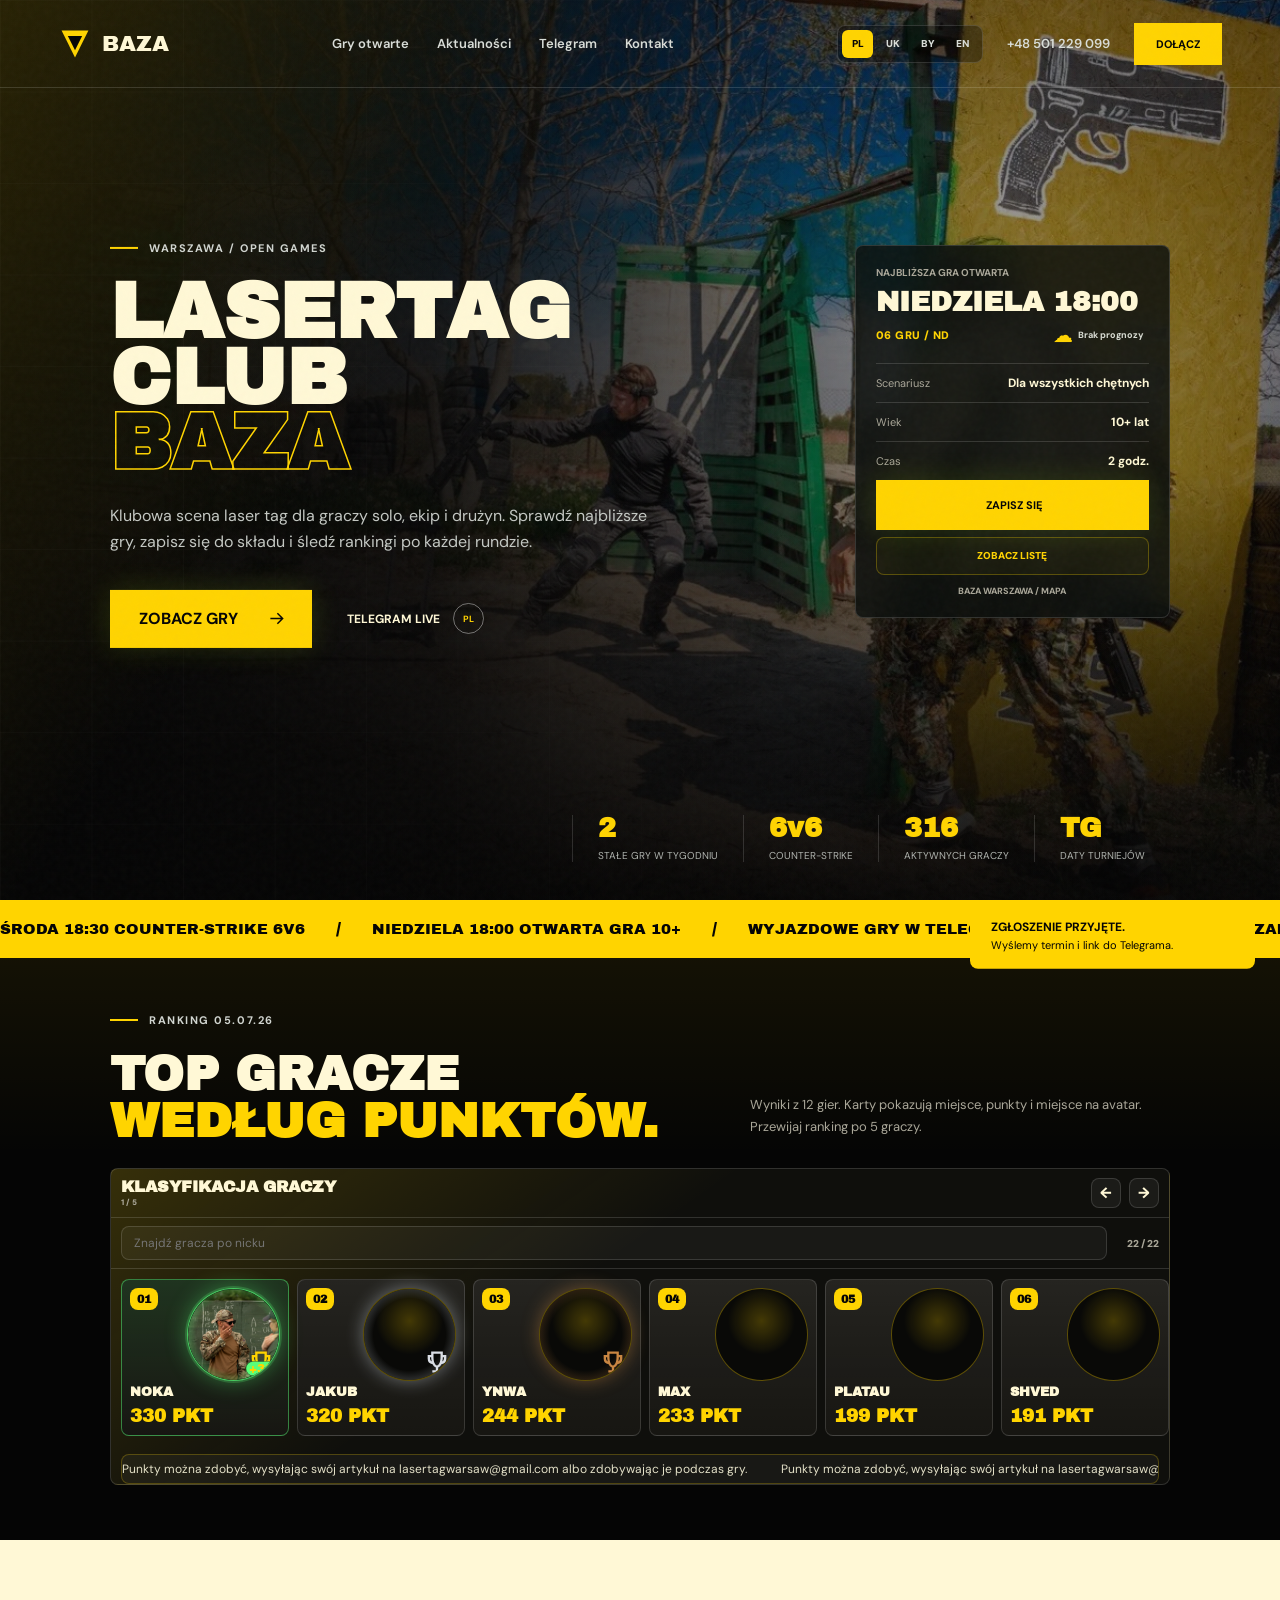
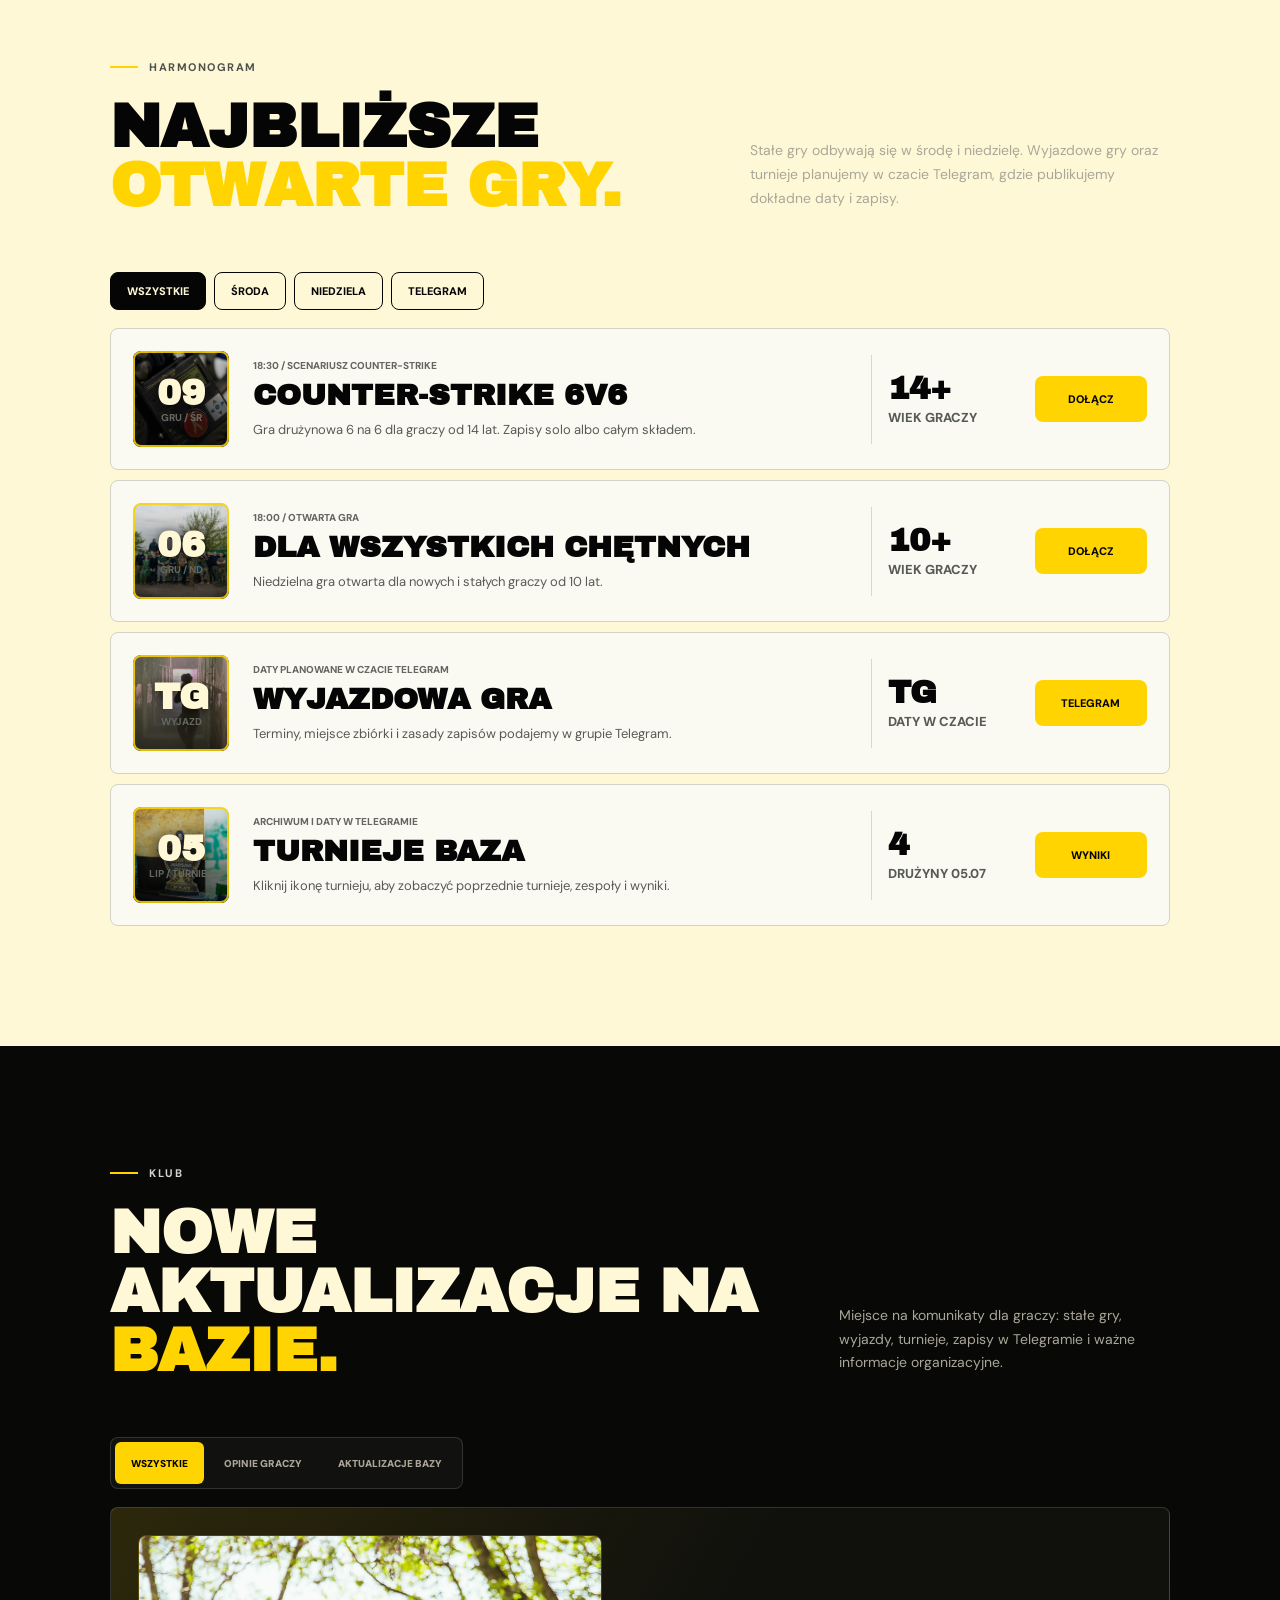
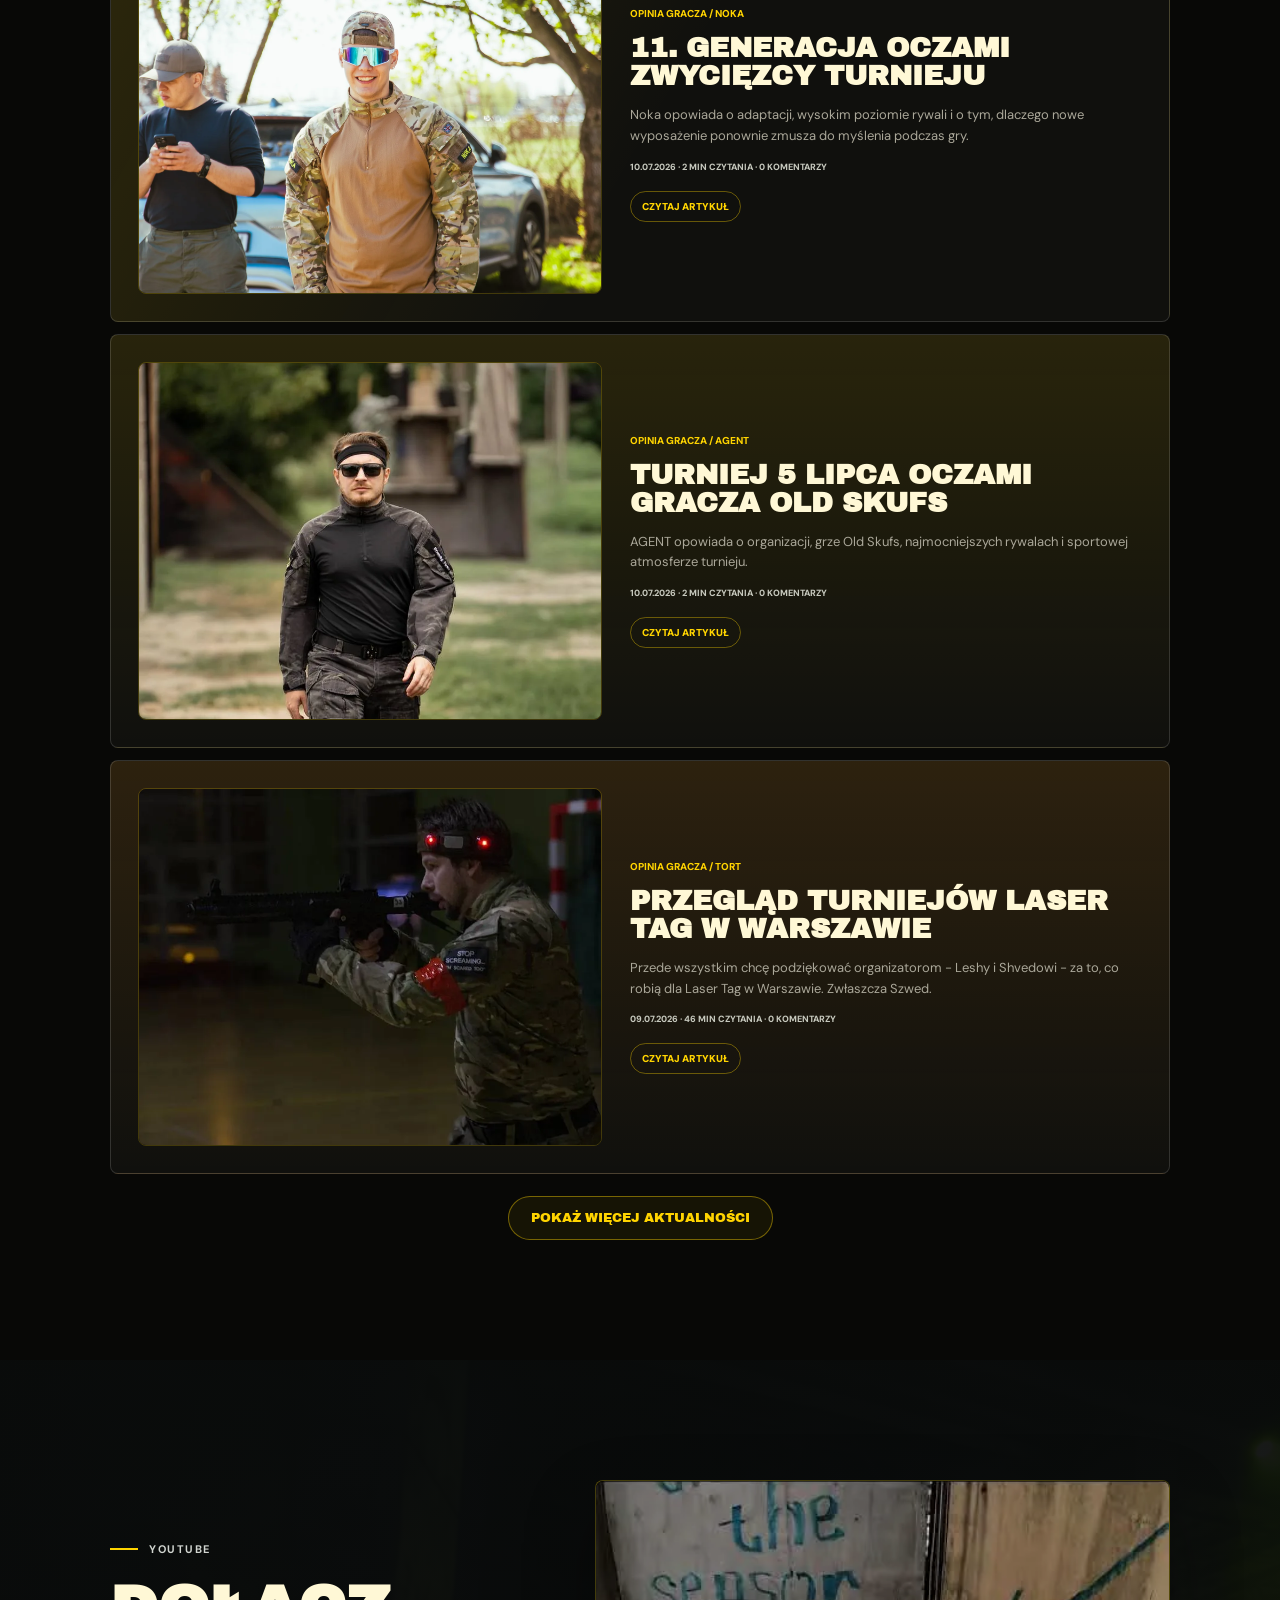
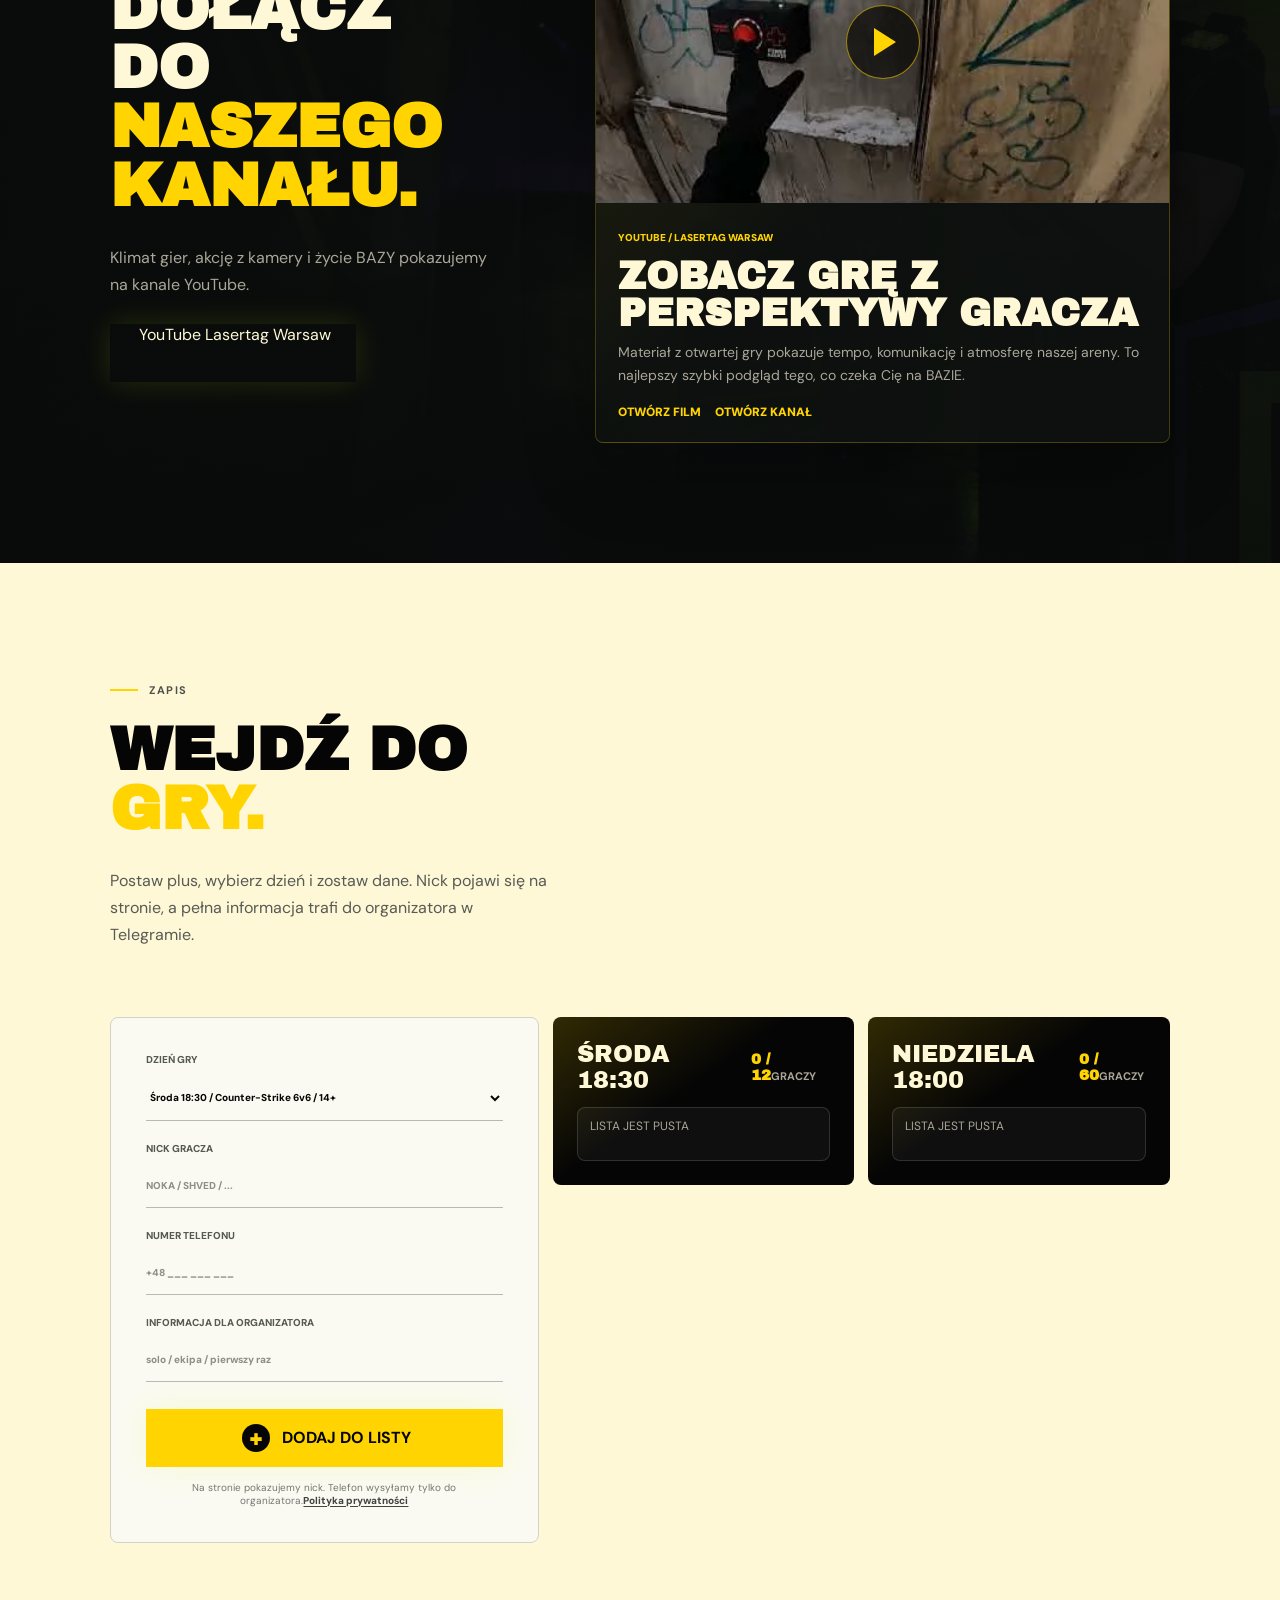
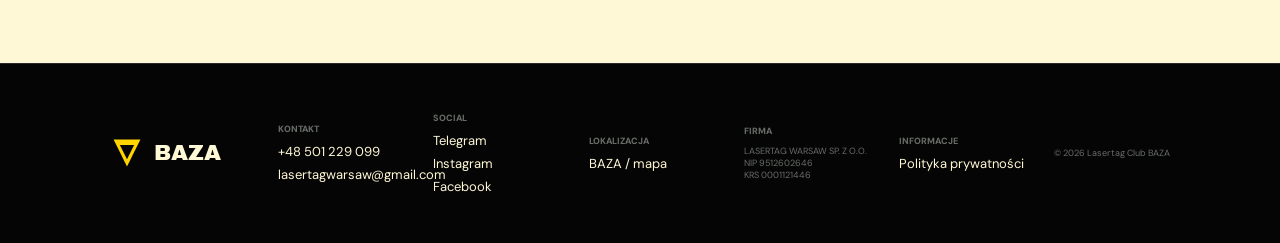
==== index.html @ baca7c91 "Add structured player ranking feed" ====
<!doctype html>
<html lang="pl">
  <head>
    <meta charset="UTF-8" />
    <meta name="viewport" content="width=device-width, initial-scale=1.0" />
    <meta
      name="description"
      content="Lasertag Club BAZA Warszawa — otwarte gry laser tag, rankingi graczy, top drużyny, aktualności i Telegram z tłumaczeniem na polski."
    />
    <link rel="canonical" href="https://www.lasertagbaza.pl/" />
    <link rel="manifest" href="site.webmanifest" />
    <link rel="alternate" type="application/json" title="BAZA News Feed" href="/api/news-feed" />
    <link rel="alternate" type="application/json" title="BAZA Player Ranking" href="/api/ranking-feed" />
    <meta name="theme-color" content="#050505" />
    <meta property="og:type" content="website" />
    <meta property="og:locale" content="pl_PL" />
    <meta property="og:site_name" content="Lasertag Club BAZA" />
    <meta property="og:title" content="Lasertag Club BAZA — otwarte gry w Warszawie" />
    <meta
      property="og:description"
      content="Środowe i niedzielne gry laser tag, lista graczy, ranking i aktualności klubu BAZA."
    />
    <meta property="og:url" content="https://www.lasertagbaza.pl/" />
    <meta property="og:image" content="https://www.lasertagbaza.pl/assets/baza-hero.webp" />
    <meta name="twitter:card" content="summary_large_image" />
    <meta name="twitter:title" content="Lasertag Club BAZA — otwarte gry w Warszawie" />
    <meta
      name="twitter:description"
      content="Sprawdź najbliższą grę, pogodę, wolne miejsca i zapisz się do składu."
    />
    <meta name="twitter:image" content="https://www.lasertagbaza.pl/assets/baza-hero.webp" />
    <script type="application/ld+json">
      {
        "@context": "https://schema.org",
        "@type": "SportsActivityLocation",
        "name": "Lasertag Club BAZA",
        "url": "https://www.lasertagbaza.pl/",
        "image": "https://www.lasertagbaza.pl/assets/baza-hero.webp",
        "telephone": "+48501229099",
        "email": "lasertagwarsaw@gmail.com",
        "sameAs": [
          "https://www.youtube.com/@Lasertag_Warsaw",
          "https://instagram.com/lasertagwarsaw",
          "https://www.facebook.com/lasertagwarsaw"
        ]
      }
    </script>
    <title>Lasertag Club BAZA — Otwarte gry laser tag Warszawa</title>
    <link rel="preconnect" href="https://fonts.googleapis.com" />
    <link rel="preconnect" href="https://fonts.gstatic.com" crossorigin />
    <link
      href="https://fonts.googleapis.com/css2?family=Archivo+Black&family=DM+Sans:wght@400;500;600;700&display=swap"
      rel="stylesheet"
    />
    <link rel="stylesheet" href="styles.css?v=ux-6" />
  </head>
  <body>
    <div class="page-noise" aria-hidden="true"></div>

    <header class="site-header">
      <a class="logo" href="#start" aria-label="Lasertag Club BAZA Warszawa">
        <svg viewBox="0 0 38 38" aria-hidden="true">
          <path d="M4 4h30L19 34 4 4Z" />
          <path d="m11 10 8 16 8-16H11Z" />
        </svg>
        <span>BAZA</span>
      </a>

      <nav class="desktop-nav" aria-label="Główna nawigacja">
        <a href="#otwarte-gry">Gry otwarte</a>
        <a href="#aktualnosci">Aktualności</a>
        <a href="https://t.me/+9lyXtbEsZ5FlZTky" target="_blank" rel="noopener">Telegram</a>
        <a href="#kontakt">Kontakt</a>
      </nav>

      <div class="header-actions">
        <div class="language-switcher" aria-label="Język strony">
          <button class="active" type="button" data-site-lang="pl">PL</button>
          <button type="button" data-site-lang="uk">UK</button>
          <button type="button" data-site-lang="be">BY</button>
          <button type="button" data-site-lang="en">EN</button>
        </div>
        <a class="header-phone" href="tel:+48501229099">+48 501 229 099</a>
        <a class="button button-small" href="#join">Dołącz</a>
        <button class="menu-toggle" type="button" aria-label="Otwórz menu" aria-expanded="false">
          <span></span><span></span>
        </button>
      </div>
    </header>

    <nav class="mobile-nav" aria-label="Mobilna nawigacja">
      <a href="#otwarte-gry">Gry otwarte</a>
      <a href="#aktualnosci">Aktualności</a>
      <a href="https://t.me/+9lyXtbEsZ5FlZTky" target="_blank" rel="noopener">Telegram</a>
      <a href="#join">Dołącz</a>
      <a href="tel:+48501229099">+48 501 229 099</a>
      <div class="language-switcher mobile-language-switcher" aria-label="Język strony">
        <button class="active" type="button" data-site-lang="pl">PL</button>
        <button type="button" data-site-lang="uk">UK</button>
        <button type="button" data-site-lang="be">BY</button>
        <button type="button" data-site-lang="en">EN</button>
        <button type="button" data-site-lang="ru">RU</button>
      </div>
    </nav>

    <main>
      <section class="hero" id="start">
        <div class="hero-media" aria-hidden="true"></div>
        <div class="hero-grid" aria-hidden="true"></div>

        <div class="hero-copy">
          <p class="eyebrow"><span></span> Warszawa / open games</p>
          <h1>
            <span>Lasertag</span>
            <span>club</span>
            <span class="outline">BAZA</span>
          </h1>
          <p class="hero-lead">
            Klubowa scena laser tag dla graczy solo, ekip i drużyn. Sprawdź
            najbliższe gry, zapisz się do składu i śledź rankingi po każdej rundzie.
          </p>
          <div class="hero-buttons">
            <a class="button button-main" href="#otwarte-gry">
              Zobacz gry
              <svg viewBox="0 0 24 24" aria-hidden="true">
                <path d="M5 12h14M13 6l6 6-6 6" />
              </svg>
            </a>
            <a class="text-link" href="https://t.me/+9lyXtbEsZ5FlZTky" target="_blank" rel="noopener">
              Telegram live
              <span class="play-icon">PL</span>
            </a>
          </div>
        </div>

        <aside class="next-game-panel" aria-label="Najbliższa gra otwarta" data-next-game-panel>
          <p>Najbliższa gra otwarta</p>
          <h2 data-next-game-title>Środa 18:30</h2>
          <div class="next-game-date-row">
            <span class="next-game-date" data-next-game-date>08 Lip / Śr</span>
            <div class="next-game-weather" data-next-game-weather data-no-translate hidden>
              <span class="next-game-weather-icon" data-weather-icon aria-hidden="true">☁</span>
              <span data-weather-label>Pogoda</span>
              <strong data-weather-temperature></strong>
            </div>
          </div>
          <div class="panel-row">
            <span>Scenariusz</span>
            <strong data-next-game-scenario>Counter-Strike 6v6</strong>
          </div>
          <div class="panel-row">
            <span>Wiek</span>
            <strong data-next-game-age>14+ lat</strong>
          </div>
          <div class="panel-row">
            <span>Czas</span>
            <strong>2 godz.</strong>
          </div>
          <div class="next-game-actions">
            <button class="button button-main" type="button" data-quick-signup-open>Zapisz się</button>
            <button class="next-game-toggle" type="button" data-next-game-toggle aria-expanded="false">
              Zobacz listę
            </button>
          </div>
          <a
            class="next-game-map"
            href="https://maps.app.goo.gl/UEqhXndbi5Lfzbr57"
            target="_blank"
            rel="noopener"
          >BAZA Warszawa / mapa</a>
          <div class="next-game-signups" aria-live="polite" hidden>
            <div class="next-game-signups-head">
              <span>Lista graczy</span>
              <strong><b data-next-game-count>0</b> graczy</strong>
            </div>
            <ol class="signup-list next-game-list" data-next-game-list>
              <li class="empty-signup">Lista jest pusta</li>
            </ol>
            <button class="button button-main next-game-register" type="button" data-next-game-register>
              Zapisz się
            </button>
          </div>
        </aside>

        <div class="hero-meta">
          <div><strong>2</strong><span>stałe gry w tygodniu</span></div>
          <div><strong>6v6</strong><span>Counter-Strike</span></div>
          <div><strong>316</strong><span>aktywnych graczy</span></div>
          <div><strong>TG</strong><span>daty turniejów</span></div>
        </div>
      </section>

      <section class="ticker" aria-label="Najważniejsze informacje">
        <div class="ticker-track">
          <span>Środa 18:30 Counter-Strike 6v6</span><i>/</i>
          <span>Niedziela 18:00 otwarta gra 10+</span><i>/</i>
          <span><a class="inline-telegram-link" href="https://t.me/+9lyXtbEsZ5FlZTky" target="_blank" rel="noopener">Wyjazdowe gry w Telegramie</a></span><i>/</i>
          <span>Turnieje ogłaszamy w TG</span><i>/</i>
          <span>Środa 18:30 Counter-Strike 6v6</span><i>/</i>
          <span>Niedziela 18:00 otwarta gra 10+</span><i>/</i>
          <span><a class="inline-telegram-link" href="https://t.me/+9lyXtbEsZ5FlZTky" target="_blank" rel="noopener">Wyjazdowe gry w Telegramie</a></span><i>/</i>
          <span>Turnieje ogłaszamy w TG</span><i>/</i>
        </div>
      </section>

      <section
        class="points-rating section"
        id="top-punkty"
        data-ranking-source="baza-player-ranking-v1"
        data-ranking-feed="/api/ranking-feed"
        data-ranking-updated="2026-07-10"
      >
        <div class="section-heading">
          <div>
            <p class="eyebrow"><span></span> Ranking 05.07.26</p>
            <h2>Top gracze<br /><em>według punktów.</em></h2>
          </div>
          <p>
            Wyniki z 12 gier. Karty pokazują miejsce, punkty i miejsce na avatar.
            Przewijaj ranking po 5 graczy.
          </p>
        </div>

        <div class="points-carousel" data-player-carousel>
          <div class="points-carousel-header">
            <div>
              <strong>Klasyfikacja graczy</strong>
              <span data-carousel-status>1 / 5</span>
            </div>
            <div class="carousel-controls" aria-label="Przewijanie rankingu">
              <button type="button" data-carousel-prev aria-label="Poprzedni gracze">←</button>
              <button type="button" data-carousel-next aria-label="Następni gracze">→</button>
            </div>
          </div>

          <div class="player-search">
            <label class="sr-only" for="player-search">Znajdź gracza</label>
            <input
              id="player-search"
              type="search"
              placeholder="Znajdź gracza po nicku"
              autocomplete="off"
              data-player-search
            />
            <span data-player-search-status aria-live="polite"></span>
          </div>

          <div class="points-viewport">
            <div class="points-track">
              <article
                class="points-card has-avatar is-bonus"
                role="button"
                tabindex="0"
                data-player-id="noka"
                data-player-rank="1"
                data-player-points="330"
                data-player-article-target="noka"
                aria-label="Otwórz artykuł NOKA"
              >
                <div class="points-avatar"><img src="assets/player-noka.webp" alt="NOKA" width="6000" height="4000" loading="lazy" decoding="async" /><span class="points-bonus-badge">+30</span></div>
                <b>01</b>
                <strong data-no-translate>NOKA</strong>
                <span>330 pkt</span>
              </article>
              <article class="points-card has-avatar" data-player-id="jakub" data-player-rank="2" data-player-points="320">
                <div class="points-avatar"><img src="assets/player-jakub.webp" alt="JAKUB" width="853" height="1280" loading="lazy" decoding="async" /></div>
                <b>02</b>
                <strong data-no-translate>JAKUB</strong>
                <span>320 pkt</span>
              </article>
              <article class="points-card has-avatar" data-player-id="ynwa" data-player-rank="3" data-player-points="244">
                <div class="points-avatar"><img src="assets/player-ynwa.webp" alt="YNWA" width="960" height="1280" loading="lazy" decoding="async" /></div>
                <b>03</b>
                <strong data-no-translate>YNWA</strong>
                <span>244 pkt</span>
              </article>
              <article class="points-card has-avatar" data-player-id="max" data-player-rank="4" data-player-points="233">
                <div class="points-avatar"><img src="assets/player-max.webp" alt="MAX" width="853" height="1280" loading="lazy" decoding="async" /></div>
                <b>04</b>
                <strong data-no-translate>MAX</strong>
                <span>233 pkt</span>
              </article>
              <article class="points-card has-avatar" data-player-id="platau" data-player-rank="5" data-player-points="199">
                <div class="points-avatar"><img src="assets/player-platau.webp" alt="PLATAU" width="960" height="1280" loading="lazy" decoding="async" /></div>
                <b>05</b>
                <strong data-no-translate>PLATAU</strong>
                <span>199 pkt</span>
              </article>
              <article class="points-card has-avatar" data-player-id="shved" data-player-rank="6" data-player-points="191">
                <div class="points-avatar"><img src="assets/player-sved.webp" alt="SHVED" width="1245" height="830" loading="lazy" decoding="async" /></div>
                <b>06</b>
                <strong data-no-translate>SHVED</strong>
                <span>191 pkt</span>
              </article>
              <article class="points-card has-avatar" data-player-id="spica" data-player-rank="7" data-player-points="191">
                <div class="points-avatar"><img src="assets/player-spica.webp" alt="SPICA" width="1280" height="853" loading="lazy" decoding="async" /></div>
                <b>07</b>
                <strong data-no-translate>SPICA</strong>
                <span>191 pkt</span>
              </article>
              <article
                class="points-card has-avatar is-bonus"
                role="button"
                tabindex="0"
                data-player-id="agent"
                data-player-rank="8"
                data-player-points="171"
                data-player-article-target="agent"
                aria-label="Otwórz artykuł AGENT"
              >
                <div class="points-avatar"><img src="assets/player-agent.webp" alt="AGENT" width="960" height="1280" loading="lazy" decoding="async" /><span class="points-bonus-badge">+30</span></div>
                <b>08</b>
                <strong data-no-translate>AGENT</strong>
                <span>171 pkt</span>
              </article>
              <article
                class="points-card has-avatar is-bonus"
                role="button"
                tabindex="0"
                data-player-id="tort"
                data-player-rank="9"
                data-player-points="160"
                data-player-article-target="tort"
                aria-label="Otwórz artykuł TORT"
              >
                <div class="points-avatar"><img src="assets/player-tort.webp" alt="TORT" width="768" height="1152" loading="lazy" decoding="async" /><span class="points-bonus-badge">+30</span></div>
                <b>09</b>
                <strong data-no-translate>TORT</strong>
                <span>160 pkt</span>
              </article>
              <article class="points-card has-avatar" data-player-id="zhenya" data-player-rank="10" data-player-points="154">
                <div class="points-avatar"><img src="assets/player-zhenya.webp" alt="ZHENYA" width="1280" height="853" loading="lazy" decoding="async" /></div>
                <b>10</b>
                <strong data-no-translate>ZHENYA</strong>
                <span>154 pkt</span>
              </article>
              <article class="points-card has-avatar" data-player-id="pasha" data-player-rank="11" data-player-points="144">
                <div class="points-avatar"><img src="assets/player-pasha.webp" alt="PASHA" width="1280" height="853" loading="lazy" decoding="async" /></div>
                <b>11</b>
                <strong data-no-translate>PASHA</strong>
                <span>144 pkt</span>
              </article>
              <article class="points-card has-avatar" data-player-id="michal" data-player-rank="12" data-player-points="142">
                <div class="points-avatar"><img src="assets/player-mikhal.webp" alt="Michał" width="1254" height="1254" loading="lazy" decoding="async" /></div>
                <b>12</b>
                <strong class="translatable-player-name">Michał</strong>
                <span>142 pkt</span>
              </article>
              <article class="points-card has-avatar" data-player-id="ben" data-player-rank="13" data-player-points="134">
                <div class="points-avatar"><img src="assets/player-ben.webp" alt="BEN" width="1280" height="853" loading="lazy" decoding="async" /></div>
                <b>13</b>
                <strong data-no-translate>BEN</strong>
                <span>134 pkt</span>
              </article>
              <article class="points-card has-avatar" data-player-id="kira" data-player-rank="14" data-player-points="134">
                <div class="points-avatar"><img src="assets/player-kira.webp" alt="KIRA" width="1280" height="853" loading="lazy" decoding="async" /></div>
                <b>14</b>
                <strong data-no-translate>KIRA</strong>
                <span>134 pkt</span>
              </article>
              <article class="points-card has-avatar" data-player-id="w1laser" data-player-rank="15" data-player-points="117">
                <div class="points-avatar"><img src="assets/player-w1laser.webp" alt="W1LASER" width="1280" height="853" loading="lazy" decoding="async" /></div>
                <b>15</b>
                <strong data-no-translate>W1LASER</strong>
                <span>117 pkt</span>
              </article>
              <article class="points-card has-avatar" data-player-id="tsisa" data-player-rank="16" data-player-points="111">
                <div class="points-avatar"><img src="assets/player-tsisa.webp" alt="TSISA" width="1280" height="853" loading="lazy" decoding="async" /></div>
                <b>16</b>
                <strong data-no-translate>TSISA</strong>
                <span>111 pkt</span>
              </article>
              <article class="points-card has-avatar" data-player-id="jinn" data-player-rank="17" data-player-points="102">
                <div class="points-avatar"><img src="assets/player-jinn.webp" alt="JINN" width="1700" height="2550" loading="lazy" decoding="async" /></div>
                <b>17</b>
                <strong data-no-translate>JINN</strong>
                <span>102 pkt</span>
              </article>
              <article class="points-card has-avatar" data-player-id="katya" data-player-rank="18" data-player-points="94">
                <div class="points-avatar"><img src="assets/player-katya.webp" alt="KATYA" width="851" height="1280" loading="lazy" decoding="async" /></div>
                <b>18</b>
                <strong data-no-translate>KATYA</strong>
                <span>94 pkt</span>
              </article>
              <article
                class="points-card has-avatar is-bonus"
                role="button"
                tabindex="0"
                data-player-id="jak"
                data-player-rank="19"
                data-player-points="83"
                data-player-article-target="jak"
                aria-label="Otwórz artykuł JAK"
              >
                <div class="points-avatar"><img src="assets/player-jak.webp" alt="JAK" width="1280" height="853" loading="lazy" decoding="async" /><span class="points-bonus-badge">+30</span></div>
                <b>19</b>
                <strong data-no-translate>JAK</strong>
                <span>83 pkt</span>
              </article>
              <article class="points-card has-avatar" data-player-id="kometa" data-player-rank="20" data-player-points="51">
                <div class="points-avatar"><img src="assets/player-kometa.webp" alt="KOMETA" width="719" height="1280" loading="lazy" decoding="async" /></div>
                <b>20</b>
                <strong data-no-translate>KOMETA</strong>
                <span>51 pkt</span>
              </article>
              <article class="points-card has-avatar" data-player-id="agateeni" data-player-rank="21" data-player-points="1">
                <div class="points-avatar"><img src="assets/player-agateeni.webp" alt="Agateeni" width="640" height="640" loading="lazy" decoding="async" /></div>
                <b>21</b>
                <strong data-no-translate>Agateeni</strong>
                <span>1 pkt</span>
              </article>
              <article class="points-card has-avatar" data-player-id="bg" data-player-rank="22" data-player-points="1">
                <div class="points-avatar"><img src="assets/player-bg.webp" alt="BG" width="508" height="640" loading="lazy" decoding="async" /></div>
                <b>22</b>
                <strong data-no-translate>BG</strong>
                <span>1 pkt</span>
              </article>
            </div>
          </div>
          <div class="points-marquee" aria-label="Informacja o zdobywaniu punktów">
            <div>
              <span>Punkty można zdobyć, wysyłając swój artykuł na lasertagwarsaw@gmail.com albo zdobywając je podczas gry.</span>
              <span>Punkty można zdobyć, wysyłając swój artykuł na lasertagwarsaw@gmail.com albo zdobywając je podczas gry.</span>
            </div>
          </div>
        </div>
      </section>

      <section class="open-games section" id="otwarte-gry">
        <div class="section-heading">
          <div>
            <p class="eyebrow"><span></span> Harmonogram</p>
            <h2>Najbliższe<br /><em>otwarte gry.</em></h2>
          </div>
          <p>
            <a class="inline-telegram-link" href="https://t.me/+9lyXtbEsZ5FlZTky" target="_blank" rel="noopener">
              Stałe gry odbywają się w środę i niedzielę. Wyjazdowe gry oraz turnieje
              planujemy w czacie Telegram, gdzie publikujemy dokładne daty i zapisy.
            </a>
          </p>
        </div>

        <div class="schedule-toolbar" aria-label="Filtr gier">
          <button class="filter-button active" type="button" data-filter="all">Wszystkie</button>
          <button class="filter-button" type="button" data-filter="counter">Środa</button>
          <button class="filter-button" type="button" data-filter="open">Niedziela</button>
          <button class="filter-button" type="button" data-filter="telegram">Telegram</button>
        </div>

        <div class="schedule-list">
          <article
            class="game-row"
            data-kind="counter"
            data-recurring-weekday="3"
            data-recurring-time="18:30"
          >
            <div class="date-block counter-icon">
              <strong>08</strong>
              <span>Lip / Śr</span>
            </div>
            <div>
              <p>18:30 / scenariusz Counter-Strike</p>
              <h3>Counter-Strike 6v6</h3>
              <span>Gra drużynowa 6 na 6 dla graczy od 14 lat. Zapisy solo albo całym składem.</span>
            </div>
            <div class="slots"><strong>14+</strong><span>wiek graczy</span></div>
            <a href="#join" aria-label="Dołącz do gry Counter-Strike 6v6">Dołącz</a>
          </article>

          <article
            class="game-row"
            data-kind="open"
            data-recurring-weekday="0"
            data-recurring-time="18:00"
          >
            <div class="date-block open-icon">
              <strong>12</strong>
              <span>Lip / Nd</span>
            </div>
            <div>
              <p>18:00 / otwarta gra</p>
              <h3>Dla wszystkich chętnych</h3>
              <span>Niedzielna gra otwarta dla nowych i stałych graczy od 10 lat.</span>
            </div>
            <div class="slots"><strong>10+</strong><span>wiek graczy</span></div>
            <a href="#join" aria-label="Dołącz do niedzielnej gry otwartej">Dołącz</a>
          </article>

          <article class="game-row" data-kind="telegram">
            <div class="date-block away-icon">
              <strong>TG</strong>
              <span>Wyjazd</span>
            </div>
            <div>
              <p><a class="inline-telegram-link" href="https://t.me/+9lyXtbEsZ5FlZTky" target="_blank" rel="noopener">Daty planowane w czacie Telegram</a></p>
              <h3>Wyjazdowa gra</h3>
              <span><a class="inline-telegram-link" href="https://t.me/+9lyXtbEsZ5FlZTky" target="_blank" rel="noopener">Terminy, miejsce zbiórki i zasady zapisów podajemy w grupie Telegram.</a></span>
            </div>
            <div class="slots"><strong>TG</strong><span>daty w czacie</span></div>
            <a href="https://t.me/+9lyXtbEsZ5FlZTky" target="_blank" rel="noopener" aria-label="Sprawdź wyjazdowe gry w Telegramie">Telegram</a>
          </article>

          <article class="game-row tournament-row" data-kind="telegram">
            <a class="date-block tournament-icon" href="tournaments.html" aria-label="Otwórz stronę turniejów">
              <strong>05</strong>
              <span>Lip / turniej</span>
            </a>
            <div>
              <p><a class="inline-telegram-link" href="https://t.me/+9lyXtbEsZ5FlZTky" target="_blank" rel="noopener">Archiwum i daty w Telegramie</a></p>
              <h3>Turnieje BAZA</h3>
              <span>Kliknij ikonę turnieju, aby zobaczyć poprzednie turnieje, zespoły i wyniki.</span>
            </div>
            <div class="slots"><strong>4</strong><span>drużyny 05.07</span></div>
            <a href="tournaments.html" aria-label="Zobacz archiwum turniejów">Wyniki</a>
          </article>
        </div>
      </section>

      <section class="updates section" id="aktualnosci">
        <div class="section-heading">
          <div>
            <p class="eyebrow"><span></span> Klub</p>
            <h2>Nowe aktualizacje na<br /><em>BAZIE.</em></h2>
          </div>
          <p>
            <a class="inline-telegram-link" href="https://t.me/+9lyXtbEsZ5FlZTky" target="_blank" rel="noopener">
              Miejsce na komunikaty dla graczy: stałe gry, wyjazdy, turnieje,
              zapisy w Telegramie i ważne informacje organizacyjne.
            </a>
          </p>
        </div>

        <div class="news-source-block" data-news-source="baza-news-v1" data-news-feed="/api/news-feed">
          <div class="news-category-tabs" role="group" aria-label="Kategorie aktualności">
            <button class="active" type="button" data-news-filter="all" aria-pressed="true">Wszystkie</button>
            <button type="button" data-news-filter="player-reviews" aria-pressed="false">Opinie graczy</button>
            <button type="button" data-news-filter="baza-updates" aria-pressed="false">Aktualizacje BAZY</button>
          </div>

          <div class="update-grid">
          <article class="update-card" data-news-id="wednesday-counter-strike" data-news-section="baza-updates">
            <details class="update-article" data-news-key="wednesday-counter-strike" data-published="2026-07-06">
              <summary>
                <img class="update-card-image" src="assets/update-wednesday.webp" alt="Counter-Strike 6v6" width="1280" height="853" loading="lazy" decoding="async" />
                <span>Środa / 18:30</span>
                <h3>Counter-Strike 6 na 6 dla graczy 14+</h3>
                <p>Stały scenariusz środowy: dwie drużyny, cele taktyczne i zapis solo albo składem.</p>
                <b>Czytaj artykuł</b>
              </summary>
              <div class="update-article-body">
                <p>Środowe gry są przygotowane dla osób, które chcą grać bardziej taktycznie: komunikacja, cele rundy i praca drużynowa są ważniejsze niż przypadkowe bieganie po arenie.</p>
              </div>
            </details>
          </article>
          <article class="update-card" data-news-id="sunday-open-game" data-news-section="baza-updates">
            <details class="update-article" data-news-key="sunday-open-game" data-published="2026-07-06">
              <summary>
                <img class="update-card-image" src="assets/update-sunday.webp" alt="Niedzielna gra otwarta" width="960" height="1280" loading="lazy" decoding="async" />
                <span>Niedziela / 18:00</span>
                <h3>Otwarta gra dla wszystkich chętnych 10+</h3>
                <p>Najprostszy wejściowy format dla nowych graczy, rodzin i osób bez własnej drużyny.</p>
                <b>Czytaj artykuł</b>
              </summary>
              <div class="update-article-body">
                <p>Niedziela jest najlepszym startem dla nowych graczy: można przyjść solo, z rodziną albo znajomymi, a organizator pomaga dobrać drużyny i wyjaśnia zasady przed grą.</p>
              </div>
            </details>
          </article>
          <article class="update-card" data-news-id="telegram-events" data-news-section="baza-updates">
            <details class="update-article" data-news-key="telegram-events" data-published="2026-07-06">
              <summary>
                <img class="update-card-image" src="assets/update-telegram.webp" alt="Daty wyjazdów i turniejów" width="1280" height="853" loading="lazy" decoding="async" />
                <span><a class="inline-telegram-link" href="https://t.me/+9lyXtbEsZ5FlZTky" target="_blank" rel="noopener">Telegram / daty</a></span>
                <h3>Wyjazdy i turnieje ogłaszamy w TG</h3>
                <p><a class="inline-telegram-link" href="https://t.me/+9lyXtbEsZ5FlZTky" target="_blank" rel="noopener">Daty, lokalizacje, regulaminy i listy graczy publikujemy w klubowym czacie Telegram.</a></p>
                <b>Czytaj artykuł</b>
              </summary>
              <div class="update-article-body">
                <p><a class="inline-telegram-link" href="https://t.me/+9lyXtbEsZ5FlZTky" target="_blank" rel="noopener">Telegram zostaje głównym miejscem szybkich komunikatów: tam pojawiają się zapisy, zmiany terminów, wyjazdy, turnieje oraz listy graczy przed wydarzeniami.</a></p>
              </div>
            </details>
          </article>
          <article class="update-card featured-update" data-news-id="technology-upgrade" data-news-section="baza-updates">
            <details class="update-article" data-news-key="technology-upgrade" data-published="2026-07-06">
              <summary>
                <img
                  class="update-card-image"
                  src="assets/photo_2026-07-06_22-53-50.webp"
                  alt="Instruktaż przed grą na BAZIE Lasertag Warsaw"
                width="1280" height="853" loading="lazy" decoding="async" />
                <div class="update-summary-copy">
                  <span>Technologia / BAZA</span>
                  <h3>Nowa era laserowego paintballa w Lasertag Warsaw</h3>
                  <p>
                    Największa aktualizacja w historii naszej areny: statystyki w czasie rzeczywistym,
                    efekty dźwiękowe jak w FPS-ach i nowe scenariusze rozgrywek.
                  </p>
                  <b>Czytaj artykuł</b>
                </div>
              </summary>
              <div class="update-article-body">
                <p>
                  Technologia zmienia sposób, w jaki gramy. Dlatego w Lasertag Warsaw wprowadziliśmy
                  największą aktualizację w historii naszej areny, która przenosi rozgrywkę na zupełnie
                  nowy poziom.
                </p>

                <h4>Statystyki w czasie rzeczywistym</h4>
                <p>
                  Nasza arena została pokryta dedykowaną siecią Wi-Fi, dzięki której całe wyposażenie
                  komunikuje się w czasie rzeczywistym. Oznacza to, że gracze mogą na bieżąco śledzić
                  swoje wyniki i statystyki podczas rozgrywki.
                </p>
                <p>
                  To rozwiązanie otwiera zupełnie nowe możliwości - od dokładniejszej analizy własnej gry
                  po jeszcze bardziej dynamiczne scenariusze i wydarzenia na polu walki.
                </p>

                <h4>Efekty dźwiękowe jak w grach komputerowych</h4>
                <p>
                  Każda eliminacja dostarcza jeszcze większych emocji. System rozpoznaje wyjątkowe
                  osiągnięcia i odtwarza komunikaty głosowe znane z najpopularniejszych gier FPS.
                </p>
                <p>
                  Double Kill, Triple Kill, Killing Spree i wiele innych efektów sprawiają, że każda akcja
                  daje jeszcze większą satysfakcję i pozwala poczuć klimat profesjonalnej gry komputerowej.
                </p>

                <div class="update-article-gallery" aria-label="Zdjęcia nowego systemu gry">
                  <img src="assets/photo_2026-07-06_22-53-43.webp" alt="Ekran statystyk w czasie rzeczywistym" width="1280" height="853" loading="lazy" decoding="async" />
                  <img src="assets/photo_2026-07-06_22-53-07.webp" alt="Urządzenie scenariusza z bombą" width="853" height="1280" loading="lazy" decoding="async" />
                  <img src="assets/photo_2026-07-06_22-53-47.webp" alt="Sprzęt laser tag po grze" width="853" height="1280" loading="lazy" decoding="async" />
                </div>

                <h4>Nowe scenariusze rozgrywek</h4>
                <p>
                  Aktualizacja umożliwiła stworzenie zupełnie nowych trybów gry.
                </p>
                <p>
                  Jednym z nich jest scenariusz inspirowany klasycznym trybem podkładania bomby. Drużyny
                  muszą współpracować, aby podłożyć lub rozbroić bombę, a cały przebieg rozgrywki
                  uzupełniają realistyczne komunikaty głosowe oraz odliczanie czasu, dzięki czemu żaden
                  uczestnik nie przegapi najważniejszych wydarzeń.
                </p>
                <p>
                  To jednak dopiero początek. System pozwala nam stale rozwijać kolejne scenariusze oraz
                  dodawać nowe mechaniki, które wcześniej nie były możliwe do zrealizowania.
                </p>

                <h4>Jeszcze większa immersja</h4>
                <p>
                  Naszym celem było stworzenie rozgrywki, która daje emocje porównywalne z najlepszymi
                  grami komputerowymi, jednocześnie pozostając aktywnością na świeżym powietrzu.
                </p>
                <p>
                  Połączenie nowoczesnego sprzętu, inteligentnego systemu komunikacji, realistycznych
                  efektów dźwiękowych i zaawansowanych scenariuszy sprawia, że gracze mogą całkowicie
                  zanurzyć się w świecie laserowego paintballa.
                </p>

                <h4>Technologia, której nie znajdziesz nigdzie indziej</h4>
                <p>
                  To rozwiązanie jest efektem wielu miesięcy pracy nad infrastrukturą naszej areny i
                  konfiguracją całego systemu. Dzięki własnej sieci Wi-Fi oraz najnowszej generacji sprzętu
                  możemy oferować funkcje, które do tej pory były dostępne jedynie w grach komputerowych.
                </p>
                <p>
                  Nieustannie rozwijamy naszą bazę i już pracujemy nad kolejnymi nowościami, które jeszcze
                  bardziej zwiększą realizm i interaktywność rozgrywek.
                </p>
                <p>
                  Jeżeli chcesz przekonać się, jak wygląda laserowy paintball nowej generacji, zapraszamy do
                  Lasertag Warsaw. Przyjdź ze swoją drużyną i sprawdź, jak wygląda przyszłość aktywnej
                  rozrywki.
                </p>
              </div>
            </details>
          </article>
          <article class="update-card featured-update" data-news-id="open-tournament-2026-07-05" data-news-section="baza-updates">
            <details class="update-article" data-news-key="open-tournament-2026-07-05" data-published="2026-07-05">
              <summary>
                <img
                  class="update-card-image"
                  src="assets/update-open-turniej-2026-07-05.webp"
                  alt="Zwycięska drużyna Hard Skill po turnieju Open Lasertag"
                width="1280" height="960" loading="lazy" decoding="async" />
                <div class="update-summary-copy">
                  <span>Turniej / 5 lipca</span>
                  <h3>Turniej Open Lasertag - emocje do ostatniego meczu!</h3>
                  <p>
                    Cztery pięcioosobowe drużyny, nowy scenariusz CS, zacięta walka do końca
                    i zwycięstwo Hard Skill prowadzonego przez Shveda.
                  </p>
                  <b>Czytaj artykuł</b>
                </div>
              </summary>
              <div class="update-article-body">
                <p>
                  5 lipca na bazie Lasertag Warsaw odbył się kolejny turniej Open Lasertag, który
                  zgromadził cztery pięcioosobowe drużyny. Do rywalizacji stanęły trzy zespoły z
                  Warszawy oraz jedna drużyna z Gdańska, a poziom rozgrywek od pierwszego meczu
                  zapowiadał niezwykle wyrównaną walkę.
                </p>

                <h4>Nowy scenariusz CS</h4>
                <p>
                  Tegoroczny turniej był wyjątkowy nie tylko ze względu na wysoki poziom zawodników,
                  ale również dlatego, że uczestnicy po raz pierwszy zmierzyli się w nowym scenariuszu
                  CS, inspirowanym klasycznymi rozgrywkami Counter-Strike.
                </p>
                <p>
                  Oprócz niego drużyny rywalizowały również w dynamicznych scenariuszach biegowych,
                  wymagających doskonałej współpracy, szybkiego podejmowania decyzji i skutecznej
                  komunikacji.
                </p>

                <h4>Hard Skill wygrywa turniej</h4>
                <p>
                  Po serii niezwykle zaciętych spotkań zwycięstwo wywalczyła drużyna Hard Skill,
                  prowadzona przez Shveda, zdobywając 140 punktów w klasyfikacji końcowej całego
                  turnieju.
                </p>
                <p>
                  Drugie miejsce zajęła drużyna Sztorm z Gdańska. Goście byli bardzo blisko zwycięstwa
                  i do pierwszego miejsca zabrakło im naprawdę niewiele. Ich świetna gra pokazała, że
                  poziom rywalizacji w polskim laserowym paintballu stale rośnie.
                </p>

                <blockquote>
                  Jeśli chcesz wygrywać z najlepszymi, musisz pojawiać się na środowych treningach.
                </blockquote>

                <h4>Trening robi różnicę</h4>
                <p>
                  Po zakończeniu turnieju wielu zawodników zgodnie podkreślało, że regularne treningi
                  pozwalają doskonalić komunikację, taktykę oraz zgranie drużyny, które często decydują
                  o zwycięstwie w najbardziej wyrównanych meczach.
                </p>
                <p>
                  Gratulujemy wszystkim uczestnikom za sportową rywalizację, świetną atmosferę oraz
                  widowiskowe akcje na polu walki. Dziękujemy również drużynie z Gdańska za przyjazd i
                  stworzenie fantastycznego widowiska.
                </p>

                <h4>Analiza spotkań już wkrótce</h4>
                <p>
                  Już wkrótce w zakładce Turniej pojawi się szczegółowa analiza wszystkich spotkań
                  przygotowana przez naszego stałego komentatora. Będzie można znaleźć tam omówienie
                  najciekawszych akcji, decyzji taktycznych oraz kluczowych momentów, które przesądziły
                  o końcowej klasyfikacji.
                </p>
                <p>
                  Do zobaczenia na kolejnych turniejach oraz środowych treningach w Lasertag Warsaw!
                </p>
              </div>
            </details>
          </article>
          <article class="update-card featured-update" data-news-id="tort-review-2026-07-09" data-news-section="player-reviews">
            <details class="update-article" data-news-key="tort" data-published="2026-07-09">
              <summary>
                <img
                  class="update-card-image"
                  src="assets/player-tort.webp"
                  alt="TORT"
                width="768" height="1152" loading="lazy" decoding="async" />
                <div class="update-summary-copy">
                  <span data-copy-id="tort-card-kicker">Opinia gracza / TORT</span>
                  <h3 data-copy-id="tort-card-title">Обзор лазертаг-соревнований в Варшаве</h3>
                  <p data-copy-id="tort-card-summary">
                    В первую очередь хочу поблагодарить организаторов - Лёшу и Шведа - за то, что они делают для лазертага в Варшаве. Особенно Шведа.
                  </p>
                  <b>Czytaj artykuł</b>
                </div>
              </summary>
              <div class="update-article-body">
                <pre class="update-article-text" data-copy-id="tort-review-body">Обзор лазертаг-соревнований в Варшаве
1. Благодарность организаторам
В первую очередь хочу поблагодарить организаторов - Лёшу и Шведа - за то, что они делают для лазертага в Варшаве. Особенно Шведа.
На мой взгляд, именно Швед стал человеком, который своими усилиями сделал этот чемпионат возможным. Более того, он смог собрать команды: лично ту команду, в которой играл я, явно собирал именно он.
Лёша и Швед проделали огромную работу: настраивали оборудование, тестировали сценарии, переживали за каждый косяк и каждый нюанс. Но чемпионат состоялся. И за это вам, ребята, большое спасибо.
Организация действительно была на высоком уровне. Было видно, сколько работы было сделано: не только с оборудованием и сценариями, но и с самим полигоном.
Швед сделал всё возможное и невозможное, чтобы убрать сквозные прострелы от аптек. Это лишило команды части преимущества, потому что раньше по этим прострелам можно было быстро понять, куда и сколько бойцов переместилось после стартового гонга.
Отдельно стоит отметить, что Швед сам разработал и воплотил в жизнь игровые устройства, например бомбу. И это уже уровень, когда человек не просто организовывает игру, а фактически собирает свой маленький лазертаг-ВПК.
В какой-то момент казалось, что если бы Шведу дали ещё неделю, он бы построил на полигоне метро между базами.&#32;
2. Команды
На соревновании собралось четыре команды. И, как я писал ранее, во многом это произошло благодаря Шведу.
Команда D - «Липкие бандиты»
Швед организовал свою команду, которую он готовил, тренировал, и которая в итоге показала действительно великолепный результат.
Ребята назвали себя «Липкие бандиты» - с отсылкой к фильму «Один дома». Название отличное: вроде смешное, но когда они заходят тебе за спину, смеяться уже не хочется.
Команда A - Sztorm
Очень здорово, что в Варшаву приехали ребята из Гданьска - команда Sztorm. Это была одна из команд-фаворитов турнира.
Sztorm - хорошая, слаженная команда. Они отлично чувствуют друг друга, показывают стабильную и сильную игру. Видно, что ребята играют не первый день и умеют адаптироваться к сложным ситуациям.
Команда C - SPMZZG
Также была ещё одна варшавская команда имени Кометы - SPMZZG. Что бы это ни значило.
Это достаточно сильная команда. Её костяк состоял из опытных игроков, но также были ребята, которые играют в лазертаг первый сезон. При этом они уже показывают отличный результат.
Команда B - Old Skuf
И, наконец, команда, в которой принимал участие я, - Old Skufs. Буду честен: название мне безумно не нравится, результаты голосования не исправишь. Название Old Skufs, конечно, обязывает. Перед стартом хотелось не стратегию обсуждать, а давление померить и спросить, где ближайшая лавочка.
3. Формат соревнований
Контрольные точки
Первый сценарий - классические беговые точки. Их было три, и они располагались в стандартных для этой площадки местах:
* «Жабка»;
* точка недалеко от старой Fabia;
* «Бюро».
Все играли со всеми по два раунда, меняясь базами. Этот формат мне очень понравился, потому что он давал возможность достаточно объективно оценить, как играют команды.
Подсчёт был простой: за каждую точку, которая светилась цветом команды, давалось 7 очков. Соответственно, за один раунд команда могла максимально заработать 21 очко.
Сценарий с бомбой
Второй сценарий был чем-то новым именно для соревновательного формата. По сути, это была попытка сделать игру в стиле Counter-Strike со сценарием закладки бомбы. Сценарий с бомбой получился очень динамичным. Настолько динамичным, что иногда мозг ещё выбирал тактику, а ноги уже куда-то побежали.
Бомбу нужно было устанавливать ближе к месту респауна контртеррористов. Эти зоны были отмечены специальными квадратами. Одна зона находилась перед «Жабкой», ближе к базе A. Вторая - перед «Бюро», тоже ближе к базе A.
Контртеррористы стартовали с базы A. Террористы должны были за 1 минуту 40 секунд заложить бомбу, после чего её нужно было защищать ещё 40 секунд до активации.
Команды играли три раунда за террористов и три раунда за контртеррористов. Всего - шесть раундов, со сменой сторон после первых трёх. За победу в раунде давалось 7 очков. Максимально за сценарий можно было заработать 42 очка.
База A была синей, база B - зелёной.
4. Оборудование Alphatag
Швед и Алекс были одержимы идеей провести соревнования на новом, новом поколении лазертаг-оборудования от под названием Alpha. Поэтому подготовка к этим соревнованиям иногда напоминала не тренировочный процесс, а лёгкий технический мазохизм.
Чтобы вы понимали: за стандартную тренировку мы могли отыграть буквально пару сценариев, потому что то что-то отвалилось, то что-то работало не так, то что-то нужно было перезапустить, то ещё что-нибудь происходило.
Но ребята действительно старались привести это оборудование в рабочее состояние.
По моему личному мнению, это оборудование совершенно не подходит для соревнований. Я отлично понимаю желание Алекса и Шведа добавить зрелищности и дать зрителям возможность отслеживать игру в реальном времени. Но с точки зрения спортивного лазертага это оборудование не подходит.
Разные таггеры
Ещё до начала соревнований у меня была возможность пристрелять оборудование, и я обратил внимание, что у каждого таггера по-разному выглядит пятно. У некоторых таггеров оно было достаточно большим, у некоторых - почти в два раза меньше.
Потом, уже во время игры, я почувствовал на себе разницу в работе разных таггеров. У меня была возможность попробовать четыре разных таггера, и каждый из них работал по-своему. Для соревнований это, на мой взгляд, недопустимо.
Архитектура оборудования
Вторая большая проблема заключается в архитектуре. Оборудование подключается к общей системе через Wi-Fi. При этом основная вычислительная нагрузка, а также связь с Wi-Fi ложится на повязку.
А в повязке, по определению, не может быть большого аккумулятора и достаточно мощного процессора, который способен быстро обрабатывать все входящие и исходящие сигналы: как от таггера, так и от других элементов системы Alphatag.
Из-за этого появляются задержки выстрелов, сложность с пониманием нанесённого урона, заторможенность работы спускового крючка. То есть ты уже нажал, а выстрел происходит чуть позже. Alphatag - это когда ты уже выстрелил, противник уже ушёл, ты уже передумал, а оборудование только начинает осознавать, что что-то произошло.
Также возникают такие замечательные вещи, как невозможность нормально посчитать, сколько патронов ты выпустил из магазина, и не совсем адекватная работа датчика в стволе.
Скажу так: для детского утренника это замечательно. Но для соревнований, особенно в дисциплине спортивного лазертага, такое оборудование, на мой взгляд, не годится.
Оно уничтожает значительную часть тактической составляющей и снижает объективность происходящего. Профессиональные навыки игроков начинают работать хуже. Например, следить за боезапасом практически невозможно. Если на обычных соревнованиях даже при скорострельности до 800 я без проблем могу примерно назвать количество патронов в магазине, то здесь промах в 5–7 патронов - это уже почти норма.
Также игроки, которые обычно отлично понимают, с какой стороны их поразили, и меняют стиль игры в зависимости от этого, здесь теряют этот навык. На этом оборудовании сложно понять, в какой именно датчик прилетело.
У меня были разные соревнования, в том числе на LSD-оборудовании, которое тоже работало через Wi-Fi. Но таких приключений, как с Alphatag, я ещё не видел.
5. Разбор матчей моей команды
Давайте по порядку. Я хочу отдельно описать игры моей команды. По сути, полноценной командой мы ещё не были: до соревнования ребята ни разу не собрались все вместе. Поэтому движения в двойках, а тем более в тройках, мы не отрабатывали. У нас был начальный план, который мы старались развивать по мере возможности.
В этот раз у нас капитанил Агент - достаточно опытный игрок, который уже неплохо зарекомендовал себя на других соревнованиях. Он чаще всего предлагал стратегию, определял, что мы делаем, а чего не делаем, и перебалансировал стороны.
Также в команде были молодой и амбициозный игрок Тсиса, легенда варшавского лазертага Алекс, по совместительству руководитель клуба, и легенда минских лазертаг-баталий Як. Сборная получилась интересная: немного опыта, немного амбиций, немного боли в коленях - и много желания не опозориться.
Контрольные точки: Old Skuf vs Sztorm
База A Blue - Old Skuf, база B Green - Sztorm. Счёт: 14:7 в пользу Old Skuf
Первую баталию мы начинали с командой из Гданьска - Sztorm. Я понимал, что это будет сложный бой, и что независимо от результата нам нужно сохранить силы, чтобы продолжить соревнования.
Мы договорились играть по схеме 2-1-2: два бойца на левый фланг, один в центр и два на правый фланг. Основными точками интереса были «Жабка» слева и «Бюро» справа. На левую точку пошли Агент и Торт, на правую - Тсиса и Як. Алекс работал по диагонали с кавалерки, помогая и на «Жабке», и на «Бюро».
В первом сценарии наша стратегия сработала. С базы A игра у нас складывалась неплохо: удалось зайти за шиворот со стороны «Жабки», отсекать малое поле и не давать противнику развиваться в центре. Алекс занял хорошую огневую позицию и прикрывал «Жабку», фактически стреляя противнику в спины.
Команда из Гданьска теряла драгоценные секунды, и это позволило нам закрепиться. Штормовцы быстро пытались адаптироваться: собирали кулак из трёх бойцов и сначала давили «Жабку», потом «Бюро». Но времени они уже потеряли слишком много.
В итоге, к нашему большому удивлению, мы выиграли две из трёх точек - «Жабку» и «Бюро». Общий счёт: 14:7 в пользу Old Skuf.

&#32;&#32;
База A Blue - Sztorm, база B Green - Old Skuf. Счёт: 21:0 в пользу Sztorm
Через пару раундов была ответная встреча со Sztorm, но теперь мы начинали с базы B, то есть с зелёной базы. Мы решили не менять стратегию и снова сыграть 2-1-2.
Нашими приоритетами были «Жабка» и точка недалеко от кавалерки, она же Fabia. Но игра пошла не по нашему плану. Во-первых, мне показалось, что зелёные таггеры работают не так, как синие. Во-вторых, полигон со стороны базы B ощущался менее сбалансированным.
Sztorm уже успел адаптироваться к полигону и оборудованию и начал навязывать свою игру. Они не давали нам заходить за шиворот и держали нас ближе к аптеке. Штормовцы начали от защиты, постепенно увеличивая давление.
Больше всего у нас получалось давить «Бюро», и какое-то время казалось, что хотя бы одну точку мы удержим. Но в центре и на «Жабке» ситуация была тяжёлой: нам мешала диагональ от кавалерки, нас неплохо сдерживали перекрестным огнем, а если мы и заходили на точку, её быстро перекрашивали.
Sztorm показал отличную динамическую перебалансировку. Как только они получили преимущество на «Жабке», они тут же перебросили силы на «Бюро», и даже точка, которая казалась под нашим контролем, быстро перестала быть нашей.
Мы допустили серьёзную ошибку: начали челночно бегать на «Жабку» в надежде быстро её перехватить. Исправить это не смогли. Противник, в лице Якуба, отлично просачивался через центр, заходил нам за шиворот и стрелял моим сокомандникам в спину.
Как итог - Sztorm забрал все три точки и получил 21 очко. Мы ушли с нулём и с задумчивостью: что же делать дальше? А ещё с надеждой, что это были самые сложные противники на сегодня. Как же мы ошибались…

&#32;&#32;
Контрольные точки: Old Skuf vs «Липкие бандиты»
База A Blue - «Липкие бандиты», база B Green - Old Skuf. Счёт: 21:0 в пользу «Липких бандитов»
В этот раз мы начинали против «Липких бандитов» с зелёной позиции, и это мне уже начинало не нравиться. Для старта мы снова взяли схему 2-1-2.
Именно здесь я начал особенно явно замечать странности оборудования. Даже когда я подавлял противника с подготовленной позиции, он мог спокойно развернуться в мою сторону и полностью меня забрать т е шок уязвимость взяла выходной. Плаха по центру имел возможность забегать к нам за шиворот, и отогнать его было очень сложно.
Даже если я заходил ему во фланг, видел его, начинал стрелять и снимал одну-две жизни, он мог просто развернуться, не прячась, ответить и забрать меня полностью. Привкус был так себе.
Нужно было быстро адаптироваться к этой несправедливости, но в беговых сценариях это сложно: основная цель - захват точки, а не убийство противника. В Team Deathmatch такую проблему можно было бы частично нивелировать сменой позиции после каждого выстрела, но здесь это было почти невозможно из за потери времени.
При этом «Липкие бандиты» очень хорошо пользовались прострелами полигона. Они отлично нарезали сектора, а Ява и Швед особенно хорошо работали на малом поле, просачиваясь вдоль забора. Швед использовал фланги, командную коммуникацию и появлялся в нужный момент на портале между малым и большим полем.
Как итог - полный проигрыш без особой инициативы с нашей стороны. 21 балл ушёл команде «Липких бандитов».

&#32;&#32;
База A Blue - Old Skuf, база B Green - «Липкие бандиты». Счёт: 14:7 в пользу «Липких бандитов»
Здесь мы решили играть немного иначе: добавить динамики и перебрасывать Алекса с фланга на фланг, чтобы получать локальное преимущество. Это частично помогло: мы смогли отбить одну точку.
Но сделать это было непросто из-за отличной координации противника. В нашей команде были опытные игроки, кроме Тсисы, но назвать нас слаженной командой было сложно. В координации были пробелы.
Также не подтвердились мои ожидания, что Катя будет играть статично. Я искренне удивлялся, когда видел её дальше середины поля. Отдельно хочу отметить Яву и Шведа, которые очень хорошо сыгрались на малом поле: они не только держали оборону, но и не давали расслабиться на фланге «Жабки».
Noka, которая прибеднялась насчёт колена, при этом имела достаточно скорости, чтобы опережать нас каждый раз, когда мы пытались захватить точку. Ни один захват не обходился без наших потерь.
В итоге благодаря синему оборудованию, невероятным усилиям и нескольким удачным трюкам давлением на жалость нам удалось отыграть одну точку. Это лучше, чем ничего. Итог: 14:7 в пользу «Липких бандитов».
&#32;&#32;

Контрольные точки: Old Skufs vs SPMZZG
База A Blue - Old Skufs, база B Green - SPMZZG. Счёт: 14:7 в пользу Old Skuf
На синей базе у нас начала складываться игра против SPMZZG. Стратегия была прежней: 2-1-2, «Жабка» и «Бюро» как приоритетные точки, Алекс динамически помогает то одному флангу, то другому через центр.
В этот раз наша цель была достигнута. Вероятно, свою роль сыграло и зелёное оборудование у противника, из-за которого им было сложнее нам противостоять. Хотя отдельно хочу отметить Пашу, который неплохо справлялся с центральной точкой.
Как итог: малое поле и «Жабка» были за нами, центральную точку мы потеряли. Возможно, команда противника подустала после предыдущих баталий, но, глядя на следующий результат, я всё же думаю, что свою роль сыграло зеленое оборудование.
База A Blue - SPMZZG, база B Green - Old Skufs. Счёт: 21:0 в пользу SPMZZG
В этот раз мы снова начинали с ненавистной мне зелёной базы и зелёного оборудования. Мы немного перебалансировали состав: на правый фланг к «Жабке» вместе со мной пошёл Як.
Самая неприятная особенность заключалась в том, что команда противников тоже поменяла тактику. Теперь на «Жабку» с их стороны ходил только один Комета. Этого оказалось достаточно, чтобы мы не могли захватить и удержать эту точку.
Команда противника применила схему 3-1-1. Чаще всего такая тактика не срабатывает, но в данном случае она дала им хороший перевес. Они смогли зайти на малом поле дальше середины и хорошо держали свой левый фланг, не давая нам продвинуться.
Большее количество бойцов со стороны «Бюро» и кавалерки полностью взяло инициативу в свои руки. Итог неутешительный: мы проиграли все три точки без возможности отыгрыша. Не было ни одной точки, которую мы держали хотя бы 60 на 40. Все они были под контролем Кометы. Итог: 21:0 в пользу SPMZZG.
6. Сценарий с бомбой
Далее начался сценарий закладки бомбы. Как я уже писал, это очень динамичный сценарий, который требует быстрой реакции и показывает, насколько команда способна адаптироваться к изменившимся условиям.
Old Skuf vs «Липкие бандиты». Итог: 21:21
Мы начинали за террористов. Бомбу вручили Яку как самому быстрому и самому смелому. Стратегия была следующей: четыре основных бойца идут в «Бюро», а Торт прикрывает правый фланг - «Жабку» - чтобы защита не зашла нам за спину.
После контрольных точек картина для нас выглядела достаточно удручающе, поэтому мы решили играть на драйве. Мы также понимали, что команда Шведа - одна из самых подготовленных к такому сценарию.
Первый раунд неожиданно получился удачным. Четыре бойца побежали на малое поле, я смотрел фланг «Жабки». На малом поле, судя по статистике, творилось что-то страшное: Катя настреляла больше всех, но у нас всё равно появилось преимущество, и мы взяли раунд.
&#32;&#32;



Во втором раунде мы решили не менять стратегию. И тут я снимаю шляпу перед Шведом: он знал, что будет повторение, и сделал для меня засаду. Он оставил на большом поле трёх бойцов, целью которых было отслеживать меня. После того как они меня загрызли в три ствола, они зашли моим сокомандникам в тыл и разобрали всех в спину.
Швед здесь показал замечательную тактику «ходьбы в разрез». Смысл в том, чтобы пройти между распределяющимися по флангам бойцами, закрываясь препятствиями и оставаясь незамеченным. Очень красивая и неприятная вещь.
&#32;&#32;

В третьем раунде за террористов нам нужно было удивлять. Мы поняли, что прежняя тактика не сработает, и решили всем кагалом пойти на «Жабку». Четыре бойца бегут на «Жабку», один прикрывает лонг. К сожалению, Швед выставил двух бойцов возле центра, и они быстро нас поджали. Но сама идея нам понравилась - позже мы её ещё применили.
В итоге за террористов против «Липких» нам удалось успешно установить и взорвать только одну бомбу. Теперь задача была не дать «Липким» поставить бомбу ни разу.
Для обороны мы выбрали схему 1-1-3: один фланг «Бюро», один центр и три бойца на малое поле. Тактика в лоб сработала. На лонге мы видели, куда движется противник, ребята занимали позиции и играли от обороны. Я на своём левом фланге не давал двум бойцам противника пройти к нам в тыл. В этом раунде противник не смог заложить бомбу.
&#32;&#32;

В следующем раунде я попросил подстраховать левый фланг и сам сместился ближе к центру. Честно говоря, мне очень хотелось провернуть трюк Шведа через разрез. И так как для нас это уже было just for fun, я попытался проскочить через центр в спину противнику.
В начале у меня не возникло особых проблем, пока Плаха ходил где-то слева, но я не ожидал увидеть на большом поле Катю. У нас завязалась хорошая перестрелка. Она, кажется, подумала, что вынесла меня ногами вперед, а я смог проскользнуть с 1% здоровья к «Липким» в тыл и попросить их, так сказать, принять душ. В этот момент я понял, что иногда лучший тактический план - это внезапно оказаться там, где тебя точно не ждали (это мой любимый план), и выглядеть так, будто всё было задумано с самого начала.
Сначала ушёл к проотцам Ява, там же погиб Швед. После Шведа погиб Noka. Затем мне оставалось вернуться на большое поле и поблагодарить Катю с Плахой.

&#32;&#32;
После такого разгрома я ожидал чего угодно, но не повторения схемы, которую «Липкие» начали играть в следующем раунде. Я был почти уверен, что они понесут бомбу на «Жабку», потому что «Бюро» у них не сработало дважды. Мы переработали схему обороны на засаду в Жабе, но “Липкие” ребята на морально волевых снова потащили бомбу всем составом на «Бюро» и, к моему сожалению, успешно её заложили. Большие молодцы так как для них это было архиважно, и собраться на последнем раунде было впечатляюще. А Скуфы на базе тяжело на меня смотрели, я бы даже сказал косо… Неприятненько.
Итог партии - ничья 21:21.
&#32;&#32;
Sztorm vs SPMZZG. Итог: 21:21
Следующий сценарий был дракой между Sztorm и ребятами от Кометы. Я внимательно наблюдал за этой игрой, потому что мне было интересно, насколько быстро Sztorm адаптируется к такому формату.
Большинство ребят Кометы уже играло в такие сценарии и понимало, как себя вести. Я прямо ощущал, насколько тяжело Sztorm входит в этот сценарий: что делать, как делать, куда бежать и зачем всё это происходит.
К моему удивлению, Sztorm не проиграл. Они применили другую тактику: сосредоточились не на установке бомбы, а на выкашивании противника за короткий промежуток времени. Команда опытная, хорошо чувствует друг друга, поэтому они смогли играть через максимальное уничтожение соперника. Итог - ничья 21:21.
Sztorm vs «Липкие бандиты»
Далее был фантастический матч между Sztorm и «Липкими бандитами». Я бы сказал, что это был ключевой матч за первое место. После контрольных точек максимальное количество очков было у Sztorm.
Матчи получились, вероятно, самыми напряжёнными и интересными. Именно здесь бомба была разминирована на нулевой секунде таймера. Я такого даже в голливудских фильмах не видел: таймер уже сказал «всё», а человек всё ещё пытается доказать, что у него есть ещё полсекунды жизни.
Казалось, что Sztorm уже адаптировался к сценарию, но всё оказалось не так просто. Ребята надели тяжёлые разгрузы, которые точно не помогали в ультрабыстрых раундах, где важна скорость. Стратегия уничтожения противника не всегда работала так как обороняющие плент делают всё возможное чтобы навязать долгую оборону, и Sztorm начал пробовать новые тактики, которые за такой короткий промежуток времени не успели нормально отработать.
Игра была очень интересной: входы в тылы, быстрые перемещения к точке, попытки всем составом поставить бомбу на «Жабке», перенос бомбы с одного фланга на другой. Команда Шведа несколько раз демонстрировала очень красивые решения.
Каждый раунд был напряжённым и непредсказуемым. Но в итоге Sztorm не добрал нужные очки. Их судьба теперь зависела от следующего матча с Old Skufs: нужно было как минимум сыграть вничью или победить, чтобы завершить чемпионат на первом месте.
Sztorm vs Old Skufs. Итог: 35:7 в пользу Old Skufs
Моя команда начинала с синей стороны, и наша задача была не дать Sztorm заложить бомбу. Мы разделились так: Торт идёт в «Жабку», а четыре бойца Old Skufs (элита этой команды) защищают максимально удобную точку закладки возле «Бюро».
Тактика, предложенная Агентом, сработала. Противник действительно решил закладывать бомбу в «Бюро», и мы получили тактическое преимущество, потому что наши предположения оказались верными. Sztorm тоже решил играть 4-1: четыре бойца на «Бюро», один - через «Жабку». Этим одним был Макс.
В этом сценарии Максу фатально не везло. Он не попадал в тайминги, не замечал меня, и из-за этого быстро отдавал жизнь. Это давало мне полное право заходить противнику в тыл и стрелять по затылкам. В первом раунде Sztorm погиб в полном составе, так и не дойдя до места закладки.
&#32;&#32;

Во втором раунде я ожидал, что тактика изменится, и меня будут встречать хотя бы два ствола возле «Жабки». Но Sztorm меня удивил: там снова оказался только Макс. Я осторожничал, потому что понимал: если погибну, Макс сделает то же самое, что и я, - зайдёт нашей обороне в тыл. Но снова получилось забрать его чисто и сделать марш-бросок в тыл противника. В итоге у Sztorm просто закончилось время на установку бомбы.
В третьем раунде обороны мы предположили, что Sztorm всё-таки что-то поменяет. Я попросил союзников немного изменить формулу 1-4 и сместить Алекса с Агентом ближе к центру, чтобы они могли быстро переключиться на фланг «Жабки». В этот раз наши предположения оказались правильными (хоть и продолжали на меня коситься).
Я занял позицию максимально в углу полигона, чтобы отбиваться до последнего и защищать плант в лоб. Sztorm предпринял серьёзную атаку полным составом на плант возле «Жабки». Я орал так громко, что потом ещё два дня ходил с голосом старого радиоприёмника. После этого раунда стало понятно: голосовые связки - тоже расходный материал.
Ко мне пришло подкрепление со стороны центра, и Sztorm оказался зажат между мной и перекрёстным огнём со стороны кавалерки. К такому развитию событий жизнь их явно не были готовила. Полный состав Sztorm погиб в районе жабковского планта, так и не установив бомбу.
&#32;&#32;

После смены сторон наша задача была установить бомбу и дождаться её взрыва. Мы знали, что противник понимает нашу стратегию и ждёт, что мы понесём бомбу в «Бюро». Мы выбрали схему 4-1: я прикрываю фланг от обороны, четыре бойца идут к «Бюро».
Sztorm поддержал эту схему и отправил четырёх бойцов на защиту «Бюро», а Макса - вдоль забора через «Жабку» нам во фланг и, по возможности, в тыл. Максу снова не повезло на жабковском фланге. Он быстро скис на переходе и подарил мне возможность немного пошурудить фланги.
В этот момент моя команда сделала невозможное: четыре на четыре смогла покошмарить противника и заложить бомбу как они это сделали прям не знаю, хотя может быть допинг в виде вьетнамской звездочки работает! Sztorm пытался её разминировать, но не успел. Бомба взорвалась. И именно этот факт совершенно не входил в планы Sztorm.
&#32;&#32;
В следующем раунде, звездочка уже отпустила, и мы повторили стратегию. Sztorm начал играть аккуратнее и полностью от обороны. У них была более гибкая схема: Макс шёл через «Жабку», а несколько бойцов внимательно контролировали проходы между малым и большим полем. Наши четыре бойца завязли в обороне, и раунд остался за защитой.
В последнем раунде терять нам было нечего. Мы выигрывали с минимальным отрывом, и этого уже было достаточно, чтобы сместить Sztorm с пьедестала. Мы решили удивить ребят и сосредоточить всю атаку на планте «Жабки».
Это был непопулярный плант: команды редко носили туда бомбу, и до нас ни у кого не получалось её там взорвать, а чаще всего даже заложить. Наша стратегия была простой: Тсиса держит лонг и отсекает тех, кто помогает с малого поля, а четыре бойца быстро и динамично прорываются к плантy. Алекс и Торт забирают на себя внимание и огонь, Як и Агент закладывают и прикрывают бомбу.
В этот раз план сработал. Тсиса хорошо отстреливал противников, которые пытались сместиться через лонг. Мы с Алексом отдали свои жизни, но смяли оборону и дали Яку с Агентом возможность заложить бомбу. Противник пытался разминировать, но ребята отлично прикрывали её до последнего.
Как итог - две успешные закладки, два выигранных раунда и 35 баллов для Old Skufs против 7 баллов у Sztorm. Именно недобранные очки оттеснили Sztorm на второе место в общем зачёте.
&#32;&#32;

7. Анализ по командам
A - Sztorm
В этот раз мне показалось, что ребята были либо уставшие, либо немного растеряли свою обычную скорость. Раньше я помню их более динамичными, особенно Спицу и Женю: Спица появлялся на всех флангах, а если его убирали, сразу же возникал Женя. Было ощущение, что они одновременно везде.
В этот раз я видел больше локальной игры. Макс - хороший капитан, который пытался координировать и делать всё возможное со своей стороны. Но мне показалось, что ему было сложно одновременно координировать команду и выполнять свою конкретную миссию.
Возможно, Максу стоит больше делегировать по флангам и не пытаться общаться со всеми одновременно. Один в поле не воин, даже если очень хочется доказать обратное.
Якуб - супер. Ты умеешь протискиваться вперёд, делать опасные выпады в тыл и во фланги. Это очень неприятно для противника и очень полезно для команды. Я бы тебе еще бы добавил динамики и скорости.&#32;
B - Old Skuf
Сборная пенсионеров во главе с молодым Агентом. Old Skufs - это когда команда ещё может выиграть раунд, но уже обсуждает, у кого после игры есть ибупрофен или знакомый костоправ.
По одиночке мы достаточно серьёзные противники. Все вместе - пока ещё не команда. Нам нужно больше совместных тренировок, больше отработки движения в двойках и тройках, больше понятной коммуникации.
Як, нужно возвращать былое величие. Лазертаг изменился: молодые игроки показывают очень хороший уровень игры, прячутся, маскируются, взаимодействуют, думают. Здесь уже нужно брать не только скоростью и физической подготовкой, но и умением, стратегией, а иногда и психологией.
Тсиса, хотелось бы чаще видеть тебя на тренировках. Это было бы полезно и тебе, и всей команде.
Алекс, красавчик. Считаю, что твоя физическая подготовка уже достигла уровня, при котором ты можешь забегать Спицу. Хотя, если честно, не факт: Спица - бессмертный пони.
Агент, хорошая заявка на капитана. Давай работать над капитанскими стратегиями. Капитан - это не только человек, который даёт стартовый план. Это точка консолидации, вокруг которой собирается команда. А команд без тренировок не бывает. Поэтому: все на базу!
C - SPMZZG
В этой команде меня больше всего удивил, наверное, Михаил. У него хорошая скорость, он хитрый и делает всё возможное, чтобы проскользнуть незамеченным во фланг и навязать противнику свою игру.
Иногда он слишком беспечно ходит в открытую, думая, что уже находится в безопасности. Я бы советовал пересмотреть эту беспечность. Думаю, с опытом это уйдёт.
Вторым игроком хочу отметить Дэна, он же Бен в статистике. У него уже есть скорость и понимание игры: откуда может прилететь, куда нужно смотреть. Иногда он беспечно выходит из-за укрытий и громковато передвигается, но если учитывать, что это только первый сезон в лазертаге, результат очень хороший. Думаю, это будущая лазертаг-звёздочка.&#32;
Очень приятно наблюдать, как эволюционирует Джин. Из статического игрока на дальних и средних дистанциях она превращается в бойца, который не боится заходить дальше центра, аккуратно смотрит, аккуратно двигается, умеет считать противника и понимает, куда и когда нужно заходить.
Комета, в тебе всё замечательно: и скорость, и мысль. Но я бы советовал менять паттерны поведения по сценарию, а как капитан судя по всему хорош.
Отдельно хочу отметить ещё один важный тактический элемент некоторых игроков этой команды - работу с невидимыми технологиями будущего. Видимо, в SPMZZG уже активно тестируют новый формат лазертага: стрельба без датчиков, стрельба через щели, а также, возможно, экспериментальная механика «попади в противника, оставаясь вне правил». Это, конечно, открывает перед спортом совершенно новые горизонты. Осталось только понять, зачем тогда вообще нужны датчики, сценарии, судьи и регламент.К сожалению, судьи и организаторы пока относятся к этому как к атмосферному элементу игры. Видимо, считается, что если игрок достаточно опытный, то правила для него становятся не ограничением, а скорее рекомендацией. Очень надеюсь, что в будущем этот вопрос всё-таки начнут замечать не только игроки на поле, но и люди, которые должны следить за честностью игры. Потому что команда действительно сильная, и тем обиднее видеть, когда хороший уровень игры разбавляется такими «креативными» приёмами. Побеждать за счёт скорости, тактики и командной работы - это красиво. Побеждать за счёт стрельбы без датчиков и через щели - это уже не лазертаг, а отдельная дисциплина, для которой, возможно, стоит сделать отдельный кубок.


D - «Липкие бандиты»
Здесь я не устану хвалить Шведа за то, что он сделал с командой как капитан и наставник (Снимаю шляпу, и прошу прощения за мои резкие выпады, мне очень стыдно). Видно, что команда подготовлена, сыграна и понимает, что делает.
Отдельно выделяется Ява. Он умеет двигаться, пусть и не обладает умопомрачительной скоростью, но у него есть стратегический ум и чутьё. Это очень помогает. Плюс он хорошо взаимодействует с напарником на фланге. Я видел, как отлично работает связка Ява плюс Noka, Ява плюс Швед, а также взаимодействие в тройках а еще Ява в соло. Это серьёзный уровень и серьёзная заявка.&#32;
Катя постепенно превращается из статического бойца в игрока, который уже может двигаться ближе к центру и не стесняется этого. Я бы советовал делать перемещения чуть аккуратнее, без фатальных открытий, и искать правильные стратегические точки для контроля сектора.
Плаха - боец с умопомрачительной скоростью и достаточно точными выстрелами. Он не боится, не стесняется и делает всё возможное, чтобы зайти за шиворот. Думаю, Плаха выиграл для «Липких бандитов» очень много времени на точках.
Noka - замечательная игра, очень сильная. Ты умеешь думать, прятаться, пересобираться после неудачи и продолжать тащить катку. Это офигенный прогресс, который я с удовольствием наблюдаю уже несколько лет. Если так пойдёт дальше, Noka будет как пятизвёздочный коньяк: с каждым сезоном крепче, дороже и опаснее для неподготовленного организма (Лично от меня спасибо за сильную игру, напугал меня, чертяка, возле кавалерки). Но одну вещь всё-таки скажу: не стоит слишком радоваться выигранному чемпионату на родном поле. Я жду, когда Вы (команда) начнёте выигрывать на чужих площадках.
8. Финальный вывод
Чемпионат получился живым, эмоциональным и очень полезным. Были сильные команды, интересные сценарии, неожиданные решения, красивые проходы, спорные моменты, технические приключения и много поводов для анализа.
Организаторы проделали огромную работу, и это было видно. Команды показали хороший уровень, а некоторые игроки - очень серьёзный прогресс.
Главный вывод для меня простой: соревнования состоялись, лазертаг в Варшаве живёт, развивается и становится интереснее. Но если мы хотим двигаться в сторону спортивного формата, нужно очень внимательно относиться к оборудованию, балансу полигона, стабильности сценариев и тренировочному процессу команд.
И да, Old Skufs ещё не сказал своего последнего слова. Просто иногда этому слову нужно сначала отдышаться.</pre>
              </div>
            </details>
          </article>
          <article class="update-card featured-update" data-news-id="jak-review-2026-07-07" data-news-section="player-reviews">
            <details class="update-article" data-news-key="jak" data-published="2026-07-07">
              <summary>
                <img
                  class="update-card-image"
                  src="assets/update-jak-review.webp"
                  alt="JAK po turnieju Open Lasertag"
                width="1280" height="853" loading="lazy" decoding="async" />
                <div class="update-summary-copy">
                  <span>Opinia gracza / JAK</span>
                  <h3>Opinia gracza po turnieju Open Lasertag</h3>
                  <p>
                    JAK opowiada o nowym sprzęcie, scenariuszu CS, ustawieniach turniejowych i tym,
                    dlaczego po latach gry trzeba nauczyć się kilku rzeczy od nowa.
                  </p>
                  <b>Czytaj artykuł</b>
                </div>
              </summary>
              <div class="update-article-body">
                <p>
                  Po zakończeniu turnieju Open Lasertag poprosiliśmy jednego z uczestników o
                  podzielenie się wrażeniami na temat nowego sprzętu i ustawień gry. Poniżej publikujemy
                  opinię gracza o nicku JAK.
                </p>
                <p>
                  Dla JAK był to szczególny powrót: to dopiero jego trzecia gra w ciągu ostatnich sześciu
                  lat, choć wcześniej grał regularnie przez około dziesięć lat bez przerwy. Dzięki temu
                  jego opinia łączy perspektywę doświadczonego zawodnika i gracza, który na nowo wchodzi
                  w system.
                </p>

                <blockquote>
                  Szczerze mówiąc, spodziewałem się, że po całym dniu biegania nogi będą bolały dużo
                  bardziej. Ostatecznie było całkiem normalnie, chociaż turniej naprawdę był bardzo
                  intensywny.
                </blockquote>

                <h4>Scenariusz CS z bombą</h4>
                <p>
                  Jednym z najbardziej zapamiętanych momentów był dla JAK nowy scenariusz CS z
                  podkładaniem bomby.
                </p>
                <blockquote>
                  Do tej pory nie rozumiem, jak udało mi się podłożyć bombę. Drużyna świetnie wyczyściła
                  teren, a ja przebiegłem przez otwartą przestrzeń i nie dostałem ani jednego trafienia.
                  To było szczególnie dziwne po wcześniejszych meczach, gdzie przeciwnicy trafiali mnie
                  nawet zza przeszkód.
                </blockquote>

                <h4>Nowe ustawienia i pierwsze wrażenia</h4>
                <p>
                  Nowe ustawienia wywołały sporo rozmów wśród uczestników turnieju.
                </p>
                <blockquote>
                  Na początku było nietypowo. Ustawienia były nowe dla wszystkich i myślę, że większość
                  graczy będzie potrzebowała czasu, żeby się do nich przyzwyczaić.
                </blockquote>
                <p>
                  JAK podzielił się też pierwszymi obserwacjami dotyczącymi broni używanej podczas gry.
                </p>
                <blockquote>
                  Jeśli patrzeć na statystyki, nie zauważyłem dużej różnicy między zielonymi i niebieskimi
                  karabinami. Ale kiedy trafiała mi się niebieska dziesiątka, grało mi się wyraźnie lepiej.
                  Być może po prostu ta broń była dla mnie wygodniejsza.
                </blockquote>

                <h4>Trafienia, opóźnienia i sytuacje z pola</h4>
                <p>
                  Podczas turnieju pojawiały się momenty, które na pierwszy rzut oka mogły wyglądać jak
                  błędy sprzętu.
                </p>
                <blockquote>
                  Czasami miałem wrażenie, że dźwięk trafienia i reakcja broni były lekko rozsynchronizowane.
                  Zdarzało się, że słyszałem jedno trafienie, a na wyświetlaczu zostawała inna liczba żyć.
                  Kilka razy wydawało mi się, że zostałem wyeliminowany już po schowaniu się za osłonę.
                  Później zrozumiałem, że decydujący strzał najpewniej padł jeszcze zanim całkowicie
                  zniknąłem za przeszkodą, a informacja dotarła do broni z niewielkim opóźnieniem.
                </blockquote>
                <p>
                  Według gracza wiele takich sytuacji wynikało z tego, że do jednego celu strzelało
                  jednocześnie kilku przeciwników.
                </p>
                <blockquote>
                  Bardzo łatwo obwinić sprzęt, ale po analizie sytuacji często okazuje się, że ktoś strzelał
                  do ciebie równocześnie z innej pozycji.
                </blockquote>

                <h4>Gra zza osłon</h4>
                <p>
                  Nie zabrakło również uwag dotyczących pojedynków przy przeszkodach.
                </p>
                <blockquote>
                  Czasami widziałem tylko wystawiony karabin przeciwnika, strzelałem w niego, ale trafienia
                  się nie naliczały. Po chwili przeciwnik wychylał się mocniej, otwierał ogień i trafiał już
                  mnie. Do tego też trzeba się przyzwyczaić i zrozumieć specyfikę nowego systemu.
                </blockquote>

                <h4>Potencjał nowego sprzętu</h4>
                <p>
                  Pomimo kilku uwag końcowa ocena nowego wyposażenia była bardzo pozytywna.
                </p>
                <blockquote>
                  Moim zdaniem ten sprzęt ma ogromny potencjał. Tak, niektóre rzeczy trzeba jeszcze
                  dopracować, ale najważniejsze jest to, że my, gracze, sami musimy nauczyć się grać na
                  nowo. Przez lata wyrobiły się pewne odruchy: intuicyjnie wiedziałem, jak prowadzić
                  pojedynek, liczyłem amunicję w głowie i rozumiałem, jak ograć przeciwnika. Teraz te
                  przyzwyczajenia trzeba przebudować. To zajmie czas, ale właśnie dzięki temu gra znowu
                  wydaje się świeża, ciekawa i motywuje do dalszego rozwoju.
                </blockquote>

                <h4>Wniosek JAK</h4>
                <blockquote>
                  Wszyscy graliśmy w takich samych warunkach. Trzeba po prostu częściej przyjeżdżać na
                  treningi, przyzwyczajać się do nowego sprzętu i stawać się silniejszym.
                </blockquote>
              </div>
            </details>
          </article>
          <article class="update-card featured-update" data-news-id="agent-review-2026-07-10" data-news-section="player-reviews">
            <details class="update-article" data-news-key="agent" data-published="2026-07-10">
              <summary>
                <img
                  class="update-card-image agent-review-image"
                  src="assets/update-agent-review.webp"
                  alt="AGENT po turnieju Open Lasertag"
                width="853" height="1280" loading="lazy" decoding="async" />
                <div class="update-summary-copy">
                  <span data-copy-id="agent-card-kicker">Opinia gracza / AGENT</span>
                  <h3 data-copy-id="agent-card-title">Turniej 5 lipca oczami gracza Old Skufs</h3>
                  <p data-copy-id="agent-card-summary">
                    AGENT opowiada o organizacji, grze Old Skufs, najmocniejszych rywalach i sportowej atmosferze turnieju.
                  </p>
                  <b>Czytaj artykuł</b>
                </div>
              </summary>
              <div class="update-article-body">
                <p data-copy-id="agent-intro">
                  Chcę podzielić się wrażeniami z turnieju laser tag, który odbył się 5 lipca, z perspektywy gracza drużyny Old Skufs.
                </p>

                <h4 data-copy-id="agent-heading-organization">Organizacja na najwyższym poziomie</h4>
                <p data-copy-id="agent-organization">
                  Po pierwsze, ogromne podziękowania dla Aleksa, Shveda i wszystkich, którzy byli zaangażowani w organizację - poziom turnieju był topowy! Nowy sprzęt, statystyki online, precyzyjne ramy czasowe, a nawet pizza dla wszystkich - było widać, ile sił i serca włożono w przygotowania. Dziękuję!
                </p>

                <h4 data-copy-id="agent-heading-team">Old Skufs: walka mimo wyzwań</h4>
                <p data-copy-id="agent-team-challenges">
                  Jeśli chodzi o naszą drużynę Old Skufs, wiedzieliśmy, że nie będzie łatwo: brakowało nam zgrania, forma fizyczna stała pod znakiem zapytania, a sprzęt i scenariusz były nowe. Mentalnie byliśmy jednak gotowi walczyć.
                </p>
                <p data-copy-id="agent-team-games">
                  Udało nam się rozegrać kilka naprawdę świetnych spotkań. Szczególnie zapamiętałem pierwszą grę w scenariuszu "Punkty" przeciwko Sztormowi, a także mecze CS przeciwko Lepkim Bandytom i Sztormowi. Zdarzyły się również wyraźnie słabsze gry. Potencjał drużyny na pewno jednak jest i będziemy dalej się rozwijać.
                </p>

                <h4 data-copy-id="agent-heading-rivals">Mocni rywale</h4>
                <p data-copy-id="agent-rivals">
                  Osobno chcę wyróżnić pozostałe drużyny - poziom gry był bardzo wysoki. Sztorm i Lepcy Bandyci to moi osobiści faworyci pod względem stylu gry. Z kolei Kometa Team pozytywnie rozminęła się z moimi oczekiwaniami: myślałem, że będzie łatwiej, a w praktyce było nawet trudniej. Niemal jednostronnie przegrany mecz CS 1:5 najlepiej to potwierdza.
                </p>

                <h4 data-copy-id="agent-heading-atmosphere">Sportowa atmosfera</h4>
                <blockquote data-copy-id="agent-atmosphere">
                  Co szczególnie ważne, turniej przebiegł z minimalną liczbą spornych sytuacji i konfliktów. Po rozgrywkach zostały wyłącznie dobre wrażenia. Czekam na kolejny turniej 🙂
                </blockquote>
              </div>
            </details>
          </article>
          <article class="update-card featured-update" data-news-id="noka-review-2026-07-10" data-news-section="player-reviews">
            <details class="update-article" data-news-key="noka" data-published="2026-07-10">
              <summary>
                <img
                  class="update-card-image noka-review-image"
                  src="assets/update-noka-review.webp"
                  alt="NOKA po zwycięskim turnieju Open Lasertag"
                  width="2000"
                  height="1333"
                  loading="lazy"
                  decoding="async"
                />
                <div class="update-summary-copy">
                  <span data-copy-id="noka-card-kicker">Opinia gracza / NOKA</span>
                  <h3 data-copy-id="noka-card-title">11. generacja oczami zwycięzcy turnieju</h3>
                  <p data-copy-id="noka-card-summary">
                    NOKA opowiada o adaptacji, mocnych rywalach i nowym sprzęcie po zwycięstwie w turnieju 5 lipca.
                  </p>
                  <b>Czytaj artykuł</b>
                </div>
              </summary>
              <div class="update-article-body">
                <p data-copy-id="noka-intro">
                  No cóż, nadszedł i mój czas, aby napisać opinię o turnieju, który odbył się 05.07.2026 w Warszawie.
                </p>

                <h4 data-copy-id="noka-heading-adaptation">Adaptacja zamiast starych odruchów</h4>
                <p data-copy-id="noka-adaptation">
                  Jako zwycięzca turnieju mogę powiedzieć, że nowe pokolenie naprawdę robi wrażenie. Chociaż nie było to moje pierwsze spotkanie z tym sprzętem, w formule turniejowej odczuwa się go zupełnie inaczej. Nie da się już grać wyłącznie na starych odruchach - wiele rzeczy trzeba przemyśleć i przebudować dosłownie w trakcie gry. Właśnie to sprawia, że nowy format jest ciekawy: wygrywa nie ten, kto gra dłużej, lecz ten, kto szybciej się adaptuje. Tym razem naszej drużynie "Lepcy Bandyci" udało się zrobić to odrobinę szybciej od pozostałych.
                </p>

                <div class="update-article-gallery noka-review-gallery">
                  <img
                    class="noka-action-image"
                    src="assets/update-noka-action.webp"
                    alt="NOKA podczas gry na arenie Lasertag Warsaw"
                    width="1333"
                    height="2000"
                    loading="lazy"
                    decoding="async"
                  />
                </div>

                <h4 data-copy-id="noka-heading-competition">Bez łatwych spotkań</h4>
                <p data-copy-id="noka-competition">
                  Tak, w turnieju uczestniczyły tylko cztery drużyny, ale poziom zawodników był bardzo wysoki. Nie było ani jednego łatwego meczu - w każdej grze trzeba było dać z siebie maksimum. Właśnie takie turnieje dają przyjemność: mocni rywale, nieustanna walka i świadomość, że każdy błąd może kosztować zwycięstwo.
                </p>

                <h4 data-copy-id="noka-heading-generation">Inne nie znaczy gorsze</h4>
                <p data-copy-id="noka-generation">
                  Jeśli chodzi o samą 11. generację, opinie zgodnie z oczekiwaniami były podzielone. Dla wielu osób okazała się nietypowa, niektórzy nie zdążyli się jeszcze przyzwyczaić, a komuś w ogóle zdecydowanie się nie spodobała. Ja jednak zawsze jestem za rozwojem. Jeśli gra się nie zmienia, zaczyna stać w miejscu. Nowa generacja zmusza do myślenia, szukania innych rozwiązań i wychodzenia ze strefy komfortu, a właśnie to powinno dziać się w sportowym laser tagu.
                </p>

                <h4 data-copy-id="noka-heading-next">Następny turniej będzie jeszcze mocniejszy</h4>
                <p data-copy-id="noka-next">
                  Jestem pewien, że już na następnym turnieju poziom gry będzie jeszcze wyższy, ponieważ drużyny zaczną lepiej rozumieć możliwości nowego sprzętu. No i oczywiście, jeśli Shved zamknie jeszcze więcej przestrzałów na "BAZIE".
                </p>

                <h4 data-copy-id="noka-heading-thanks">Podziękowania</h4>
                <p data-copy-id="noka-thanks">
                  Dziękuję wszystkim drużynom za uczciwą, piękną i pełną napięcia walkę. Przyjemnie było zagrać przeciwko każdemu z Was. Osobne podziękowania należą się organizatorom turnieju.
                </p>
                <p data-copy-id="noka-goodbye">Do zobaczenia na kolejnych zawodach!</p>

                <blockquote data-copy-id="noka-ps">
                  P.S. 11. generacja nie polega na tym, że jest łatwiej albo trudniej. Jest po prostu inna. I właśnie dlatego mi się podoba.
                </blockquote>
              </div>
            </details>
          </article>
          </div>
          <button class="updates-more-button" type="button" data-news-more>
            Pokaż więcej aktualności
          </button>
        </div>
      </section>

      <section class="telegram section" id="telegram">
        <div class="telegram-copy">
          <p class="eyebrow"><span></span> YouTube</p>
          <h2>Dołącz do<br /><em>naszego kanału.</em></h2>
          <p>
            Klimat gier, akcję z kamery i życie BAZY pokazujemy na kanale YouTube.
          </p>
          <div class="social-actions">
            <a class="button-main" href="https://www.youtube.com/@Lasertag_Warsaw" target="_blank" rel="noopener">
              YouTube Lasertag Warsaw
            </a>
          </div>
        </div>

        <div class="youtube-card">
          <div class="youtube-frame">
            <a
              class="youtube-preview-link"
              href="https://www.youtube.com/watch?v=xmp6uWcfoZo"
              target="_blank"
              rel="noopener"
              aria-label="Odtwórz film na YouTube"
            >
              <img src="assets/youtube-open-game.webp" alt="Lasertag Warsaw Open Game" width="480" height="360" loading="lazy" decoding="async" />
              <span class="youtube-play-button" aria-hidden="true"></span>
            </a>
          </div>
          <div class="youtube-card-copy">
            <span>YouTube / Lasertag Warsaw</span>
            <h3>Zobacz grę z perspektywy gracza</h3>
            <p>
              Materiał z otwartej gry pokazuje tempo, komunikację i atmosferę naszej areny.
              To najlepszy szybki podgląd tego, co czeka Cię na BAZIE.
            </p>
            <div class="youtube-links">
              <a href="https://www.youtube.com/watch?v=xmp6uWcfoZo" target="_blank" rel="noopener">
                Otwórz film
              </a>
              <a href="https://www.youtube.com/@Lasertag_Warsaw" target="_blank" rel="noopener">
                Otwórz kanał
              </a>
            </div>
          </div>
        </div>
      </section>

      <section class="join section" id="join">
        <div class="booking-copy">
          <p class="eyebrow"><span></span> Zapis</p>
          <h2>Wejdź do<br /><em>gry.</em></h2>
          <p>
            <a class="inline-telegram-link" href="https://t.me/+9lyXtbEsZ5FlZTky" target="_blank" rel="noopener">
              Postaw plus, wybierz dzień i zostaw dane. Nick pojawi się na stronie,
              a pełna informacja trafi do organizatora w Telegramie.
            </a>
          </p>
        </div>

        <div class="signup-board">
          <form class="booking-form signup-form">
            <label>
              Dzień gry
              <select name="game" required>
                <option value="wednesday">Środa 18:30 / Counter-Strike 6v6 / 14+</option>
                <option value="sunday">Niedziela 18:00 / otwarta gra / 10+</option>
              </select>
            </label>
            <label>
              Nick gracza
              <input name="nickname" type="text" placeholder="NOKA / SHVED / ..." maxlength="40" autocomplete="nickname" required />
            </label>
            <label>
              Numer telefonu
              <input
                name="phone"
                type="tel"
                placeholder="+48 ___ ___ ___"
                maxlength="24"
                minlength="7"
                pattern="[0-9+() -]{7,24}"
                autocomplete="tel"
                required
              />
            </label>
            <label>
              Informacja dla organizatora
              <input name="note" type="text" placeholder="solo / ekipa / pierwszy raz" maxlength="120" />
            </label>
            <label class="form-honeypot" aria-hidden="true">
              Strona internetowa
              <input name="website" type="text" tabindex="-1" autocomplete="off" />
            </label>
            <input name="formStartedAt" type="hidden" />
            <button class="button button-main plus-submit" type="submit">
              <span>+</span>
              Dodaj do listy
            </button>
            <p class="form-note">
              Na stronie pokazujemy nick. Telefon wysyłamy tylko do organizatora.
              <a href="polityka-prywatnosci.html">Polityka prywatności</a>
            </p>
          </form>

          <div class="signup-lists" aria-live="polite">
            <article class="signup-list-card">
              <div class="panel-heading">
                <p>Środa 18:30</p>
                <span><b data-signup-count="wednesday">0 / 12</b> graczy</span>
              </div>
              <ol class="signup-list" data-signup-list="wednesday">
                <li class="empty-signup">Lista jest pusta</li>
              </ol>
            </article>

            <article class="signup-list-card">
              <div class="panel-heading">
                <p>Niedziela 18:00</p>
                <span><b data-signup-count="sunday">0 / 60</b> graczy</span>
              </div>
              <ol class="signup-list" data-signup-list="sunday">
                <li class="empty-signup">Lista jest pusta</li>
              </ol>
            </article>
          </div>
        </div>
      </section>

    </main>

    <footer id="kontakt">
      <a class="logo" href="#start">
        <svg viewBox="0 0 38 38" aria-hidden="true">
          <path d="M4 4h30L19 34 4 4Z" />
          <path d="m11 10 8 16 8-16H11Z" />
        </svg>
        <span>BAZA</span>
      </a>
      <div>
        <p>Kontakt</p>
        <a href="tel:+48501229099">+48 501 229 099</a>
        <a href="mailto:lasertagwarsaw@gmail.com">lasertagwarsaw@gmail.com</a>
      </div>
      <div>
        <p>Social</p>
        <a href="https://t.me/+9lyXtbEsZ5FlZTky">Telegram</a>
        <a href="https://instagram.com/lasertagwarsaw">Instagram</a>
        <a href="https://www.facebook.com/lasertagwarsaw">Facebook</a>
      </div>
      <div>
        <p>Lokalizacja</p>
        <a href="https://maps.app.goo.gl/UEqhXndbi5Lfzbr57">BAZA / mapa</a>
      </div>
      <div class="footer-company">
        <p>Firma</p>
        <span>LASERTAG WARSAW SP. Z O.O.</span>
        <span>NIP 9512602646</span>
        <span>KRS 0001121446</span>
      </div>
      <div>
        <p>Informacje</p>
        <a href="polityka-prywatnosci.html">Polityka prywatności</a>
      </div>
      <span>© 2026 Lasertag Club BAZA</span>
    </footer>

    <button class="mobile-signup-cta" type="button" data-quick-signup-open>
      <span data-mobile-signup-game>Niedziela 18:00</span>
      <strong>Zapisz się</strong>
    </button>

    <div
      class="quick-signup-modal"
      role="dialog"
      aria-modal="true"
      aria-labelledby="quick-signup-title"
      hidden
    >
      <button class="quick-signup-backdrop" type="button" aria-label="Zamknij zapis" data-quick-signup-close></button>
      <div class="quick-signup-panel">
        <button class="modal-icon-close" type="button" aria-label="Zamknij zapis" data-quick-signup-close>×</button>
        <p class="eyebrow"><span></span> Szybki zapis</p>
        <h2 id="quick-signup-title">Zapisz się do gry</h2>
        <div class="quick-signup-summary">
          <strong data-quick-game-title>Niedziela 18:00</strong>
          <span data-quick-game-date></span>
        </div>
        <form class="booking-form quick-signup-form">
          <label>
            Dzień gry
            <select name="game" required>
              <option value="wednesday">Środa 18:30 / Counter-Strike 6v6 / 14+</option>
              <option value="sunday">Niedziela 18:00 / otwarta gra / 10+</option>
            </select>
          </label>
          <div class="quick-signup-fields">
            <label>
              Nick gracza
              <input name="nickname" type="text" placeholder="NOKA / SHVED / ..." maxlength="40" autocomplete="nickname" required />
            </label>
            <label>
              Numer telefonu
              <input
                name="phone"
                type="tel"
                placeholder="+48 ___ ___ ___"
                maxlength="24"
                minlength="7"
                pattern="[0-9+() -]{7,24}"
                autocomplete="tel"
                required
              />
            </label>
          </div>
          <label>
            Informacja dla organizatora
            <input name="note" type="text" placeholder="solo / ekipa / pierwszy raz" maxlength="120" />
          </label>
          <label class="form-honeypot" aria-hidden="true">
            Strona internetowa
            <input name="website" type="text" tabindex="-1" autocomplete="off" />
          </label>
          <input name="formStartedAt" type="hidden" />
          <button class="button button-main plus-submit" type="submit">
            <span>+</span>
            Dodaj do listy
          </button>
          <p class="form-note">
            Nick będzie publiczny. Telefon otrzyma tylko organizator.
            <a href="polityka-prywatnosci.html">Polityka prywatności</a>
          </p>
        </form>
      </div>
    </div>

    <div
      class="signup-success-modal"
      role="dialog"
      aria-modal="true"
      aria-labelledby="signup-success-title"
      hidden
    >
      <button class="quick-signup-backdrop" type="button" aria-label="Zamknij potwierdzenie" data-signup-success-close></button>
      <div class="signup-success-panel">
        <button class="modal-icon-close" type="button" aria-label="Zamknij potwierdzenie" data-signup-success-close>×</button>
        <span class="success-mark" aria-hidden="true">✓</span>
        <p class="eyebrow"><span></span> Gotowe</p>
        <h2 id="signup-success-title">Jesteś na liście</h2>
        <p data-signup-success-copy></p>
        <div class="signup-success-actions">
          <a class="button button-main" href="#" target="_blank" rel="noopener" data-google-calendar>
            Dodaj do kalendarza
          </a>
          <button class="button button-secondary" type="button" data-download-calendar>Pobierz .ics</button>
          <a class="button button-secondary" href="https://t.me/+9lyXtbEsZ5FlZTky" target="_blank" rel="noopener">
            Otwórz kanał
          </a>
        </div>
      </div>
    </div>

    <div class="player-profile-modal" role="dialog" aria-modal="true" aria-labelledby="player-profile-title" hidden>
      <button class="quick-signup-backdrop" type="button" aria-label="Zamknij profil" data-player-profile-close></button>
      <div class="player-profile-panel">
        <button class="modal-icon-close" type="button" aria-label="Zamknij profil" data-player-profile-close>×</button>
        <img data-player-profile-image alt="" width="118" height="118" />
        <p class="eyebrow"><span></span> Profil gracza</p>
        <h2 id="player-profile-title" data-player-profile-name></h2>
        <div class="player-profile-stats">
          <div><span>Miejsce</span><strong data-player-profile-rank></strong></div>
          <div><span>Punkty</span><strong data-player-profile-points></strong></div>
        </div>
        <div class="player-points-history">
          <p>Historia punktów</p>
          <div><span>Wyniki z gier</span><strong data-player-game-points></strong></div>
          <div data-player-article-points-row hidden><span>Artykuł dla BAZY</span><strong>+30</strong></div>
        </div>
      </div>
    </div>

    <div class="price-modal" role="dialog" aria-modal="true" aria-labelledby="price-modal-title" hidden>
      <button class="price-modal-backdrop" type="button" aria-label="Zamknij cennik" data-price-close></button>
      <div class="price-panel">
        <button class="price-close" type="button" aria-label="Zamknij cennik" data-price-close>×</button>
        <p class="eyebrow"><span></span> Cennik</p>
        <h2 id="price-modal-title">Ceny gier</h2>
        <div class="price-list">
          <div class="price-row">
            <span>Pierwsza gra w środę</span>
            <strong>0 zł</strong>
          </div>
          <div class="price-row">
            <span>Niedziela</span>
            <strong>100 zł / gracz</strong>
          </div>
          <div class="price-row">
            <span>Abonament miesięczny na wszystkie gry</span>
            <strong>250 zł</strong>
          </div>
          <div class="price-row">
            <span>Środa dla stałych graczy</span>
            <strong>50 zł</strong>
          </div>
        </div>
        <a class="price-company-link" href="https://lasertagwarsaw.pl/" target="_blank" rel="noopener">
          Organizacja zamkniętej gry dla firmy
          <span>Strona główna</span>
        </a>
      </div>
    </div>

    <div class="toast" role="status" aria-live="polite">
      <b>Zgłoszenie przyjęte.</b>
      <span>Wyślemy termin i link do Telegrama.</span>
    </div>

    <script defer src="/_vercel/insights/script.js"></script>
    <script src="script.js?v=ux-6"></script>
  </body>
</html>
---- styles.css ----
:root {
  --ink: #050505;
  --panel: #10100d;
  --panel-2: #18170f;
  --line: rgba(255, 255, 255, 0.14);
  --muted: #aaa799;
  --paper: #fff8d6;
  --acid: #ffd400;
  --cyan: #ffea70;
  --red: #ff9f1a;
  --purple: #2a2615;
  --display: "Archivo Black", sans-serif;
  --body: "DM Sans", sans-serif;
}

* {
  box-sizing: border-box;
}

html {
  scroll-behavior: smooth;
  overflow-x: hidden;
}

body {
  margin: 0;
  color: var(--paper);
  background: var(--ink);
  font-family: var(--body);
  -webkit-font-smoothing: antialiased;
  overflow-x: hidden;
}

body.menu-open {
  overflow: hidden;
}

body.price-open {
  overflow: hidden;
}

body.modal-open {
  overflow: hidden;
}

.sr-only {
  position: absolute;
  width: 1px;
  height: 1px;
  padding: 0;
  overflow: hidden;
  clip: rect(0, 0, 0, 0);
  white-space: nowrap;
  border: 0;
}

a {
  color: inherit;
  text-decoration: none;
}

button,
input,
select {
  font: inherit;
}

button {
  cursor: pointer;
}

.page-noise {
  position: fixed;
  z-index: 30;
  inset: 0;
  opacity: 0.035;
  pointer-events: none;
  background-image: url("data:image/svg+xml,%3Csvg viewBox='0 0 180 180' xmlns='http://www.w3.org/2000/svg'%3E%3Cfilter id='n'%3E%3CfeTurbulence type='fractalNoise' baseFrequency='.85' numOctaves='3' stitchTiles='stitch'/%3E%3C/filter%3E%3Crect width='100%25' height='100%25' filter='url(%23n)' opacity='.8'/%3E%3C/svg%3E");
}

.site-header {
  position: absolute;
  z-index: 20;
  top: 0;
  left: 0;
  width: 100%;
  height: 88px;
  padding: 0 4.5vw;
  display: flex;
  align-items: center;
  justify-content: space-between;
  border-bottom: 1px solid var(--line);
}

.logo {
  display: inline-flex;
  align-items: center;
  gap: 10px;
  font-family: var(--display);
  font-size: 22px;
  letter-spacing: 0;
  text-transform: uppercase;
}

.logo svg {
  width: 34px;
  height: 34px;
  overflow: visible;
}

.logo svg path:first-child {
  fill: var(--acid);
}

.logo svg path:last-child {
  fill: var(--ink);
}

.desktop-nav {
  display: flex;
  align-items: center;
  gap: 28px;
}

.desktop-nav a,
.header-phone {
  color: #d9ddd8;
  font-size: 13px;
  font-weight: 600;
  transition: color 0.2s;
}

.desktop-nav a:hover,
.header-phone:hover {
  color: var(--acid);
}

.header-actions {
  display: flex;
  align-items: center;
  gap: 24px;
}

.language-switcher {
  display: inline-flex;
  align-items: center;
  gap: 4px;
  padding: 4px;
  border: 1px solid var(--line);
  border-radius: 8px;
  background: rgba(5, 5, 5, 0.36);
}

.language-switcher button {
  min-width: 31px;
  height: 28px;
  padding: 0 7px;
  border: 0;
  border-radius: 6px;
  color: #d9ddd8;
  background: transparent;
  font-size: 10px;
  font-weight: 900;
  text-transform: uppercase;
}

.language-switcher button.active,
.language-switcher button:hover {
  color: var(--ink);
  background: var(--acid);
}

.button {
  display: inline-flex;
  align-items: center;
  justify-content: center;
  border: 0;
  background: var(--acid);
  color: var(--ink);
  font-weight: 700;
  text-transform: uppercase;
}

.button:disabled {
  cursor: progress;
  opacity: 0.62;
  transform: none;
}

.button-small {
  min-height: 42px;
  padding: 0 22px;
  font-size: 11px;
}

.price-button {
  min-height: 42px;
  padding: 0 18px;
  border: 1px solid rgba(255, 212, 0, 0.42);
  border-radius: 999px;
  color: var(--acid);
  background: rgba(5, 5, 5, 0.32);
  cursor: pointer;
  font-size: 11px;
  font-weight: 900;
  text-transform: uppercase;
  transition: background 0.2s, color 0.2s, border-color 0.2s, transform 0.2s;
}

.price-button:hover {
  border-color: var(--acid);
  color: var(--ink);
  background: var(--acid);
  transform: translateY(-1px);
}

.menu-toggle,
.mobile-nav {
  display: none;
}

.hero {
  position: relative;
  min-height: 850px;
  height: 100vh;
  max-height: 1080px;
  overflow: hidden;
  isolation: isolate;
}

.hero-media {
  position: absolute;
  z-index: -3;
  inset: 0;
  background:
    linear-gradient(90deg, rgba(5, 5, 5, 0.98) 0%, rgba(5, 5, 5, 0.86) 34%, rgba(5, 5, 5, 0.28) 74%),
    linear-gradient(0deg, rgba(5, 5, 5, 0.96) 0%, rgba(5, 5, 5, 0.2) 48%),
    url("assets/baza-hero.webp") center center / cover no-repeat;
  transform: scale(1.012);
}

.hero-media::after {
  content: "";
  position: absolute;
  inset: 0;
  background:
    linear-gradient(125deg, rgba(255, 212, 0, 0.14), transparent 34%),
    radial-gradient(circle at 74% 44%, transparent 0 18%, rgba(5, 5, 5, 0.5) 74%, rgba(5, 5, 5, 0.9) 100%);
}

.hero-grid {
  position: absolute;
  z-index: -2;
  inset: 0;
  opacity: 0.12;
  background-image:
    linear-gradient(rgba(255, 255, 255, 0.18) 1px, transparent 1px),
    linear-gradient(90deg, rgba(255, 255, 255, 0.18) 1px, transparent 1px);
  background-size: 7.15vw 7.15vw;
  mask-image: linear-gradient(90deg, black, transparent 78%);
}

.hero-copy {
  position: absolute;
  z-index: 2;
  top: 48%;
  left: 8.6vw;
  width: min(760px, 51vw);
  transform: translateY(-47%);
}

.eyebrow {
  margin: 0 0 24px;
  display: flex;
  align-items: center;
  gap: 11px;
  color: #d1d5d0;
  font-size: 11px;
  font-weight: 700;
  letter-spacing: 0.14em;
  text-transform: uppercase;
}

.eyebrow span {
  width: 28px;
  height: 2px;
  background: var(--acid);
}

h1,
h2,
h3,
p {
  margin-top: 0;
}

h1 {
  margin-bottom: 27px;
  font-family: var(--display);
  font-size: clamp(60px, 6.1vw, 104px);
  line-height: 0.84;
  letter-spacing: 0;
  text-transform: uppercase;
}

h1 span {
  display: block;
}

h1 .outline {
  color: transparent;
  -webkit-text-stroke: 1.5px var(--acid);
}

.hero-lead {
  width: min(560px, 92%);
  margin-bottom: 34px;
  color: #c4c8c3;
  font-size: 16px;
  line-height: 1.65;
}

.hero-buttons {
  display: flex;
  align-items: center;
  gap: 35px;
}

.button-main {
  min-height: 58px;
  padding: 0 25px 0 29px;
  gap: 28px;
  box-shadow: 0 0 30px rgba(199, 255, 26, 0.14);
  transition: transform 0.2s, box-shadow 0.2s;
}

.button-main:hover {
  transform: translateY(-2px);
  box-shadow: 0 0 42px rgba(199, 255, 26, 0.3);
}

.button-main svg {
  width: 21px;
  fill: none;
  stroke: currentColor;
  stroke-width: 1.7;
}

.text-link {
  display: flex;
  align-items: center;
  gap: 13px;
  font-size: 12px;
  font-weight: 700;
  text-transform: uppercase;
}

.play-icon {
  width: 31px;
  height: 31px;
  display: grid;
  place-items: center;
  border: 1px solid rgba(255, 255, 255, 0.4);
  border-radius: 50%;
  color: var(--acid);
  font-size: 9px;
}

.next-game-panel {
  position: absolute;
  z-index: 2;
  right: 8.6vw;
  top: 245px;
  width: min(315px, 25vw);
  padding: 20px;
  border: 1px solid var(--line);
  border-radius: 8px;
  background: rgba(13, 16, 14, 0.84);
  backdrop-filter: blur(14px);
}

.next-game-panel > p {
  margin-bottom: 10px;
  color: var(--muted);
  font-size: 10px;
  font-weight: 700;
  text-transform: uppercase;
}

.next-game-panel h2 {
  margin-bottom: 6px;
  font-size: 28px;
}

.next-game-date {
  display: block;
  color: var(--acid);
  font-size: 11px;
  font-weight: 900;
  letter-spacing: 0.04em;
  text-transform: uppercase;
}

.next-game-date-row {
  min-height: 27px;
  margin-bottom: 14px;
  display: flex;
  align-items: center;
  justify-content: space-between;
  gap: 12px;
}

.next-game-weather {
  min-width: 0;
  display: flex;
  align-items: center;
  gap: 5px;
  color: #d8dbd2;
  font-size: 9px;
  font-weight: 800;
  white-space: nowrap;
}

.next-game-weather[hidden] {
  display: none;
}

.next-game-weather-icon {
  color: var(--acid);
  font-family: Arial, sans-serif;
  font-size: 20px;
  font-weight: 400;
  line-height: 1;
}

.next-game-weather[data-weather="cloud"] .next-game-weather-icon {
  color: #d8dbd2;
}

.next-game-weather[data-weather="rain"] .next-game-weather-icon {
  color: #86cbed;
}

.next-game-weather strong {
  color: var(--paper);
  font-size: 10px;
}

.panel-row {
  padding: 11px 0;
  display: flex;
  align-items: center;
  justify-content: space-between;
  border-top: 1px solid var(--line);
  gap: 20px;
}

.panel-row span {
  color: var(--muted);
  font-size: 11px;
}

.panel-row strong {
  font-size: 12px;
  text-align: right;
}

.next-game-panel .button {
  width: 100%;
  min-height: 50px;
  font-size: 11px;
}

.next-game-toggle {
  min-height: 38px;
  border: 1px solid rgba(255, 212, 0, 0.28);
  border-radius: 8px;
  color: var(--acid);
  background: rgba(255, 212, 0, 0.04);
  cursor: pointer;
  font-size: 10px;
  font-weight: 900;
  text-transform: uppercase;
}

.next-game-actions {
  display: grid;
  gap: 7px;
}

.next-game-map {
  width: fit-content;
  margin: 10px auto 0;
  display: block;
  color: var(--muted);
  font-size: 9px;
  font-weight: 800;
  text-transform: uppercase;
}

.next-game-map:hover {
  color: var(--acid);
}

.next-game-signups {
  margin-top: 14px;
  padding-top: 14px;
  border-top: 1px solid var(--line);
}

.next-game-signups-head {
  margin-bottom: 10px;
  display: flex;
  justify-content: space-between;
  gap: 12px;
  color: var(--muted);
  font-size: 10px;
  font-weight: 900;
  text-transform: uppercase;
}

.next-game-signups-head strong {
  color: var(--acid);
  white-space: nowrap;
}

.next-game-list {
  max-height: 236px;
  overflow: auto;
}

.next-game-list li {
  min-height: 46px;
}

.next-game-register {
  margin-top: 12px;
}

@media (min-width: 821px) {
  .next-game-panel.show-signups {
    max-height: calc(100% - 285px);
    display: flex;
    flex-direction: column;
    overflow: hidden;
  }

  .next-game-panel.show-signups .next-game-signups {
    min-height: 0;
    display: flex;
    flex-direction: column;
  }

  .next-game-panel.show-signups .next-game-list {
    min-height: 92px;
    max-height: 150px;
    overflow-y: auto;
    overscroll-behavior: contain;
  }

  .next-game-panel.show-signups + .hero-meta {
    right: auto;
    left: 8.6vw;
  }
}

.hero-meta {
  position: absolute;
  z-index: 2;
  right: 8.6vw;
  bottom: 38px;
  display: flex;
}

.hero-meta div {
  min-width: 132px;
  padding: 0 25px;
  border-left: 1px solid var(--line);
}

.hero-meta strong {
  display: block;
  color: var(--acid);
  font-family: var(--display);
  font-size: 27px;
  line-height: 1;
}

.hero-meta span {
  display: block;
  margin-top: 7px;
  color: #afb3ae;
  font-size: 10px;
  text-transform: uppercase;
}

.ticker {
  height: 58px;
  overflow: hidden;
  contain: layout paint;
  background: var(--acid);
  color: var(--ink);
}

.ticker-track {
  width: max-content;
  height: 100%;
  display: flex;
  align-items: center;
  gap: 31px;
  animation: marquee 24s linear infinite;
  font-family: var(--display);
  font-size: 15px;
  text-transform: uppercase;
}

.ticker-track i {
  font-style: normal;
  font-size: 18px;
}

.section {
  padding: 120px 8.6vw;
}

.section-heading {
  display: flex;
  align-items: flex-end;
  justify-content: space-between;
  gap: 40px;
  margin-bottom: 56px;
}

.section-heading > p {
  width: 420px;
  margin-bottom: 6px;
  color: var(--muted);
  font-size: 14px;
  line-height: 1.7;
}

h2 {
  margin-bottom: 0;
  font-family: var(--display);
  font-size: clamp(46px, 4.8vw, 76px);
  line-height: 0.96;
  letter-spacing: 0;
  text-transform: uppercase;
}

h2 em {
  color: var(--acid);
  font-style: normal;
}

.open-games {
  background: var(--paper);
  color: var(--ink);
}

.open-games .eyebrow,
.rankings .eyebrow {
  color: #4d514e;
}

.schedule-toolbar {
  margin-bottom: 18px;
  display: flex;
  flex-wrap: wrap;
  gap: 8px;
}

.filter-button,
.translate-button {
  min-height: 38px;
  padding: 0 16px;
  border: 1px solid currentColor;
  border-radius: 8px;
  color: inherit;
  background: transparent;
  font-size: 11px;
  font-weight: 800;
  text-transform: uppercase;
}

.filter-button.active,
.translate-button.active {
  border-color: var(--ink);
  background: var(--ink);
  color: var(--paper);
}

.schedule-list {
  display: grid;
  gap: 10px;
}

.game-row {
  min-height: 138px;
  padding: 22px;
  display: grid;
  grid-template-columns: 96px minmax(0, 1fr) 140px 112px;
  gap: 24px;
  align-items: center;
  border: 1px solid #d1d2ca;
  border-radius: 8px;
  background: #fbfaf2;
  transition: transform 0.2s, border-color 0.2s;
}

.game-row:hover {
  transform: translateY(-3px);
  border-color: var(--ink);
}

.game-row.hidden {
  display: none;
}

.date-block {
  aspect-ratio: 1;
  display: grid;
  place-content: center;
  overflow: hidden;
  border-radius: 8px;
  background: var(--ink);
  color: var(--paper);
  text-align: center;
}

.counter-icon {
  position: relative;
  isolation: isolate;
  background:
    linear-gradient(180deg, rgba(5, 5, 5, 0.08), rgba(5, 5, 5, 0.72)),
    url("assets/schedule-counter.webp") 55% 48% / cover no-repeat;
  transition: transform 0.2s, box-shadow 0.2s;
}

.open-icon {
  position: relative;
  isolation: isolate;
  background:
    linear-gradient(180deg, rgba(5, 5, 5, 0.08), rgba(5, 5, 5, 0.72)),
    url("assets/schedule-open.webp") center / cover no-repeat;
  transition: transform 0.2s, box-shadow 0.2s;
}

.away-icon {
  position: relative;
  isolation: isolate;
  background:
    linear-gradient(180deg, rgba(5, 5, 5, 0.08), rgba(5, 5, 5, 0.72)),
    url("assets/schedule-away.webp") 50% 46% / cover no-repeat;
  transition: transform 0.2s, box-shadow 0.2s;
}

.counter-icon::after,
.open-icon::after,
.away-icon::after {
  content: "";
  position: absolute;
  inset: 0;
  z-index: -1;
  border: 2px solid rgba(255, 212, 0, 0.86);
  border-radius: inherit;
}

.counter-icon:hover,
.open-icon:hover,
.away-icon:hover {
  transform: scale(1.035);
  box-shadow: 0 0 24px rgba(255, 212, 0, 0.28);
}

.counter-icon strong,
.counter-icon span,
.open-icon strong,
.open-icon span,
.away-icon strong,
.away-icon span {
  text-shadow: 0 2px 12px rgba(0, 0, 0, 0.85);
}

.tournament-icon {
  position: relative;
  isolation: isolate;
  background:
    linear-gradient(180deg, rgba(5, 5, 5, 0.08), rgba(5, 5, 5, 0.72)),
    url("assets/tournament-icon.webp") 57% 52% / cover no-repeat;
  transition: transform 0.2s, box-shadow 0.2s;
}

.tournament-icon::after {
  content: "";
  position: absolute;
  inset: 0;
  z-index: -1;
  border: 2px solid rgba(255, 212, 0, 0.86);
  border-radius: inherit;
}

.tournament-icon:hover {
  transform: scale(1.035);
  box-shadow: 0 0 24px rgba(255, 212, 0, 0.28);
}

.tournament-icon strong,
.tournament-icon span {
  text-shadow: 0 2px 12px rgba(0, 0, 0, 0.85);
}

.date-block strong {
  font-family: var(--display);
  font-size: 36px;
  line-height: 1;
}

.date-block span,
.slots span,
.game-row p {
  color: #636760;
  font-size: 10px;
  font-weight: 800;
  text-transform: uppercase;
}

.game-row p {
  margin-bottom: 8px;
}

.game-row h3 {
  margin-bottom: 8px;
  font-family: var(--display);
  font-size: 30px;
  line-height: 1;
  text-transform: uppercase;
}

.game-row div > span:not(.date-block span) {
  color: #575b55;
  font-size: 13px;
  line-height: 1.5;
}

.slots {
  padding: 16px;
  border-left: 1px solid #d6d7d0;
}

.slots strong {
  display: block;
  font-family: var(--display);
  font-size: 32px;
}

.game-row > a:not(.date-block) {
  min-height: 46px;
  display: grid;
  place-items: center;
  border-radius: 8px;
  background: var(--acid);
  color: var(--ink);
  font-size: 11px;
  font-weight: 800;
  text-transform: uppercase;
}

.points-rating {
  padding-top: 55px;
  padding-bottom: 55px;
  background:
    linear-gradient(180deg, rgba(255, 212, 0, 0.06), transparent 34%),
    var(--ink);
}

.points-rating .section-heading {
  margin-bottom: 24px;
}

.points-rating .section-heading h2 {
  font-size: clamp(36px, 3.8vw, 58px);
}

.points-rating .section-heading > p {
  max-width: 520px;
  font-size: 13px;
}

.points-carousel {
  width: 100%;
  overflow: hidden;
  border: 1px solid var(--line);
  border-radius: 8px;
  background:
    linear-gradient(145deg, rgba(255, 212, 0, 0.16), transparent 42%),
    #0f0f0c;
}

.points-carousel-header {
  min-height: 42px;
  padding: 9px 10px;
  display: flex;
  align-items: center;
  justify-content: space-between;
  gap: 20px;
  border-bottom: 1px solid var(--line);
}

.points-carousel-header div:first-child {
  display: flex;
  flex-direction: column;
  gap: 2px;
}

.points-carousel-header strong {
  font-family: var(--display);
  font-size: 16px;
  line-height: 1;
  text-transform: uppercase;
}

.points-carousel-header span {
  color: var(--muted);
  font-size: 8px;
  font-weight: 900;
  text-transform: uppercase;
}

.player-search {
  min-height: 46px;
  padding: 8px 10px;
  display: grid;
  grid-template-columns: minmax(0, 1fr) auto;
  align-items: center;
  gap: 10px;
  border-bottom: 1px solid var(--line);
}

.player-search input {
  min-width: 0;
  min-height: 34px;
  padding: 0 12px;
  border: 1px solid var(--line);
  border-radius: 8px;
  outline: none;
  color: var(--paper);
  background: rgba(255, 255, 255, 0.045);
  font-size: 12px;
}

.player-search input:focus {
  border-color: var(--acid);
}

.player-search span {
  min-width: 42px;
  color: var(--muted);
  font-size: 10px;
  font-weight: 900;
  text-align: right;
}

.carousel-controls {
  display: flex;
  gap: 8px;
}

.carousel-controls button {
  width: 30px;
  height: 30px;
  border: 1px solid var(--line);
  border-radius: 8px;
  color: var(--paper);
  background: rgba(255, 255, 255, 0.05);
  font-size: 15px;
  font-weight: 900;
  transition: transform 0.2s, background 0.2s, color 0.2s;
}

.carousel-controls button:hover {
  transform: translateY(-2px);
  color: var(--ink);
  background: var(--acid);
}

.points-viewport {
  overflow-x: auto;
  overflow-y: hidden;
  overscroll-behavior-inline: contain;
  scrollbar-width: thin;
  scrollbar-color: var(--acid) rgba(255, 255, 255, 0.08);
}

.points-viewport::-webkit-scrollbar {
  height: 8px;
}

.points-viewport::-webkit-scrollbar-track {
  background: rgba(255, 255, 255, 0.08);
}

.points-viewport::-webkit-scrollbar-thumb {
  border-radius: 999px;
  background: var(--acid);
}

.points-track {
  width: max-content;
  display: flex;
  gap: 8px;
  padding: 10px;
}

.points-card {
  flex: 0 0 168px;
  min-width: 0;
  min-height: 157px;
  padding: 8px;
  display: grid;
  grid-template-columns: 28px 1fr;
  grid-template-rows: 93px auto auto;
  gap: 5px 8px;
  border: 1px solid var(--line);
  border-radius: 8px;
  background:
    linear-gradient(180deg, rgba(255, 255, 255, 0.06), rgba(255, 255, 255, 0)),
    #171612;
  cursor: pointer;
  transition: border-color 0.2s, transform 0.2s;
}

.points-card[hidden] {
  display: none;
}

.points-card:hover,
.points-card:focus-visible {
  border-color: rgba(255, 212, 0, 0.55);
  outline: none;
  transform: translateY(-2px);
}

.points-card b {
  width: 28px;
  height: 22px;
  display: grid;
  place-items: center;
  border-radius: 8px;
  color: var(--ink);
  background: var(--acid);
  font-family: var(--display);
  font-size: 11px;
}

.points-avatar {
  position: relative;
  grid-column: 2;
  grid-row: 1;
  width: 93px;
  height: 93px;
  justify-self: end;
  display: grid;
  place-items: center;
  isolation: isolate;
  overflow: hidden;
  border: 1px solid rgba(255, 212, 0, 0.34);
  border-radius: 50%;
  background:
    radial-gradient(circle at 50% 35%, rgba(255, 212, 0, 0.24), transparent 45%),
    #090907;
}

.points-card:nth-child(-n + 3) .points-avatar {
  overflow: hidden;
  box-shadow: 0 0 18px var(--rank-glow);
}

.points-card:nth-child(-n + 3) .points-avatar img {
  position: absolute;
  z-index: 1;
  inset: 0;
  border-radius: 50%;
  clip-path: circle(50% at 50% 50%);
}

.points-card:nth-child(-n + 3) .points-avatar::before {
  content: "";
  position: absolute;
  inset: 0;
  z-index: 2;
  border-radius: 50%;
  opacity: 0.55;
  pointer-events: none;
}

.points-card:nth-child(-n + 3) .points-avatar::after {
  content: "";
  position: absolute;
  right: 3px;
  bottom: 3px;
  width: 31px;
  height: 31px;
  z-index: 3;
  background-color: var(--rank-color);
  filter: drop-shadow(0 5px 9px var(--rank-glow));
  -webkit-mask:
    url("data:image/svg+xml,%3Csvg%20viewBox%3D%270%200%2024%2024%27%20xmlns%3D%27http%3A//www.w3.org/2000/svg%27%3E%3Cpath%20fill%3D%27black%27%20d%3D%27M7%203h10v3h3v3a5%205%200%200%201-4.2%204.93A4.8%204.8%200%200%201%2013%2016.7V19h3v2H8v-2h3v-2.3a4.8%204.8%200%200%201-2.8-2.77A5%205%200%200%201%204%209V6h3V3Zm0%205H6v1a3%203%200%200%200%201.5%202.6A11.9%2011.9%200%200%201%207%208Zm10%200c0%201.25-.17%202.46-.5%203.6A3%203%200%200%200%2018%209V8h-1Zm-8-3v3c0%204.05%201.36%207%203%207s3-2.95%203-7V5H9Z%27/%3E%3C/svg%3E")
      center / 28px 28px no-repeat;
  mask:
    url("data:image/svg+xml,%3Csvg%20viewBox%3D%270%200%2024%2024%27%20xmlns%3D%27http%3A//www.w3.org/2000/svg%27%3E%3Cpath%20fill%3D%27black%27%20d%3D%27M7%203h10v3h3v3a5%205%200%200%201-4.2%204.93A4.8%204.8%200%200%201%2013%2016.7V19h3v2H8v-2h3v-2.3a4.8%204.8%200%200%201-2.8-2.77A5%205%200%200%201%204%209V6h3V3Zm0%205H6v1a3%203%200%200%200%201.5%202.6A11.9%2011.9%200%200%201%207%208Zm10%200c0%201.25-.17%202.46-.5%203.6A3%203%200%200%200%2018%209V8h-1Zm-8-3v3c0%204.05%201.36%207%203%207s3-2.95%203-7V5H9Z%27/%3E%3C/svg%3E")
      center / 28px 28px no-repeat;
}

.points-card:nth-child(1) .points-avatar {
  --rank-color: #ffd400;
  --rank-glow: rgba(255, 212, 0, 0.5);
}

.points-card:nth-child(1) .points-avatar::before {
  background: radial-gradient(circle, transparent 56%, rgba(255, 212, 0, 0.45) 73%, transparent 74%);
  animation: trophyPulse 1.8s ease-in-out infinite;
}

.points-card:nth-child(2) .points-avatar {
  --rank-color: #d9dde4;
  --rank-glow: rgba(218, 226, 235, 0.42);
}

.points-card:nth-child(2) .points-avatar::before {
  background: radial-gradient(circle, transparent 56%, rgba(218, 226, 235, 0.35) 73%, transparent 74%);
}

.points-card:nth-child(3) .points-avatar {
  --rank-color: #c98642;
  --rank-glow: rgba(201, 134, 66, 0.44);
}

.points-card:nth-child(3) .points-avatar::before {
  background: radial-gradient(circle, transparent 56%, rgba(201, 134, 66, 0.35) 73%, transparent 74%);
}

@keyframes trophyPulse {
  0%,
  100% {
    transform: scale(0.98);
    opacity: 0.58;
  }
  50% {
    transform: scale(1.08);
    opacity: 0.96;
  }
}

.points-avatar span {
  color: var(--acid);
  font-family: var(--display);
  font-size: 22px;
}

.points-avatar img {
  position: absolute;
  inset: 0;
  width: 100%;
  height: 100%;
  display: block;
  object-fit: cover;
  object-position: center;
}

.points-card:nth-child(1) .points-avatar img {
  object-position: 54% 32%;
}

.points-card:nth-child(2) .points-avatar img {
  object-position: 50% 42%;
}

.points-card:nth-child(3) .points-avatar img {
  object-position: 38% 26%;
}

.points-card.is-bonus {
  border-color: rgba(89, 255, 121, 0.46);
  cursor: pointer;
  background:
    linear-gradient(180deg, rgba(89, 255, 121, 0.13), rgba(255, 255, 255, 0)),
    #171612;
  transition: border-color 0.2s, box-shadow 0.2s, transform 0.2s;
}

.points-card.is-bonus:hover,
.points-card.is-bonus:focus-visible {
  border-color: rgba(89, 255, 121, 0.78);
  box-shadow: 0 0 0 1px rgba(89, 255, 121, 0.2), 0 12px 28px rgba(89, 255, 121, 0.12);
  transform: translateY(-2px);
  outline: none;
}

.points-card.is-bonus .points-avatar {
  border-color: rgba(89, 255, 121, 0.78);
  box-shadow: 0 0 0 2px rgba(89, 255, 121, 0.2), 0 0 22px rgba(89, 255, 121, 0.38);
}

.points-card.is-bonus .points-avatar::before {
  content: "";
  position: absolute;
  inset: 0;
  z-index: 2;
  border-radius: 50%;
  background: radial-gradient(circle, transparent 58%, rgba(89, 255, 121, 0.5) 74%, transparent 75%);
  pointer-events: none;
}

.points-bonus-badge {
  position: absolute;
  right: 3px;
  bottom: 4px;
  z-index: 4;
  min-width: 24px;
  padding: 2px 4px 1px;
  border: 1px solid rgba(10, 18, 8, 0.55);
  border-radius: 999px;
  color: #071006;
  background: #59ff79;
  box-shadow: 0 4px 8px rgba(89, 255, 121, 0.24);
  font-family: var(--display);
  font-size: 8px;
  line-height: 1;
  text-align: center;
  transform: scale(0.55);
  transform-origin: right bottom;
}

.points-marquee {
  margin: 8px 10px 0;
  overflow: hidden;
  border: 1px solid rgba(255, 212, 0, 0.24);
  border-radius: 8px;
  color: rgba(255, 252, 224, 0.88);
  background: rgba(255, 255, 255, 0.04);
}

.points-marquee div {
  width: max-content;
  display: flex;
  gap: 34px;
  padding: 8px 0;
  animation: pointsMarquee 22s linear infinite;
}

.points-marquee span {
  white-space: nowrap;
  font-size: 12px;
  line-height: 1;
}

@keyframes pointsMarquee {
  from {
    transform: translateX(0);
  }
  to {
    transform: translateX(calc(-50% - 17px));
  }
}

.points-card strong {
  grid-column: 1 / -1;
  min-width: 0;
  overflow-wrap: anywhere;
  font-family: var(--display);
  font-size: 13px;
  line-height: 1;
  text-transform: uppercase;
}

.points-card strong.translatable-player-name {
  text-transform: none;
}

.points-card > span {
  grid-column: 1 / -1;
  color: var(--acid);
  font-family: var(--display);
  font-size: 18px;
  line-height: 1;
  font-weight: 900;
  text-transform: uppercase;
}

.teams-panel {
  background:
    linear-gradient(145deg, rgba(199, 255, 26, 0.16), transparent 45%),
    var(--ink);
}

.panel-heading {
  margin-bottom: 22px;
  display: flex;
  align-items: center;
  justify-content: space-between;
  gap: 20px;
}

.panel-heading p {
  margin: 0;
  font-family: var(--display);
  font-size: 30px;
  text-transform: uppercase;
}

.panel-heading span {
  color: var(--muted);
  font-size: 11px;
  font-weight: 700;
  text-transform: uppercase;
}

.leader-list {
  margin: 0;
  padding: 0;
  list-style: none;
}

.leader-list li {
  min-height: 78px;
  display: grid;
  grid-template-columns: 44px 1fr auto;
  gap: 16px;
  align-items: center;
  border-top: 1px solid var(--line);
}

.team-entry-copy {
  min-width: 0;
}

.leader-list b {
  color: var(--acid);
  font-size: 11px;
}

.leader-list strong {
  display: block;
  font-size: 18px;
}

.leader-list small {
  display: block;
  margin-top: 5px;
  color: rgba(240, 238, 222, 0.68);
  font-size: 11px;
  font-weight: 700;
  line-height: 1.35;
  text-transform: uppercase;
}

.leader-list span {
  color: var(--muted);
  font-size: 12px;
}

.team-card-grid {
  display: grid;
  grid-template-columns: repeat(2, minmax(0, 1fr));
  gap: 12px;
}

.team-result-card {
  min-width: 0;
  padding: 16px;
  border: 1px solid rgba(240, 238, 222, 0.12);
  border-radius: 8px;
  background:
    linear-gradient(145deg, rgba(255, 212, 0, 0.09), transparent 55%),
    rgba(255, 255, 255, 0.035);
}

.team-result-winner {
  background:
    linear-gradient(145deg, rgba(199, 255, 26, 0.18), transparent 58%),
    rgba(255, 255, 255, 0.045);
}

.team-result-meta {
  margin-bottom: 13px;
  display: flex;
  align-items: center;
  justify-content: space-between;
  gap: 12px;
}

.team-result-meta b {
  color: var(--acid);
  font-size: 11px;
  font-weight: 900;
}

.team-result-meta span {
  color: rgba(240, 238, 222, 0.68);
  font-size: 10px;
  font-weight: 900;
  text-transform: uppercase;
}

.team-result-card h3 {
  margin-bottom: 13px;
  color: var(--paper);
  font-family: var(--display);
  font-size: clamp(23px, 2.2vw, 34px);
  line-height: 0.96;
  text-transform: uppercase;
}

.team-result-card p {
  margin: 0;
  color: rgba(240, 238, 222, 0.64);
  font-size: 11px;
  font-weight: 800;
  line-height: 1.4;
  text-transform: uppercase;
}

.team-roster {
  display: grid;
  gap: 7px;
}

.team-roster span {
  min-width: 0;
  display: grid;
  grid-template-columns: 34px 1fr;
  gap: 9px;
  align-items: center;
  color: rgba(240, 238, 222, 0.84);
  font-size: 12px;
  font-weight: 900;
}

.team-roster img {
  width: 34px;
  height: 34px;
  border: 1px solid rgba(255, 212, 0, 0.34);
  border-radius: 50%;
  object-fit: cover;
}

.team-roster em {
  min-width: 0;
  overflow: hidden;
  font-style: normal;
  text-overflow: ellipsis;
  text-transform: none;
  white-space: nowrap;
}

.updates {
  background: #080806;
}

.news-category-tabs {
  width: fit-content;
  margin-bottom: 18px;
  padding: 4px;
  display: inline-flex;
  gap: 4px;
  border: 1px solid var(--line);
  border-radius: 8px;
  background: rgba(255, 255, 255, 0.04);
}

.news-category-tabs button {
  min-height: 42px;
  padding: 0 16px;
  border: 0;
  border-radius: 6px;
  color: var(--muted);
  background: transparent;
  cursor: pointer;
  font-size: 10px;
  font-weight: 900;
  letter-spacing: 0;
  text-transform: uppercase;
}

.news-category-tabs button:hover,
.news-category-tabs button:focus-visible {
  color: var(--paper);
  outline: 1px solid rgba(255, 212, 0, 0.48);
}

.news-category-tabs button.active {
  color: var(--ink);
  background: var(--acid);
  outline: 0;
}

.update-grid {
  display: grid;
  grid-template-columns: repeat(3, 1fr);
  gap: 12px;
}

.update-card {
  min-height: 260px;
  padding: 27px;
  border: 1px solid var(--line);
  border-radius: 8px;
  background:
    linear-gradient(180deg, rgba(255, 255, 255, 0.05), transparent),
    var(--panel);
}

.update-card[hidden] {
  display: none;
}

.update-article {
  height: 100%;
}

.update-article summary {
  height: 100%;
  display: flex;
  flex-direction: column;
  justify-content: flex-end;
  cursor: pointer;
  list-style: none;
}

.update-article summary::-webkit-details-marker {
  display: none;
}

.update-card-image {
  width: 100%;
  height: clamp(170px, 15vw, 220px);
  aspect-ratio: 16 / 10;
  margin-bottom: 18px;
  display: block;
  overflow: hidden;
  border: 1px solid rgba(255, 212, 0, 0.2);
  border-radius: 8px;
  object-fit: cover;
}

.agent-review-image {
  object-position: center 32%;
}

.noka-review-image {
  object-position: 58% center;
}

.update-card-image[src*="player-tort"] {
  object-position: center 32%;
}

.update-card:nth-child(2) {
  background:
    linear-gradient(180deg, rgba(255, 212, 0, 0.1), transparent),
    var(--panel);
}

.update-card:nth-child(3) {
  background:
    linear-gradient(180deg, rgba(255, 159, 26, 0.12), transparent),
    var(--panel);
}

.featured-update {
  grid-column: 1 / -1;
  background:
    linear-gradient(120deg, rgba(255, 212, 0, 0.12), transparent 52%),
    var(--panel);
}

.featured-update .update-article summary {
  height: auto;
  display: grid;
  grid-template-columns: minmax(0, 0.95fr) minmax(0, 1.05fr);
  gap: 28px;
  align-items: center;
}

.featured-update .update-card-image {
  height: clamp(260px, 28vw, 410px);
  aspect-ratio: 16 / 9;
  margin-bottom: 0;
}

.update-summary-copy {
  display: flex;
  min-width: 0;
  flex-direction: column;
  justify-content: center;
}

.featured-update h3 {
  max-width: 760px;
  font-size: clamp(34px, 5vw, 58px);
}

.featured-update p {
  max-width: 660px;
}

.update-card span {
  margin-bottom: 14px;
  color: var(--acid);
  font-size: 10px;
  font-weight: 800;
  text-transform: uppercase;
}

.update-card .news-card-meta {
  margin: 14px 0 0;
  color: #c7c9be;
  font-size: 9px;
  letter-spacing: 0;
}

.update-card h3 {
  margin-bottom: 15px;
  font-family: var(--display);
  font-size: 28px;
  line-height: 1;
  text-transform: uppercase;
}

.update-card p {
  margin-bottom: 0;
  color: var(--muted);
  font-size: 13px;
  line-height: 1.6;
}

.update-article summary b {
  width: fit-content;
  margin-top: 18px;
  padding: 8px 11px;
  border: 1px solid rgba(255, 212, 0, 0.36);
  border-radius: 999px;
  color: var(--acid);
  font-size: 10px;
  font-weight: 900;
  text-transform: uppercase;
}

.update-article[open] summary b {
  color: var(--ink);
  background: var(--acid);
}

.update-article-body {
  margin-top: 18px;
  padding-top: 18px;
  border-top: 1px solid var(--line);
}

.article-body-collapsible:not(.is-expanded) {
  position: relative;
  max-height: 920px;
  overflow: hidden;
  -webkit-mask-image: linear-gradient(180deg, #000 0%, #000 88%, transparent 100%);
  mask-image: linear-gradient(180deg, #000 0%, #000 88%, transparent 100%);
}

.article-read-more {
  width: fit-content;
  min-height: 46px;
  margin-top: 18px;
  padding: 0 20px;
  border: 1px solid rgba(255, 212, 0, 0.35);
  border-radius: 999px;
  color: var(--ink);
  background: var(--acid);
  font-weight: 900;
  text-transform: uppercase;
}

.article-read-more[hidden] {
  display: none;
}

.update-article-body p {
  color: #d5d8ce;
  font-size: 15px;
  line-height: 1.75;
}

.featured-update .update-article-body p {
  max-width: 920px;
}

.update-article-body h4 {
  margin: 34px 0 12px;
  color: #f4f1df;
  font-family: var(--display);
  font-size: clamp(25px, 3vw, 34px);
  line-height: 1;
  text-transform: uppercase;
}

.update-article-body p + p {
  margin-top: 12px;
}

.update-article-body blockquote {
  max-width: 940px;
  margin: 28px 0;
  padding: 20px 22px;
  border-left: 3px solid var(--acid);
  border-radius: 0 8px 8px 0;
  background: rgba(255, 212, 0, 0.08);
  color: #f7f0c2;
  font-size: clamp(17px, 1.7vw, 21px);
  font-weight: 700;
  line-height: 1.5;
}

.update-article-text {
  max-width: 980px;
  margin: 0;
  color: #dfe2d4;
  font-family: var(--body);
  font-size: clamp(16px, 1.35vw, 18px);
  line-height: 1.75;
  white-space: pre-wrap;
  overflow-wrap: anywhere;
}

.updates-more-button {
  margin: 22px auto 0;
  min-height: 44px;
  padding: 0 22px;
  display: flex;
  align-items: center;
  justify-content: center;
  border: 1px solid rgba(255, 212, 0, 0.42);
  border-radius: 999px;
  color: var(--acid);
  background: rgba(255, 212, 0, 0.06);
  font-family: var(--display);
  font-size: 13px;
  line-height: 1;
  text-transform: uppercase;
  transition: transform 0.2s, background 0.2s, color 0.2s;
}

.updates-more-button:hover {
  transform: translateY(-2px);
  color: var(--ink);
  background: var(--acid);
}

.updates-more-button[hidden] {
  display: none;
}

.tort-review-reader {
  max-width: 980px;
  display: grid;
  gap: 20px;
}

.tort-review-section {
  padding: 22px;
  border: 1px solid rgba(255, 255, 255, 0.08);
  border-radius: 8px;
  background: rgba(255, 255, 255, 0.035);
}

.tort-review-section h4,
.tort-review-section h5 {
  margin: 0 0 14px;
  color: #f4f1df;
  font-family: var(--display);
  font-size: clamp(24px, 3vw, 34px);
  line-height: 1;
  text-transform: uppercase;
}

.tort-review-section h5 {
  font-size: clamp(20px, 2vw, 28px);
}

.tort-review-section p {
  max-width: 880px;
  color: #e3e7d9;
  font-size: clamp(17px, 1.45vw, 19px);
  line-height: 1.82;
}

.tort-review-section p + p {
  margin-top: 14px;
}

.tort-review-gallery {
  margin-top: 18px;
  display: grid;
  grid-template-columns: repeat(2, minmax(0, 1fr));
  gap: 10px;
}

.tort-review-image {
  width: 100%;
  aspect-ratio: 16 / 9;
  display: block;
  border: 1px solid rgba(255, 212, 0, 0.2);
  border-radius: 8px;
  object-fit: cover;
}

.tort-read-more {
  width: fit-content;
  min-height: 46px;
  padding: 0 20px;
  border: 1px solid rgba(255, 212, 0, 0.35);
  border-radius: 999px;
  color: var(--ink);
  background: var(--acid);
  cursor: pointer;
  font-weight: 900;
  text-transform: uppercase;
}

.update-article-gallery {
  display: grid;
  grid-template-columns: repeat(3, 1fr);
  gap: 10px;
  margin: 26px 0 8px;
}

.update-article-gallery img {
  width: 100%;
  height: clamp(180px, 20vw, 260px);
  aspect-ratio: 4 / 3;
  display: block;
  border: 1px solid rgba(255, 212, 0, 0.18);
  border-radius: 8px;
  object-fit: cover;
}

.noka-review-gallery {
  grid-template-columns: minmax(0, 640px);
}

.noka-action-image {
  object-position: 42% 50%;
}

.news-comments {
  max-width: 980px;
  margin-top: 30px;
  padding-top: 24px;
  border-top: 1px solid var(--line);
}

.news-comments-head {
  margin-bottom: 14px;
  display: flex;
  align-items: center;
  justify-content: space-between;
  gap: 18px;
}

.news-comments-head h4 {
  margin: 0;
}

.news-comments-head span {
  margin: 0;
  color: var(--muted);
  font-size: 11px;
  font-weight: 900;
  text-transform: uppercase;
}

.news-comment-list {
  margin: 0 0 14px;
  padding: 0;
  display: grid;
  gap: 9px;
  list-style: none;
}

.news-comment-list li {
  position: relative;
  padding: 13px 70px 13px 14px;
  border: 1px solid var(--line);
  border-radius: 8px;
  background: rgba(255, 255, 255, 0.04);
}

.news-comment-list b {
  color: var(--acid);
  font-size: 12px;
  text-transform: uppercase;
}

.news-comment-list p {
  margin-top: 5px;
  color: #e3e7d9;
  font-size: 15px;
  line-height: 1.55;
}

.news-comment-list time {
  position: absolute;
  top: 13px;
  right: 14px;
  color: var(--muted);
  font-size: 10px;
  font-weight: 800;
}

.news-comment-form {
  display: grid;
  grid-template-columns: minmax(130px, 0.7fr) minmax(220px, 1.3fr) auto;
  gap: 8px;
}

.news-comment-form input,
.news-comment-form textarea {
  min-width: 0;
  padding: 12px 13px;
  border: 1px solid var(--line);
  border-radius: 8px;
  color: var(--paper);
  background: rgba(255, 255, 255, 0.045);
  font: inherit;
}

.news-comment-form textarea {
  resize: vertical;
}

.news-comment-form button {
  min-height: 46px;
  padding: 0 16px;
  border: 0;
  border-radius: 8px;
  color: var(--ink);
  background: var(--acid);
  cursor: pointer;
  font-weight: 900;
  text-transform: uppercase;
}

.telegram {
  display: grid;
  grid-template-columns: 0.8fr 1.2fr;
  gap: 8vw;
  align-items: center;
  background:
    linear-gradient(rgba(9, 11, 10, 0.94), rgba(9, 11, 10, 0.94)),
    url("assets/laser-arena-hero.webp") center / cover;
}

.telegram-copy > p:not(.eyebrow),
.booking-copy > p:not(.eyebrow) {
  max-width: 440px;
  margin: 28px 0 26px;
  color: var(--muted);
  line-height: 1.7;
}

.social-actions {
  display: flex;
  flex-wrap: wrap;
  gap: 12px;
  align-items: center;
}

.social-actions .button-main {
  width: fit-content;
}

.youtube-card {
  overflow: hidden;
  border: 1px solid rgba(255, 212, 0, 0.22);
  border-radius: 8px;
  background:
    linear-gradient(140deg, rgba(255, 212, 0, 0.12), transparent 50%),
    rgba(15, 18, 16, 0.92);
  box-shadow: 0 28px 70px rgba(0, 0, 0, 0.32);
}

.youtube-frame {
  position: relative;
  width: 100%;
  aspect-ratio: 16 / 9;
  background: #050505;
}

.youtube-preview-link,
.youtube-preview-link img {
  display: block;
  width: 100%;
  height: 100%;
}

.youtube-preview-link {
  position: absolute;
  inset: 0;
  overflow: hidden;
}

.youtube-preview-link img {
  object-fit: cover;
  opacity: 0.88;
  transition: transform 0.35s ease, opacity 0.35s ease;
}

.youtube-preview-link:hover img {
  transform: scale(1.04);
  opacity: 1;
}

.youtube-play-button {
  position: absolute;
  left: 50%;
  top: 50%;
  width: 74px;
  height: 74px;
  display: grid;
  place-items: center;
  border: 1px solid rgba(255, 212, 0, 0.56);
  border-radius: 50%;
  background: rgba(8, 8, 6, 0.72);
  box-shadow: 0 18px 48px rgba(0, 0, 0, 0.44);
  transform: translate(-50%, -50%);
}

.youtube-play-button::before {
  content: "";
  width: 0;
  height: 0;
  margin-left: 5px;
  border-top: 14px solid transparent;
  border-bottom: 14px solid transparent;
  border-left: 22px solid var(--acid);
}

.youtube-card-copy {
  padding: 22px;
}

.youtube-card-copy span {
  color: var(--acid);
  font-size: 10px;
  font-weight: 900;
  text-transform: uppercase;
}

.youtube-card-copy h3 {
  margin: 12px 0 10px;
  font-family: var(--display);
  font-size: clamp(28px, 3vw, 42px);
  line-height: 0.95;
  text-transform: uppercase;
}

.youtube-card-copy p {
  max-width: 720px;
  margin-bottom: 18px;
  color: var(--muted);
  font-size: 14px;
  line-height: 1.6;
}

.youtube-links {
  display: flex;
  flex-wrap: wrap;
  gap: 14px;
}

.youtube-card-copy a {
  color: var(--acid);
  font-size: 12px;
  font-weight: 900;
  text-transform: uppercase;
}

.join {
  display: grid;
  gap: 42px;
  background: var(--paper);
  color: var(--ink);
}

.join .eyebrow {
  color: #4d514e;
}

.join .booking-copy > p:not(.eyebrow) {
  color: #575b55;
}

.booking-form {
  padding: 35px;
  border: 1px solid #d1d2ca;
  border-radius: 8px;
  background: #fbfaf2;
}

.booking-form label {
  margin-bottom: 21px;
  display: block;
  color: #555a53;
  font-size: 10px;
  font-weight: 800;
  text-transform: uppercase;
}

.booking-form input,
.booking-form select {
  width: 100%;
  margin-top: 9px;
  padding: 15px 0;
  border: 0;
  border-bottom: 1px solid #b8bab1;
  border-radius: 0;
  outline: none;
  color: var(--ink);
  background: transparent;
}

.booking-form input:focus,
.booking-form select:focus {
  border-color: var(--ink);
}

.booking-form input::placeholder {
  color: #8b8f88;
}

.booking-form .button {
  width: 100%;
  margin-top: 6px;
}

.form-honeypot {
  position: absolute !important;
  left: -10000px !important;
  width: 1px !important;
  height: 1px !important;
  overflow: hidden !important;
}

.signup-board {
  display: grid;
  grid-template-columns: minmax(280px, 0.82fr) minmax(420px, 1.18fr);
  gap: 14px;
  align-items: start;
}

.signup-form {
  height: 100%;
}

.plus-submit {
  gap: 12px;
}

.plus-submit span {
  width: 28px;
  height: 28px;
  display: grid;
  place-items: center;
  border-radius: 50%;
  color: var(--acid);
  background: var(--ink);
  font-family: var(--display);
  font-size: 20px;
  line-height: 1;
}

.signup-lists {
  display: grid;
  grid-template-columns: repeat(2, minmax(0, 1fr));
  gap: 14px;
}

.signup-list-card {
  min-height: 100%;
  padding: 24px;
  border-radius: 8px;
  color: var(--paper);
  background:
    linear-gradient(145deg, rgba(255, 212, 0, 0.18), transparent 44%),
    var(--ink);
}

.signup-list-card .panel-heading {
  margin-bottom: 14px;
}

.signup-list-card .panel-heading p {
  font-size: 24px;
}

.signup-list-card .panel-heading b {
  color: var(--acid);
  font-family: var(--display);
  font-size: 15px;
}

.signup-list {
  margin: 0;
  padding: 0;
  list-style: none;
  display: grid;
  gap: 8px;
}

.signup-list li {
  min-height: 54px;
  padding: 10px 12px;
  display: grid;
  grid-template-columns: 30px 1fr;
  gap: 10px;
  align-items: center;
  border: 1px solid var(--line);
  border-radius: 8px;
  background: rgba(255, 255, 255, 0.045);
}

.signup-list li.empty-signup {
  display: block;
  color: var(--muted);
  font-size: 12px;
  text-transform: uppercase;
}

.signup-list li.has-player-avatar {
  grid-template-columns: 30px 38px minmax(0, 1fr);
  gap: 8px;
}

.signup-player-avatar {
  width: 38px;
  height: 38px;
  display: block;
  object-fit: cover;
  border: 2px solid rgba(255, 212, 0, 0.58);
  border-radius: 50%;
  background: #090907;
  box-shadow: 0 0 0 2px rgba(255, 212, 0, 0.08);
}

.signup-list strong {
  width: 30px;
  height: 30px;
  display: grid;
  place-items: center;
  border-radius: 50%;
  color: var(--ink);
  background: var(--acid);
  font-family: var(--display);
  font-size: 11px;
}

.signup-list span {
  min-width: 0;
  display: grid;
  gap: 3px;
}

.signup-list b {
  overflow-wrap: anywhere;
  font-size: 15px;
  text-transform: uppercase;
}

.signup-list em {
  color: var(--muted);
  font-size: 10px;
  font-style: normal;
  font-weight: 800;
  text-transform: uppercase;
}

.form-note {
  margin: 14px 0 0;
  color: #737873;
  font-size: 10px;
  text-align: center;
}

.form-note a {
  color: #414641;
  font-weight: 800;
  text-decoration: underline;
  text-underline-offset: 2px;
}

.tournament-facts {
  margin: 0 0 14px;
  display: grid;
  grid-template-columns: repeat(4, minmax(0, 1fr));
  gap: 10px;
}

.tournament-facts > div {
  min-height: 112px;
  padding: 18px;
  display: flex;
  flex-direction: column;
  justify-content: space-between;
  border: 1px solid rgba(5, 5, 5, 0.14);
  border-radius: 8px;
  background: rgba(5, 5, 5, 0.045);
}

.tournament-facts strong {
  font-family: var(--display);
  font-size: 34px;
}

.tournament-facts span {
  color: #5b605a;
  font-size: 10px;
  font-weight: 900;
  text-transform: uppercase;
}

.tournament-links-panel {
  margin-top: 46px;
  padding: 28px;
  display: grid;
  grid-template-columns: minmax(0, 1fr) auto;
  gap: 30px;
  align-items: end;
  border-radius: 8px;
  color: var(--paper);
  background: var(--ink);
}

.tournament-links-panel h3 {
  margin-bottom: 10px;
  font-family: var(--display);
  font-size: clamp(28px, 4vw, 46px);
  text-transform: uppercase;
}

.tournament-links-panel > div > p:not(.eyebrow) {
  max-width: 620px;
  color: var(--muted);
  line-height: 1.6;
}

.tournament-links-actions {
  display: flex;
  flex-wrap: wrap;
  justify-content: flex-end;
  gap: 8px;
}

.tournament-links-actions a {
  min-height: 44px;
  padding: 0 14px;
  display: inline-flex;
  align-items: center;
  border: 1px solid rgba(255, 212, 0, 0.35);
  border-radius: 8px;
  color: var(--acid);
  font-size: 11px;
  font-weight: 900;
  text-transform: uppercase;
}

.tournaments-page {
  background: #070706;
}

.tournament-header {
  position: absolute;
}

.tournament-hero {
  position: relative;
  min-height: 720px;
  display: grid;
  align-items: end;
  overflow: hidden;
  isolation: isolate;
  padding: 150px 8.6vw 90px;
}

.tournament-hero-media {
  position: absolute;
  z-index: -2;
  inset: 0;
  background:
    linear-gradient(90deg, rgba(5, 5, 5, 0.96) 0%, rgba(5, 5, 5, 0.68) 42%, rgba(5, 5, 5, 0.14) 100%),
    linear-gradient(0deg, rgba(5, 5, 5, 0.98) 0%, transparent 48%),
    url("assets/tournament-icon.webp") center / cover no-repeat;
}

.tournament-hero-copy {
  max-width: 760px;
}

.tournament-hero-copy h1 {
  margin-bottom: 26px;
}

.tournament-hero-copy p:not(.eyebrow) {
  max-width: 560px;
  color: #d5d2c0;
  line-height: 1.7;
}

.tournament-detail {
  background: var(--paper);
  color: var(--ink);
}

.tournament-detail .eyebrow {
  color: #4d514e;
}

.tournament-summary-grid {
  display: grid;
  grid-template-columns: 0.9fr 1.1fr;
  gap: 14px;
  margin-bottom: 14px;
}

.winner-panel {
  border-radius: 8px;
  color: var(--paper);
  background:
    linear-gradient(145deg, rgba(255, 212, 0, 0.22), transparent 42%),
    var(--ink);
}

.winner-panel {
  min-height: 360px;
  padding: 30px;
  display: flex;
  flex-direction: column;
  justify-content: flex-end;
}

.winner-panel > span {
  margin-bottom: 12px;
  color: var(--acid);
  font-size: 11px;
  font-weight: 900;
  text-transform: uppercase;
}

.winner-panel h3 {
  margin-bottom: 16px;
  font-family: var(--display);
  font-size: clamp(42px, 5vw, 74px);
  line-height: 0.92;
  text-transform: uppercase;
}

.winner-panel p {
  color: var(--muted);
  line-height: 1.6;
}

.tournament-teams {
  min-height: 360px;
}

.compact-heading {
  margin-bottom: 30px;
}

.top-player-grid {
  display: grid;
  grid-template-columns: repeat(5, 1fr);
  gap: 10px;
}

.top-player-grid article {
  position: relative;
  overflow: hidden;
  isolation: isolate;
  min-height: 180px;
  padding: 18px;
  display: flex;
  flex-direction: column;
  justify-content: flex-end;
  border-radius: 8px;
  color: var(--paper);
  background:
    linear-gradient(180deg, transparent, rgba(5, 5, 5, 0.9)),
    linear-gradient(145deg, rgba(255, 212, 0, 0.18), transparent),
    #12110d;
}

.top-player-grid article.has-photo {
  background: #12110d;
}

.top-player-grid article.has-photo img {
  position: absolute;
  z-index: 0;
  inset: 0;
  width: 100%;
  height: 100%;
  object-fit: cover;
  object-position: 50% 42%;
  transform: scale(1.02);
}

.top-player-grid article.player-sved-card img {
  object-position: 50% 38%;
}

.top-player-grid article.player-ynwa-card img {
  object-position: 36% 38%;
}

.top-player-grid article.player-katya-card img {
  object-position: 39% 42%;
}

.top-player-grid article.player-platau-card img {
  object-position: 33% 32%;
}

.top-player-grid article.has-photo::after {
  content: "";
  position: absolute;
  z-index: 1;
  inset: 0;
  background:
    linear-gradient(180deg, rgba(5, 5, 5, 0.08), rgba(5, 5, 5, 0.9)),
    linear-gradient(135deg, rgba(255, 212, 0, 0.22), transparent 48%);
}

.top-player-grid b {
  position: relative;
  z-index: 2;
  margin-bottom: auto;
  color: var(--acid);
  font-family: var(--display);
  font-size: 32px;
  line-height: 1;
}

.top-player-grid span {
  position: relative;
  z-index: 2;
  font-family: var(--display);
  font-size: 24px;
  text-transform: uppercase;
}

.top-player-grid em,
.top-player-grid article > a {
  position: relative;
  z-index: 2;
  margin-top: 8px;
  line-height: 1.35;
  overflow-wrap: anywhere;
  color: var(--muted);
  font-size: 10px;
  font-style: normal;
  font-weight: 900;
  text-transform: uppercase;
}

.top-player-grid article > a:hover {
  color: var(--acid);
}

footer {
  min-height: 180px;
  padding: 45px 8.6vw;
  display: grid;
  grid-template-columns: 1.1fr repeat(5, minmax(110px, 1fr)) auto;
  gap: 24px;
  align-items: center;
  border-top: 1px solid var(--line);
}

footer p {
  margin-bottom: 8px;
  color: #686d68;
  font-size: 9px;
  font-weight: 800;
  text-transform: uppercase;
}

footer div a {
  width: fit-content;
  display: block;
  margin-top: 6px;
  font-size: 13px;
}

footer .footer-company span,
footer > span {
  display: block;
  color: #686d68;
  font-size: 9px;
}

.price-modal {
  position: fixed;
  z-index: 60;
  inset: 0;
  display: grid;
  place-items: center;
  padding: 24px;
}

.quick-signup-modal,
.signup-success-modal,
.player-profile-modal {
  position: fixed;
  z-index: 70;
  inset: 0;
  padding: 20px;
  display: grid;
  place-items: center;
}

.quick-signup-modal[hidden],
.signup-success-modal[hidden],
.player-profile-modal[hidden] {
  display: none;
}

.quick-signup-backdrop {
  position: absolute;
  inset: 0;
  border: 0;
  background: rgba(4, 5, 4, 0.84);
  backdrop-filter: blur(5px);
}

.quick-signup-panel,
.signup-success-panel,
.player-profile-panel {
  position: relative;
  z-index: 1;
  width: min(590px, 100%);
  max-height: calc(100vh - 40px);
  padding: 28px;
  overflow-y: auto;
  border: 1px solid rgba(255, 212, 0, 0.34);
  border-radius: 8px;
  color: var(--paper);
  background:
    linear-gradient(145deg, rgba(255, 212, 0, 0.13), transparent 38%),
    #11100d;
  box-shadow: 0 30px 90px rgba(0, 0, 0, 0.55);
  animation: pricePanelIn 0.22s ease forwards;
}

.quick-signup-panel h2,
.signup-success-panel h2,
.player-profile-panel h2 {
  margin: 0 42px 18px 0;
  font-family: var(--display);
  font-size: clamp(32px, 6vw, 48px);
  line-height: 0.95;
  text-transform: uppercase;
}

.modal-icon-close {
  position: absolute;
  top: 14px;
  right: 14px;
  width: 44px;
  height: 44px;
  border: 1px solid var(--line);
  border-radius: 50%;
  color: var(--paper);
  background: rgba(255, 255, 255, 0.06);
  font-size: 28px;
  line-height: 1;
}

.quick-signup-summary {
  margin-bottom: 12px;
  padding: 13px 15px;
  display: grid;
  gap: 4px;
  border: 1px solid var(--line);
  border-radius: 8px;
  background: rgba(255, 255, 255, 0.04);
}

.quick-signup-summary strong {
  font-family: var(--display);
  font-size: 18px;
  text-transform: uppercase;
}

.quick-signup-summary span {
  color: var(--muted);
  font-size: 11px;
  font-weight: 800;
  text-transform: uppercase;
}

.quick-signup-form {
  padding: 20px;
  border-color: rgba(255, 255, 255, 0.12);
  color: var(--ink);
}

.quick-signup-fields {
  display: grid;
  grid-template-columns: repeat(2, minmax(0, 1fr));
  gap: 14px;
}

.success-mark {
  width: 54px;
  height: 54px;
  margin-bottom: 20px;
  display: grid;
  place-items: center;
  border-radius: 50%;
  color: var(--ink);
  background: var(--acid);
  font-family: var(--display);
  font-size: 28px;
}

.signup-success-panel > p:not(.eyebrow) {
  color: #dfe2d4;
  font-size: 16px;
  line-height: 1.65;
}

.signup-success-actions {
  margin-top: 22px;
  display: grid;
  gap: 8px;
}

.signup-success-actions .button {
  min-height: 48px;
  border-radius: 8px;
  font-size: 11px;
}

.button-secondary {
  border: 1px solid rgba(255, 212, 0, 0.32);
  color: var(--acid);
  background: rgba(255, 212, 0, 0.05);
}

.player-profile-panel {
  width: min(460px, 100%);
}

.player-profile-panel > img {
  width: 118px;
  height: 118px;
  margin-bottom: 20px;
  display: block;
  border: 3px solid var(--acid);
  border-radius: 50%;
  object-fit: cover;
}

.player-profile-stats {
  display: grid;
  grid-template-columns: repeat(2, 1fr);
  gap: 8px;
}

.player-profile-stats > div,
.player-points-history > div {
  padding: 13px;
  display: flex;
  align-items: center;
  justify-content: space-between;
  border: 1px solid var(--line);
  border-radius: 8px;
  background: rgba(255, 255, 255, 0.045);
}

.player-profile-stats span,
.player-points-history span,
.player-points-history > p {
  color: var(--muted);
  font-size: 10px;
  font-weight: 900;
  text-transform: uppercase;
}

.player-profile-stats strong,
.player-points-history strong {
  color: var(--acid);
  font-family: var(--display);
  font-size: 20px;
}

.player-points-history {
  margin-top: 12px;
  display: grid;
  gap: 8px;
}

.player-points-history > p {
  margin: 6px 0 0;
}

.mobile-signup-cta {
  display: none;
}

.privacy-page {
  min-height: 100vh;
  background: #0a0a08;
}

.privacy-header {
  position: relative;
}

.privacy-actions {
  display: flex;
  align-items: center;
  gap: 12px;
}

.privacy-main {
  width: min(900px, calc(100% - 40px));
  margin: 0 auto;
  padding: 80px 0 120px;
}

.privacy-main article {
  padding: clamp(24px, 5vw, 54px);
  border: 1px solid var(--line);
  border-radius: 8px;
  background: var(--panel);
}

.privacy-main article[hidden] {
  display: none;
}

.privacy-main h1 {
  margin-bottom: 34px;
  font-size: clamp(40px, 8vw, 76px);
}

.privacy-main h2 {
  margin: 34px 0 12px;
  font-size: clamp(24px, 4vw, 34px);
}

.privacy-main p {
  color: #d6d9ce;
  font-size: 17px;
  line-height: 1.75;
}

.privacy-main a {
  color: var(--acid);
  text-decoration: underline;
}

.price-modal[hidden] {
  display: none;
}

.price-modal-backdrop {
  position: absolute;
  inset: 0;
  border: 0;
  background: rgba(4, 5, 4, 0.78);
  cursor: pointer;
}

.price-panel {
  position: relative;
  z-index: 1;
  width: min(470px, 100%);
  padding: 28px;
  border: 1px solid rgba(255, 212, 0, 0.32);
  border-radius: 8px;
  color: var(--paper);
  background:
    linear-gradient(145deg, rgba(255, 212, 0, 0.14), transparent 42%),
    #11100d;
  box-shadow: 0 28px 80px rgba(0, 0, 0, 0.45);
  transform: translateY(10px);
  animation: pricePanelIn 0.22s ease forwards;
}

.price-close {
  position: absolute;
  top: 14px;
  right: 14px;
  width: 34px;
  height: 34px;
  border: 1px solid var(--line);
  border-radius: 50%;
  color: var(--paper);
  background: rgba(255, 255, 255, 0.06);
  cursor: pointer;
  font-size: 24px;
  line-height: 1;
}

.price-panel .eyebrow {
  margin-bottom: 10px;
  color: var(--acid);
}

.price-panel h2 {
  margin: 0 42px 18px 0;
  font-family: var(--display);
  font-size: 40px;
  line-height: 0.95;
  text-transform: uppercase;
}

.price-list {
  display: grid;
  gap: 8px;
}

.price-row {
  min-height: 58px;
  padding: 12px 14px;
  display: grid;
  grid-template-columns: 1fr auto;
  gap: 16px;
  align-items: center;
  border: 1px solid var(--line);
  border-radius: 8px;
  background: rgba(255, 255, 255, 0.045);
}

.price-row span {
  color: var(--muted);
  font-size: 12px;
  font-weight: 800;
  text-transform: uppercase;
}

.price-row strong {
  color: var(--acid);
  font-family: var(--display);
  font-size: 18px;
  white-space: nowrap;
}

.price-company-link {
  margin-top: 14px;
  min-height: 64px;
  padding: 14px 16px;
  display: grid;
  gap: 4px;
  border-radius: 8px;
  color: var(--ink);
  background: var(--acid);
  font-weight: 900;
  text-transform: uppercase;
}

.price-company-link span {
  font-size: 10px;
  opacity: 0.74;
}

@keyframes pricePanelIn {
  to {
    transform: translateY(0);
  }
}

.toast {
  position: fixed;
  z-index: 50;
  right: 25px;
  bottom: 25px;
  min-width: 285px;
  padding: 17px 21px;
  display: flex;
  flex-direction: column;
  gap: 3px;
  border-radius: 8px;
  color: var(--ink);
  background: var(--acid);
  transform: translateY(140%);
  transition: transform 0.35s ease;
}

.toast.visible {
  transform: translateY(0);
}

.toast b {
  font-size: 12px;
  text-transform: uppercase;
}

.toast span {
  font-size: 11px;
}

@keyframes marquee {
  to {
    transform: translateX(-50%);
  }
}

@media (max-width: 1100px) {
  .desktop-nav,
  .header-phone {
    display: none;
  }

  .header-actions {
    gap: 14px;
  }

  .menu-toggle {
    width: 44px;
    height: 44px;
    display: grid;
    place-content: center;
    gap: 6px;
    border: 0;
    background: transparent;
  }

  .menu-toggle span {
    width: 23px;
    height: 1px;
    display: block;
    background: var(--paper);
    transition: transform 0.2s;
  }

  .menu-open .menu-toggle span:first-child {
    transform: translateY(3.5px) rotate(45deg);
  }

  .menu-open .menu-toggle span:last-child {
    transform: translateY(-3.5px) rotate(-45deg);
  }

  .mobile-nav {
    position: fixed;
    z-index: 15;
    inset: 0;
    padding: 130px 8.6vw 60px;
    flex-direction: column;
    gap: 25px;
    background: rgba(9, 11, 10, 0.98);
  }

  .menu-open .mobile-nav {
    display: flex;
  }

  .mobile-nav a {
    font-family: var(--display);
    font-size: 30px;
    text-transform: uppercase;
  }

  .mobile-price-button {
    width: fit-content;
    padding: 0;
    border: 0;
    color: var(--acid);
    background: transparent;
    cursor: pointer;
    font-family: var(--display);
    font-size: 30px;
    text-transform: uppercase;
  }

  .mobile-language-switcher {
    width: fit-content;
    margin-top: 5px;
  }

  .hero-copy {
    width: 58vw;
  }

  .next-game-panel {
    right: 4vw;
    top: 260px;
    width: 300px;
  }

  .hero-meta {
    right: 4vw;
  }

  .hero-meta div {
    min-width: 112px;
    padding: 0 15px;
  }

  .game-row {
    grid-template-columns: 86px minmax(0, 1fr) 110px;
  }

  .game-row > a:not(.date-block) {
    grid-column: 2 / 4;
  }

  .update-grid {
    grid-template-columns: 1fr;
  }

  .featured-update .update-article summary {
    grid-template-columns: 1fr;
  }

  .featured-update .update-card-image {
    height: clamp(210px, 44vw, 340px);
    aspect-ratio: 16 / 10;
  }

  .update-article-gallery {
    grid-template-columns: 1fr;
  }

  .update-article-gallery img {
    height: clamp(220px, 48vw, 380px);
  }
}

@media (max-width: 820px) {
  .site-header {
    height: 72px;
    padding: 0 20px;
  }

  .header-actions .button-small {
    display: none;
  }

  .price-button {
    min-height: 38px;
    padding: 0 14px;
  }

  .hero {
    min-height: 920px;
    height: auto;
    max-height: none;
    overflow: visible;
  }

  .hero-media {
    background:
      linear-gradient(90deg, rgba(5, 5, 5, 0.94), rgba(5, 5, 5, 0.44)),
      linear-gradient(0deg, rgba(5, 5, 5, 1) 4%, rgba(5, 5, 5, 0.26) 65%),
      url("assets/baza-hero.webp") 58% center / cover no-repeat;
  }

  .hero-copy {
    position: relative;
    top: auto;
    left: auto;
    width: auto;
    padding: 116px 20px 0;
    transform: none;
  }

  h1 {
    font-size: clamp(43px, 13vw, 66px);
  }

  h1 .outline {
    font-size: clamp(39px, 12vw, 60px);
  }

  .hero-lead {
    font-size: 14px;
  }

  .hero-buttons {
    align-items: flex-start;
    flex-direction: column;
    gap: 20px;
  }

  .next-game-panel {
    position: relative;
    top: auto;
    right: auto;
    width: min(318px, calc(100% - 56px));
    margin: 44px auto 34px;
    padding: 19px;
  }

  .next-game-panel h2 {
    font-size: 27px;
  }

  .hero-meta {
    position: relative;
    right: auto;
    bottom: auto;
    left: auto;
    width: calc(100% - 40px);
    margin: 0 auto 44px;
    display: grid;
    grid-template-columns: repeat(2, minmax(0, 1fr));
    gap: 18px;
  }

  .hero-meta div {
    min-width: 0;
    padding: 0 18px 0 0;
    border: 0;
  }

  .section {
    padding: 84px 20px;
  }

  .section-heading {
    align-items: flex-start;
    flex-direction: column;
    gap: 25px;
  }

  .section-heading > p {
    width: 100%;
  }

  h2 {
    font-size: 40px;
  }

  .section-heading > div {
    min-width: 0;
    max-width: 100%;
  }

  .game-row {
    min-height: 0;
    grid-template-columns: 78px minmax(0, 1fr);
    gap: 18px;
  }

  .slots {
    grid-column: 1 / 2;
    padding: 0;
    border-left: 0;
  }

  .game-row > a:not(.date-block) {
    grid-column: 2 / 3;
  }

  .game-row h3 {
    font-size: 25px;
  }

  .tournament-summary-grid,
  .telegram,
  .join {
    grid-template-columns: 1fr;
    gap: 50px;
  }

  .signup-board,
  .signup-lists {
    grid-template-columns: 1fr;
  }

  .tournament-facts {
    grid-template-columns: repeat(2, minmax(0, 1fr));
  }

  .tournament-links-panel {
    grid-template-columns: 1fr;
    align-items: start;
  }

  .tournament-links-actions {
    justify-content: flex-start;
  }

  .news-comment-form {
    grid-template-columns: 1fr;
  }

  .tort-review-section {
    padding: 18px;
  }

  .tort-review-section p {
    font-size: 16px;
    line-height: 1.72;
  }

  .tort-review-gallery {
    grid-template-columns: 1fr;
  }

  .points-carousel-header {
    align-items: flex-start;
    flex-direction: column;
  }

  .points-track {
    gap: 6px;
    padding: 10px;
  }

  .points-card {
    flex-basis: 124px;
    min-height: 118px;
    padding: 7px;
  }

  .points-card b {
    width: 30px;
    height: 22px;
  }

  .tournament-hero {
    min-height: 650px;
    padding: 120px 20px 70px;
  }

  .top-player-grid {
    grid-template-columns: repeat(2, 1fr);
  }

  .panel-heading {
    align-items: flex-start;
    flex-direction: column;
  }

  .booking-form {
    padding: 25px 20px;
  }

  .mobile-signup-cta {
    position: fixed;
    z-index: 45;
    right: 12px;
    bottom: max(12px, env(safe-area-inset-bottom));
    left: 12px;
    min-height: 58px;
    padding: 0 18px;
    display: flex;
    align-items: center;
    justify-content: space-between;
    gap: 16px;
    border: 1px solid rgba(5, 5, 5, 0.55);
    border-radius: 8px;
    color: var(--ink);
    background: var(--acid);
    box-shadow: 0 14px 35px rgba(0, 0, 0, 0.42);
    text-transform: uppercase;
  }

  .mobile-signup-cta span {
    font-size: 10px;
    font-weight: 800;
  }

  .mobile-signup-cta strong {
    font-family: var(--display);
    font-size: 15px;
  }

  .quick-signup-modal,
  .signup-success-modal,
  .player-profile-modal {
    padding: 10px;
    align-items: end;
  }

  .quick-signup-panel,
  .signup-success-panel,
  .player-profile-panel {
    max-height: calc(100vh - 20px);
    padding: 22px;
  }

  .quick-signup-fields {
    grid-template-columns: 1fr;
    gap: 0;
  }

  .privacy-header {
    height: auto;
    min-height: 72px;
    flex-wrap: wrap;
  }

  .privacy-actions .button {
    display: none;
  }

  footer {
    padding: 50px 20px;
    grid-template-columns: 1fr 1fr;
  }
}

@media (max-width: 520px) {
  .logo {
    font-size: 18px;
  }

  .header-actions {
    gap: 10px;
  }

  .site-header .language-switcher {
    gap: 2px;
    padding: 3px;
  }

  .site-header .language-switcher button {
    min-width: 44px;
    height: 44px;
    padding: 0 4px;
    font-size: 9px;
  }

  .price-button {
    min-width: 38px;
    padding: 0 10px;
    font-size: 10px;
  }

  .price-panel {
    padding: 22px;
  }

  .next-game-panel {
    width: min(360px, calc(100% - 56px));
  }

  .news-category-tabs {
    width: 100%;
    display: grid;
    grid-template-columns: repeat(3, minmax(0, 1fr));
  }

  .news-category-tabs button {
    min-width: 0;
    min-height: 48px;
    padding: 6px;
    font-size: 9px;
    line-height: 1.2;
  }

  .update-card-image,
  .featured-update .update-card-image {
    height: clamp(168px, 46vw, 190px);
  }

  .update-article-gallery img {
    height: clamp(200px, 65vw, 270px);
  }

  .tournament-facts {
    gap: 7px;
  }

  .tournament-facts > div {
    min-height: 96px;
    padding: 14px;
  }

  .next-game-list {
    max-height: 190px;
  }

  .price-panel h2 {
    font-size: 32px;
  }

  .price-row {
    grid-template-columns: 1fr;
    gap: 6px;
  }

  .price-row strong {
    white-space: normal;
  }

  .button-main {
    width: 100%;
  }

  .hero-meta {
    width: calc(100% - 40px);
  }

  .schedule-toolbar {
    display: grid;
    grid-template-columns: repeat(2, 1fr);
  }

  .filter-button {
    width: 100%;
  }

  .points-carousel-header {
    min-height: 0;
    padding: 10px;
  }

  .points-track {
    gap: 6px;
    padding: 8px;
  }

  .points-card {
    flex-basis: 144px;
    min-height: 142px;
    padding: 6px;
    gap: 5px;
    grid-template-columns: 25px 1fr;
    grid-template-rows: 81px auto auto;
  }

  .carousel-controls button {
    width: 44px;
    height: 44px;
  }

  .points-card b {
    width: 25px;
    height: 20px;
    font-size: 10px;
  }

  .points-card strong {
    font-size: 10px;
  }

  .points-card > span {
    font-size: 13px;
  }

  .points-avatar {
    width: 81px;
    height: 81px;
  }

  .game-row {
    padding: 16px;
    grid-template-columns: 1fr;
  }

  .date-block {
    width: 78px;
  }

  .slots,
  .game-row > a:not(.date-block) {
    grid-column: auto;
  }

  .leader-list li {
    grid-template-columns: 34px 1fr;
  }

  .leader-list span {
    grid-column: 2;
  }

  .message {
    width: 100%;
  }

  .chat-header {
    align-items: flex-start;
    flex-direction: column;
    justify-content: center;
    gap: 4px;
  }

  .top-player-grid {
    grid-template-columns: 1fr;
  }

  .team-card-grid {
    grid-template-columns: 1fr;
  }

  footer {
    grid-template-columns: 1fr;
  }
}

@media (max-width: 360px) {
  .site-header > .logo span,
  .privacy-header > .logo span {
    display: none;
  }

  .site-header {
    padding: 0 12px;
  }

  .header-actions {
    gap: 6px;
  }
}

@media (prefers-reduced-motion: reduce) {
  html {
    scroll-behavior: auto;
  }

  .ticker-track {
    animation: none;
  }

  .points-marquee div,
  .points-card:nth-child(1) .points-avatar::before {
    animation: none;
  }
}
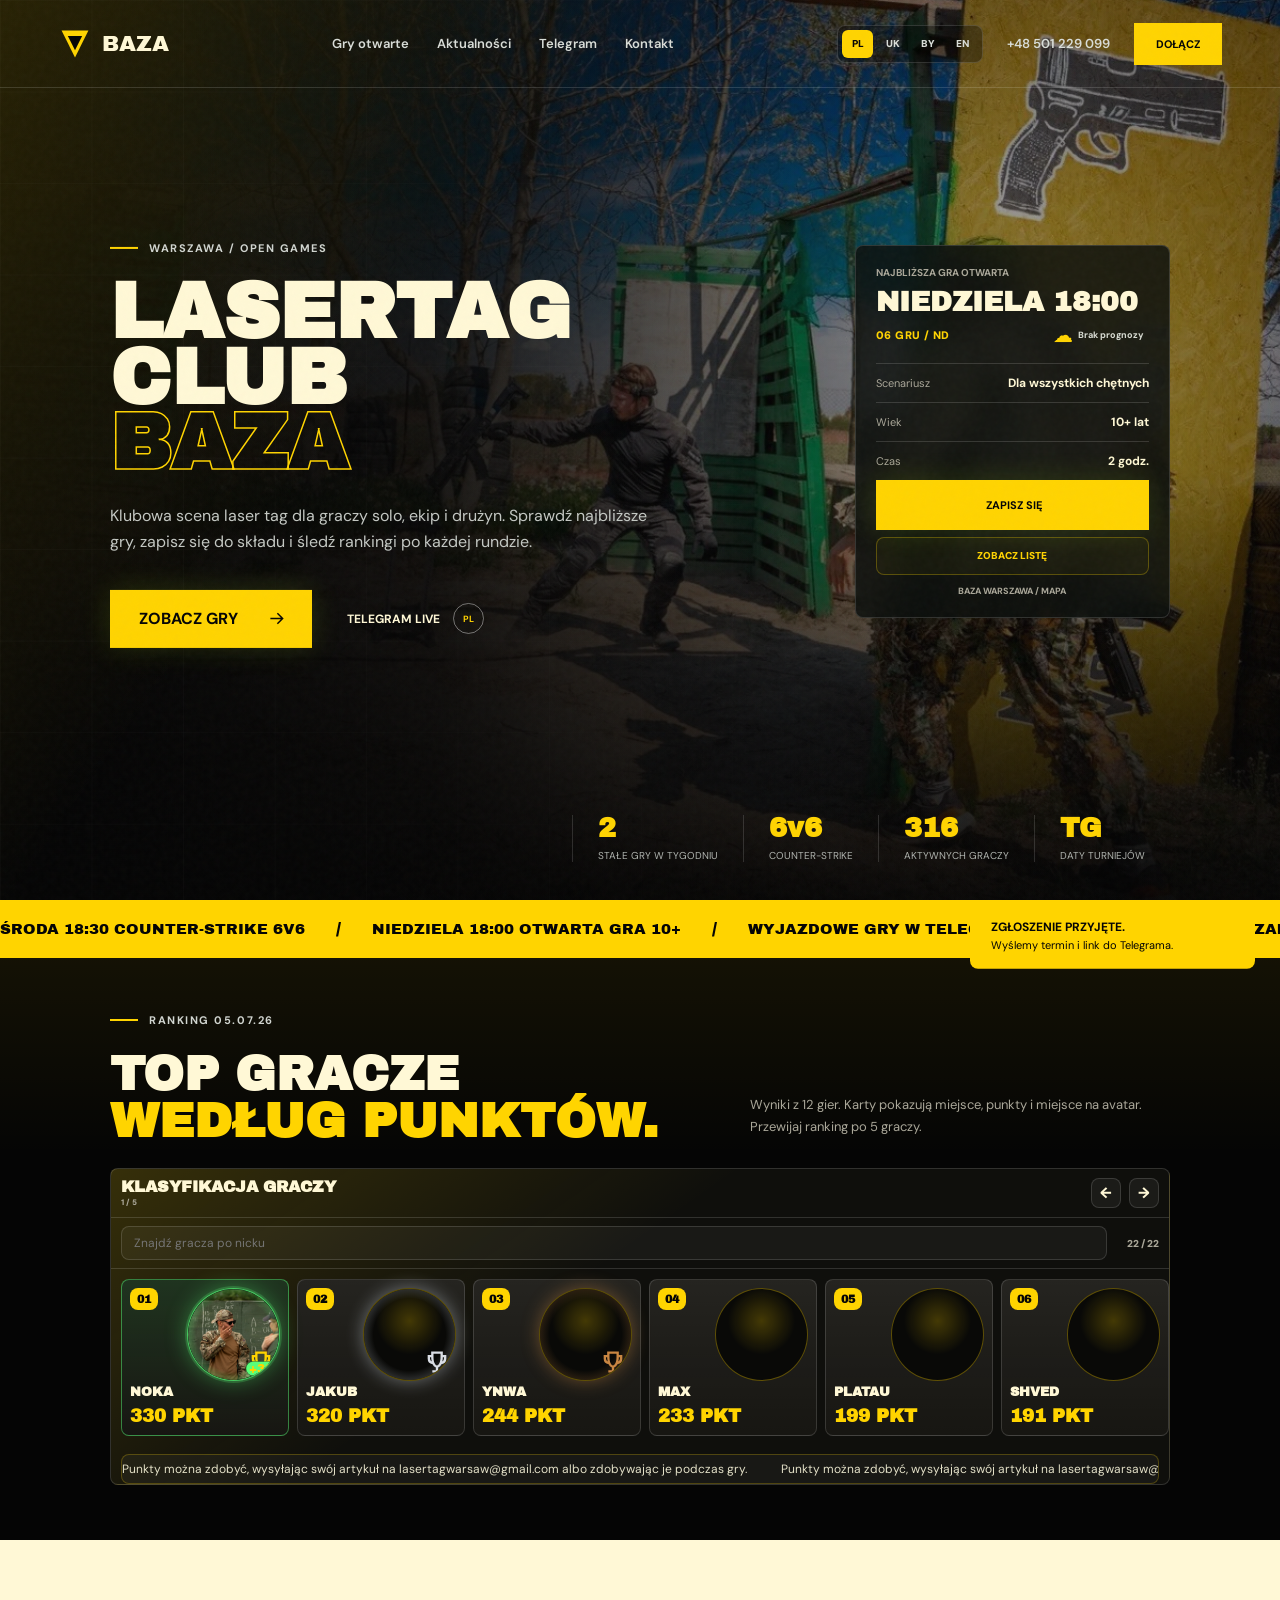
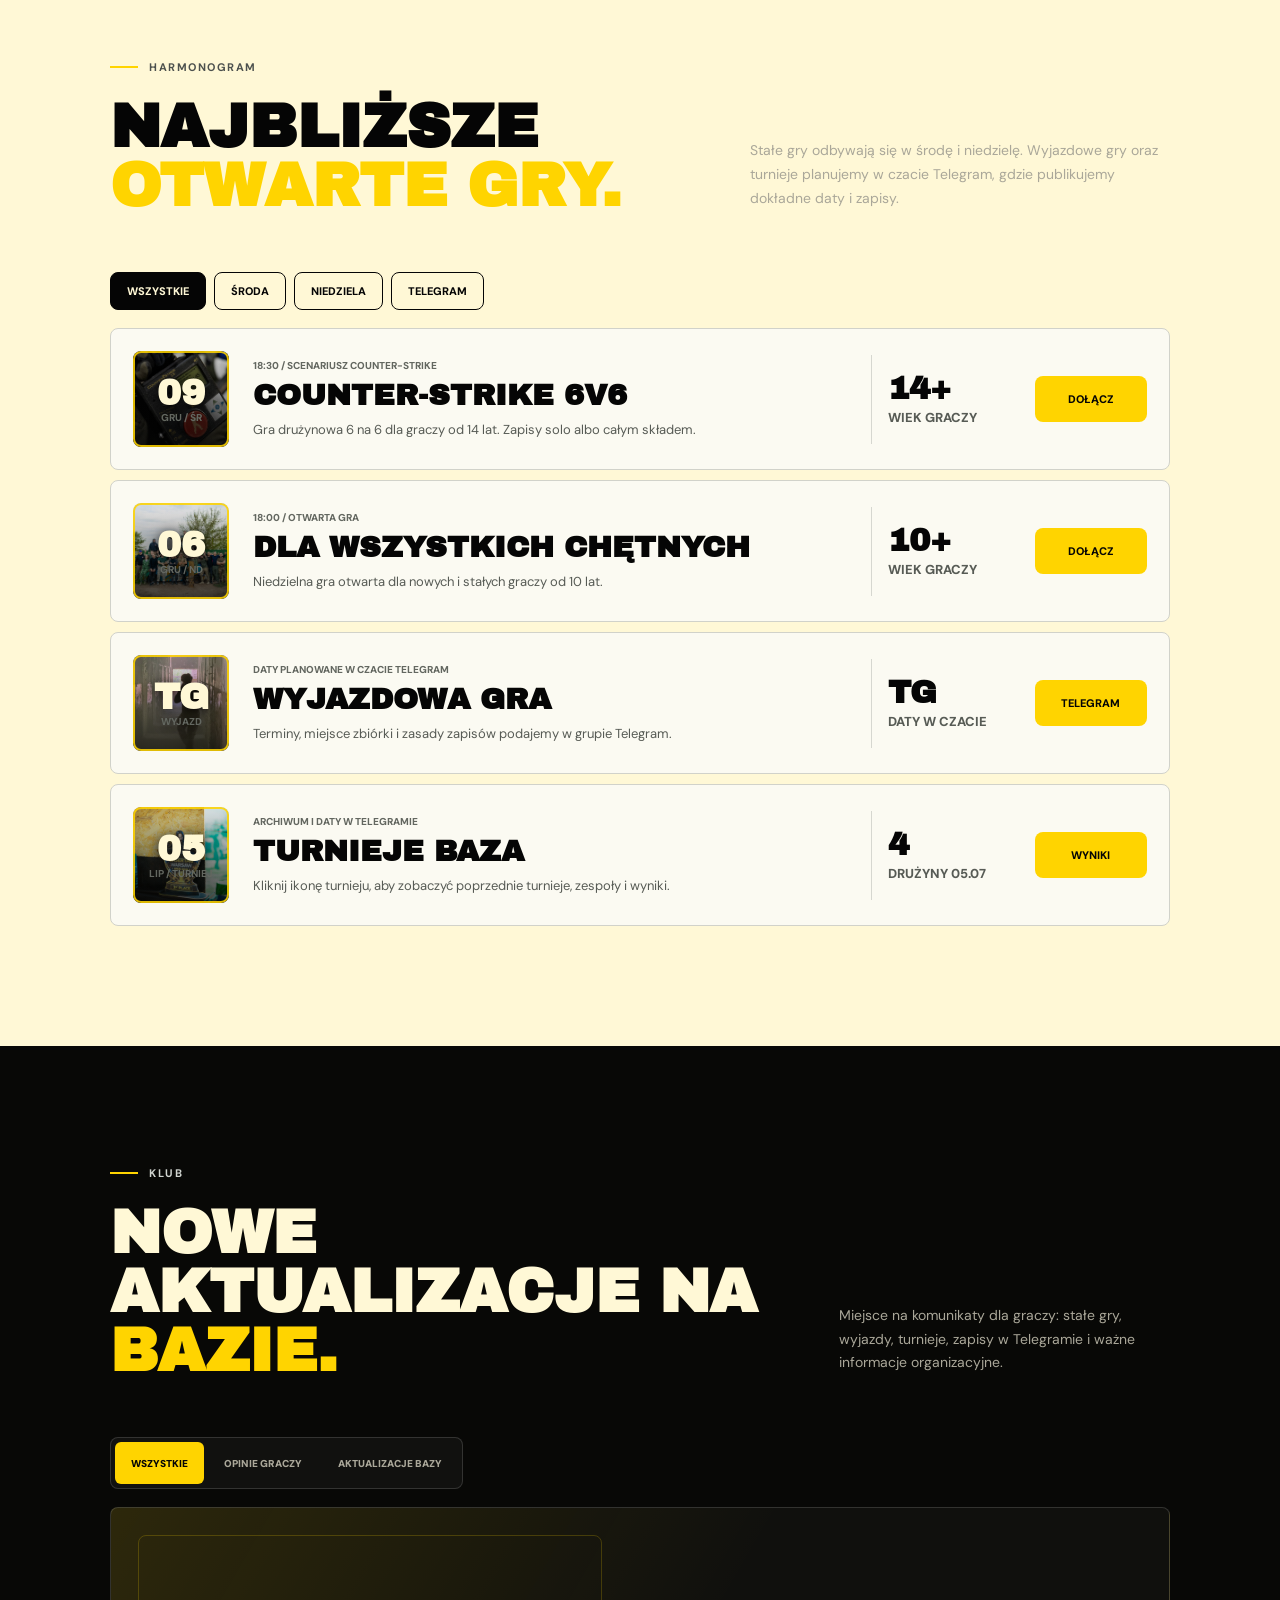
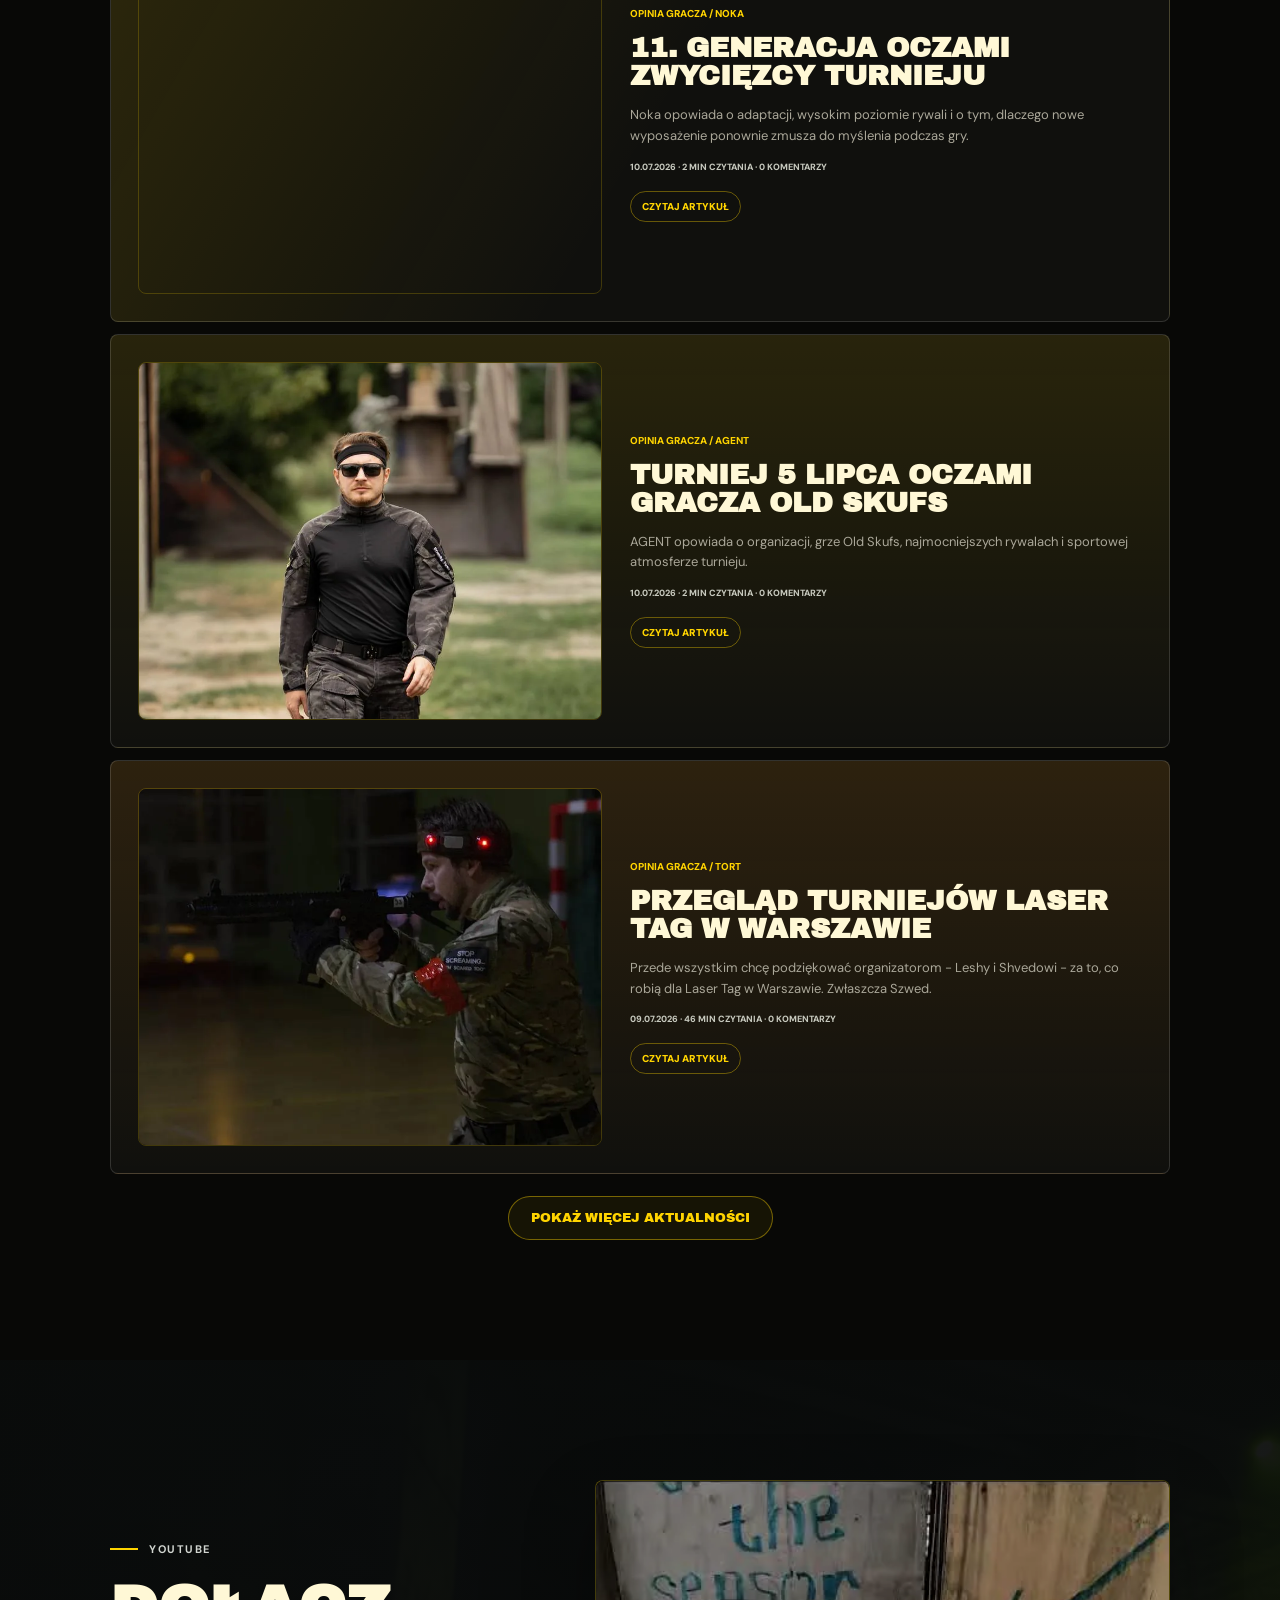
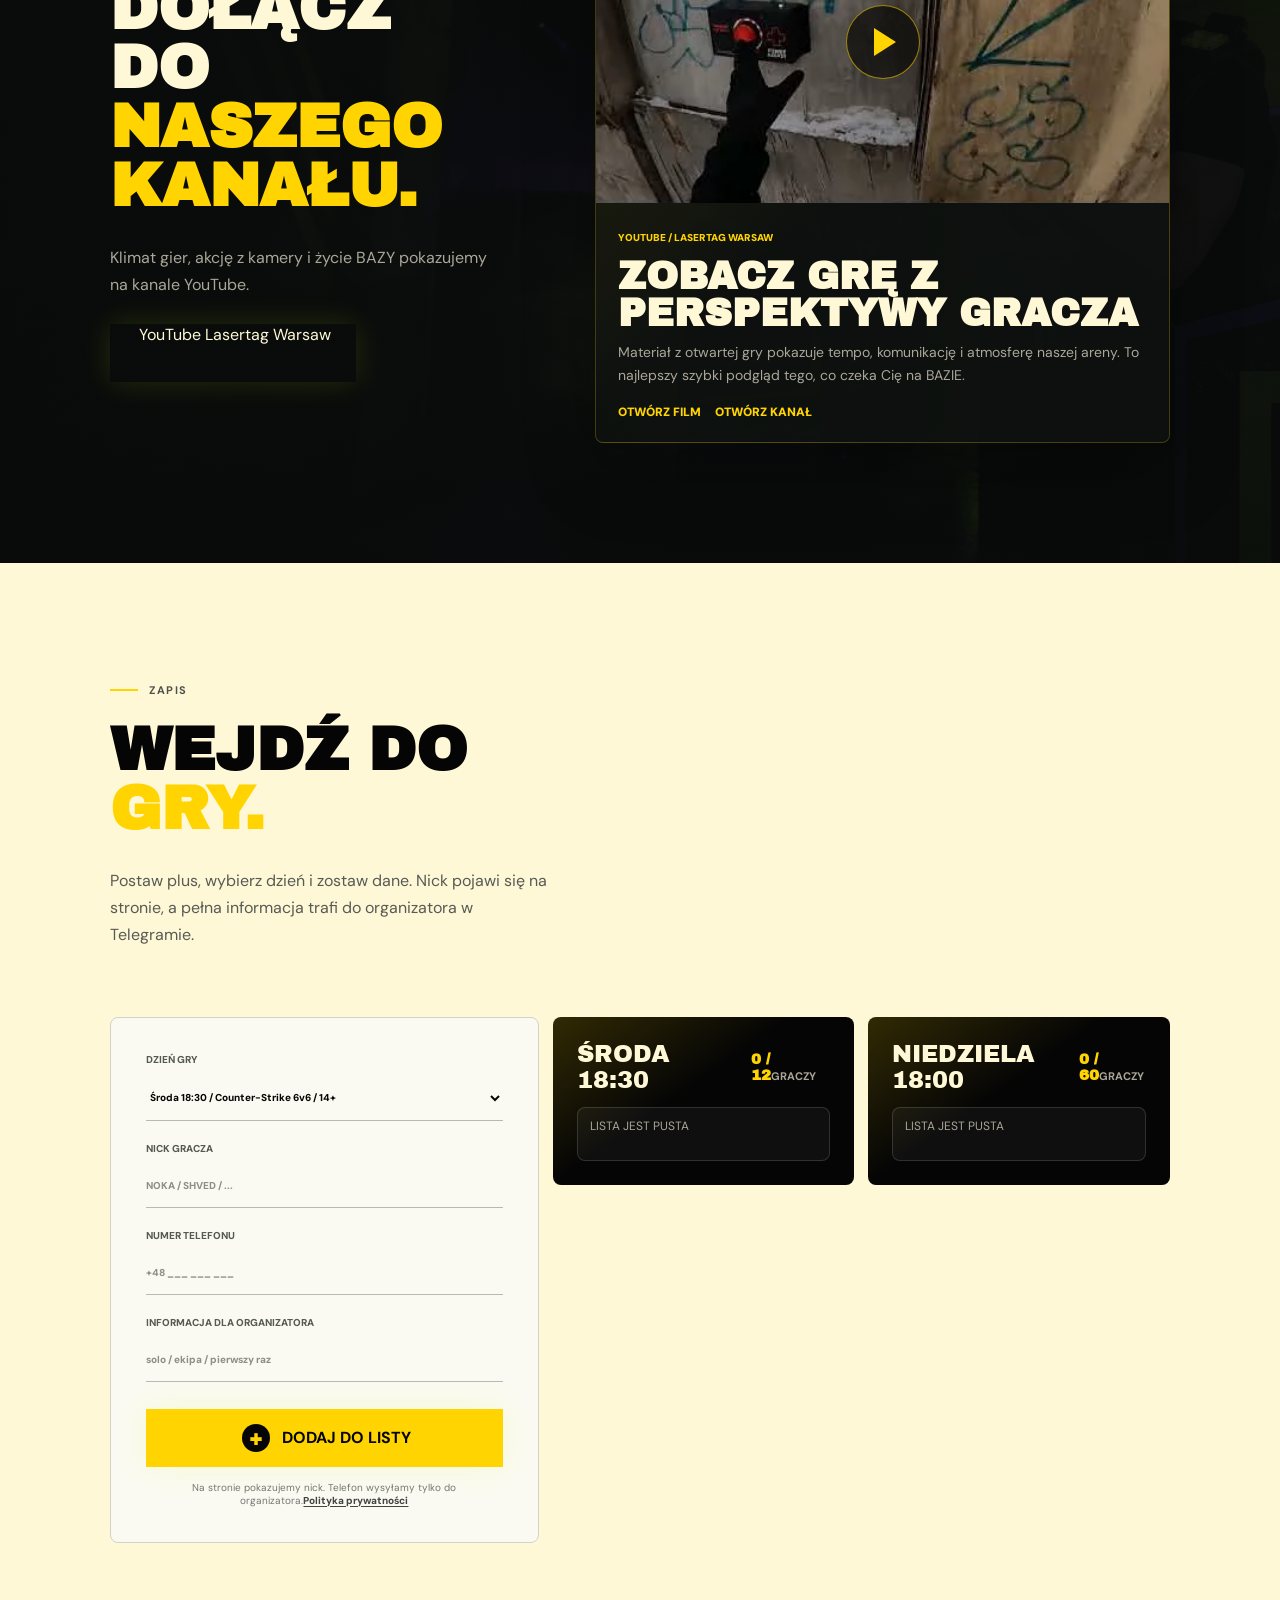
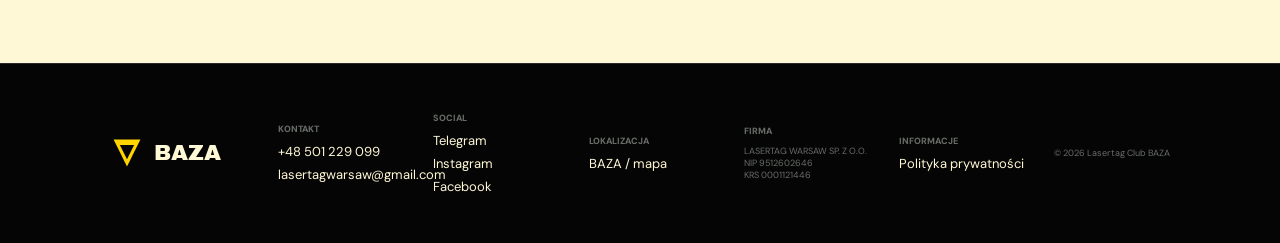
==== commit 268b8beb: "Sync player ranking points from app" ====
--- a/index.html
+++ b/index.html
@@ -11,6 +11,7 @@
     <link rel="manifest" href="site.webmanifest" />
     <link rel="alternate" type="application/json" title="BAZA News Feed" href="/api/news-feed" />
     <link rel="alternate" type="application/json" title="BAZA Player Ranking" href="/api/ranking-feed" />
+    <link rel="alternate" type="application/json" title="BAZA Open Games" href="/api/games-feed" />
     <meta name="theme-color" content="#050505" />
     <meta property="og:type" content="website" />
     <meta property="og:locale" content="pl_PL" />
@@ -133,7 +134,13 @@
           </div>
         </div>
 
-        <aside class="next-game-panel" aria-label="Najbliższa gra otwarta" data-next-game-panel>
+        <aside
+          class="next-game-panel"
+          aria-label="Najbliższa gra otwarta"
+          data-next-game-panel
+          data-game-preview
+          data-games-feed="/api/games-feed"
+        >
           <p>Najbliższa gra otwarta</p>
           <h2 data-next-game-title>Środa 18:30</h2>
           <div class="next-game-date-row">
@@ -403,17 +410,17 @@
                 <strong data-no-translate>KOMETA</strong>
                 <span>51 pkt</span>
               </article>
-              <article class="points-card has-avatar" data-player-id="agateeni" data-player-rank="21" data-player-points="1">
+              <article class="points-card has-avatar" data-player-id="agateeni" data-player-rank="22" data-player-points="1">
                 <div class="points-avatar"><img src="assets/player-agateeni.webp" alt="Agateeni" width="640" height="640" loading="lazy" decoding="async" /></div>
-                <b>21</b>
+                <b>22</b>
                 <strong data-no-translate>Agateeni</strong>
                 <span>1 pkt</span>
               </article>
-              <article class="points-card has-avatar" data-player-id="bg" data-player-rank="22" data-player-points="1">
+              <article class="points-card has-avatar" data-player-id="bg" data-player-rank="21" data-player-points="21">
                 <div class="points-avatar"><img src="assets/player-bg.webp" alt="BG" width="508" height="640" loading="lazy" decoding="async" /></div>
-                <b>22</b>
+                <b>21</b>
                 <strong data-no-translate>BG</strong>
-                <span>1 pkt</span>
+                <span>21 pkt</span>
               </article>
             </div>
           </div>
@@ -451,6 +458,7 @@
           <article
             class="game-row"
             data-kind="counter"
+            data-game-id="wednesday"
             data-recurring-weekday="3"
             data-recurring-time="18:30"
           >
@@ -470,6 +478,7 @@
           <article
             class="game-row"
             data-kind="open"
+            data-game-id="sunday"
             data-recurring-weekday="0"
             data-recurring-time="18:00"
           >
@@ -1261,7 +1270,13 @@
         </div>
       </section>
 
-      <section class="join section" id="join">
+      <section
+        class="join section"
+        id="join"
+        data-games-source="baza-open-games-v1"
+        data-games-feed="/api/games-feed"
+        data-game-signup-endpoint="/api/games-feed"
+      >
         <div class="booking-copy">
           <p class="eyebrow"><span></span> Zapis</p>
           <h2>Wejdź do<br /><em>gry.</em></h2>
@@ -1274,7 +1289,7 @@
         </div>
 
         <div class="signup-board">
-          <form class="booking-form signup-form">
+          <form class="booking-form signup-form" data-game-signup-form data-signup-endpoint="/api/games-feed">
             <label>
               Dzień gry
               <select name="game" required>
@@ -1319,7 +1334,7 @@
           </form>
 
           <div class="signup-lists" aria-live="polite">
-            <article class="signup-list-card">
+            <article class="signup-list-card" data-game-signups="wednesday">
               <div class="panel-heading">
                 <p>Środa 18:30</p>
                 <span><b data-signup-count="wednesday">0 / 12</b> graczy</span>
@@ -1329,7 +1344,7 @@
               </ol>
             </article>
 
-            <article class="signup-list-card">
+            <article class="signup-list-card" data-game-signups="sunday">
               <div class="panel-heading">
                 <p>Niedziela 18:00</p>
                 <span><b data-signup-count="sunday">0 / 60</b> graczy</span>
@@ -1401,7 +1416,7 @@
           <strong data-quick-game-title>Niedziela 18:00</strong>
           <span data-quick-game-date></span>
         </div>
-        <form class="booking-form quick-signup-form">
+        <form class="booking-form quick-signup-form" data-game-signup-form data-signup-endpoint="/api/games-feed">
           <label>
             Dzień gry
             <select name="game" required>
@@ -1531,6 +1546,6 @@
     </div>
 
     <script defer src="/_vercel/insights/script.js"></script>
-    <script src="script.js?v=ux-6"></script>
+    <script src="script.js?v=ux-9"></script>
   </body>
 </html>
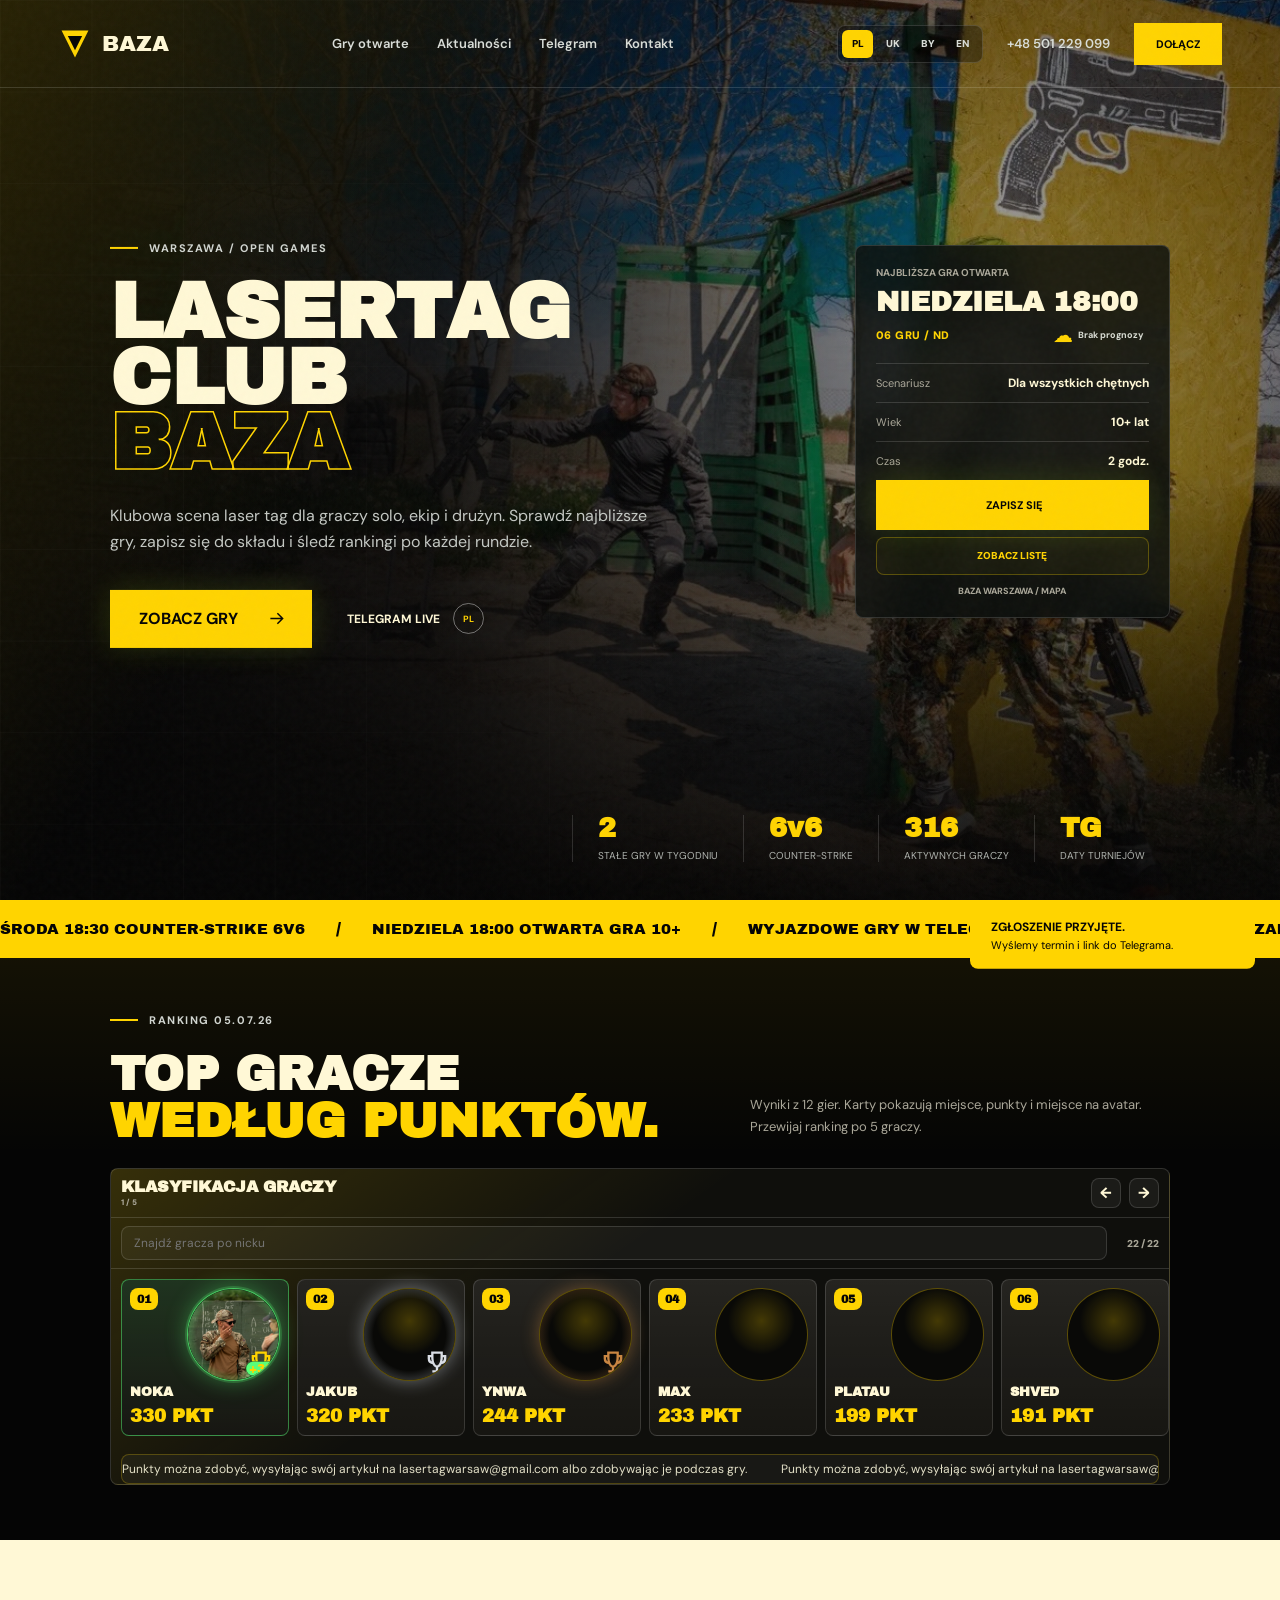
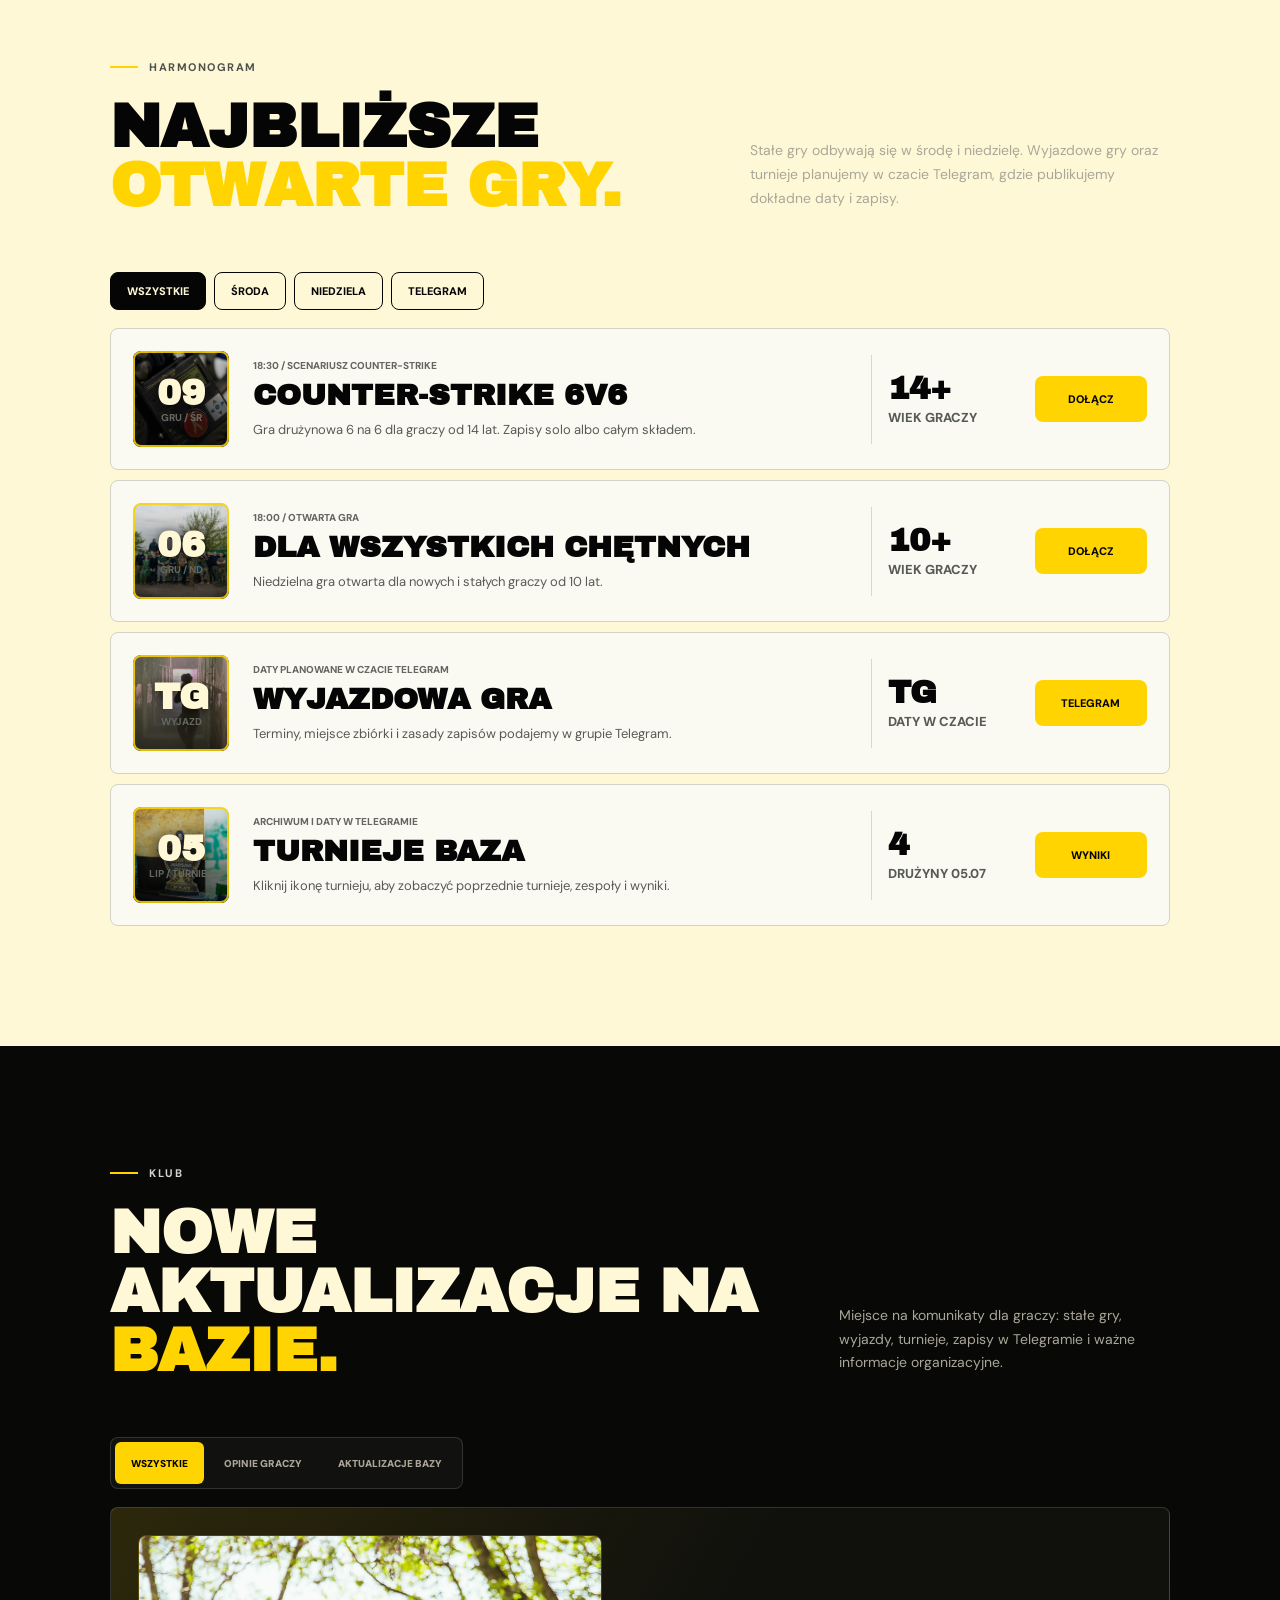
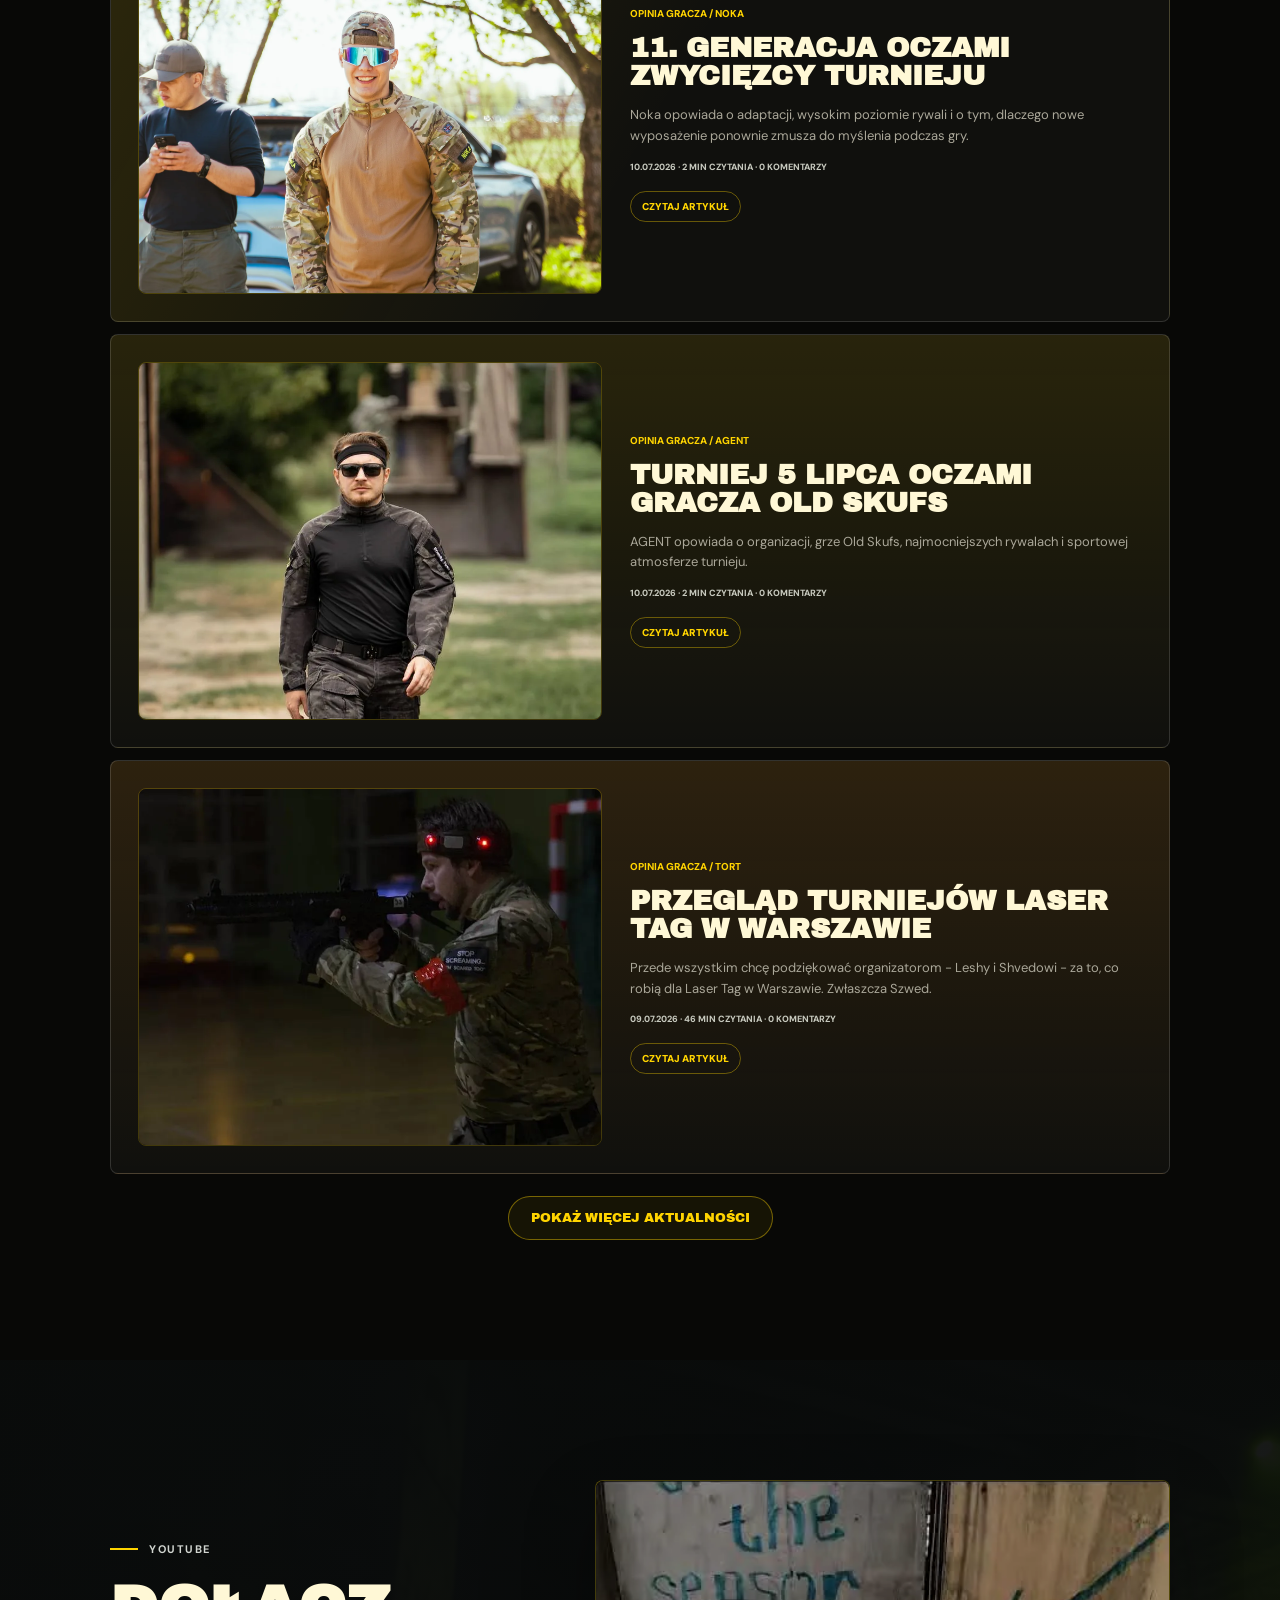
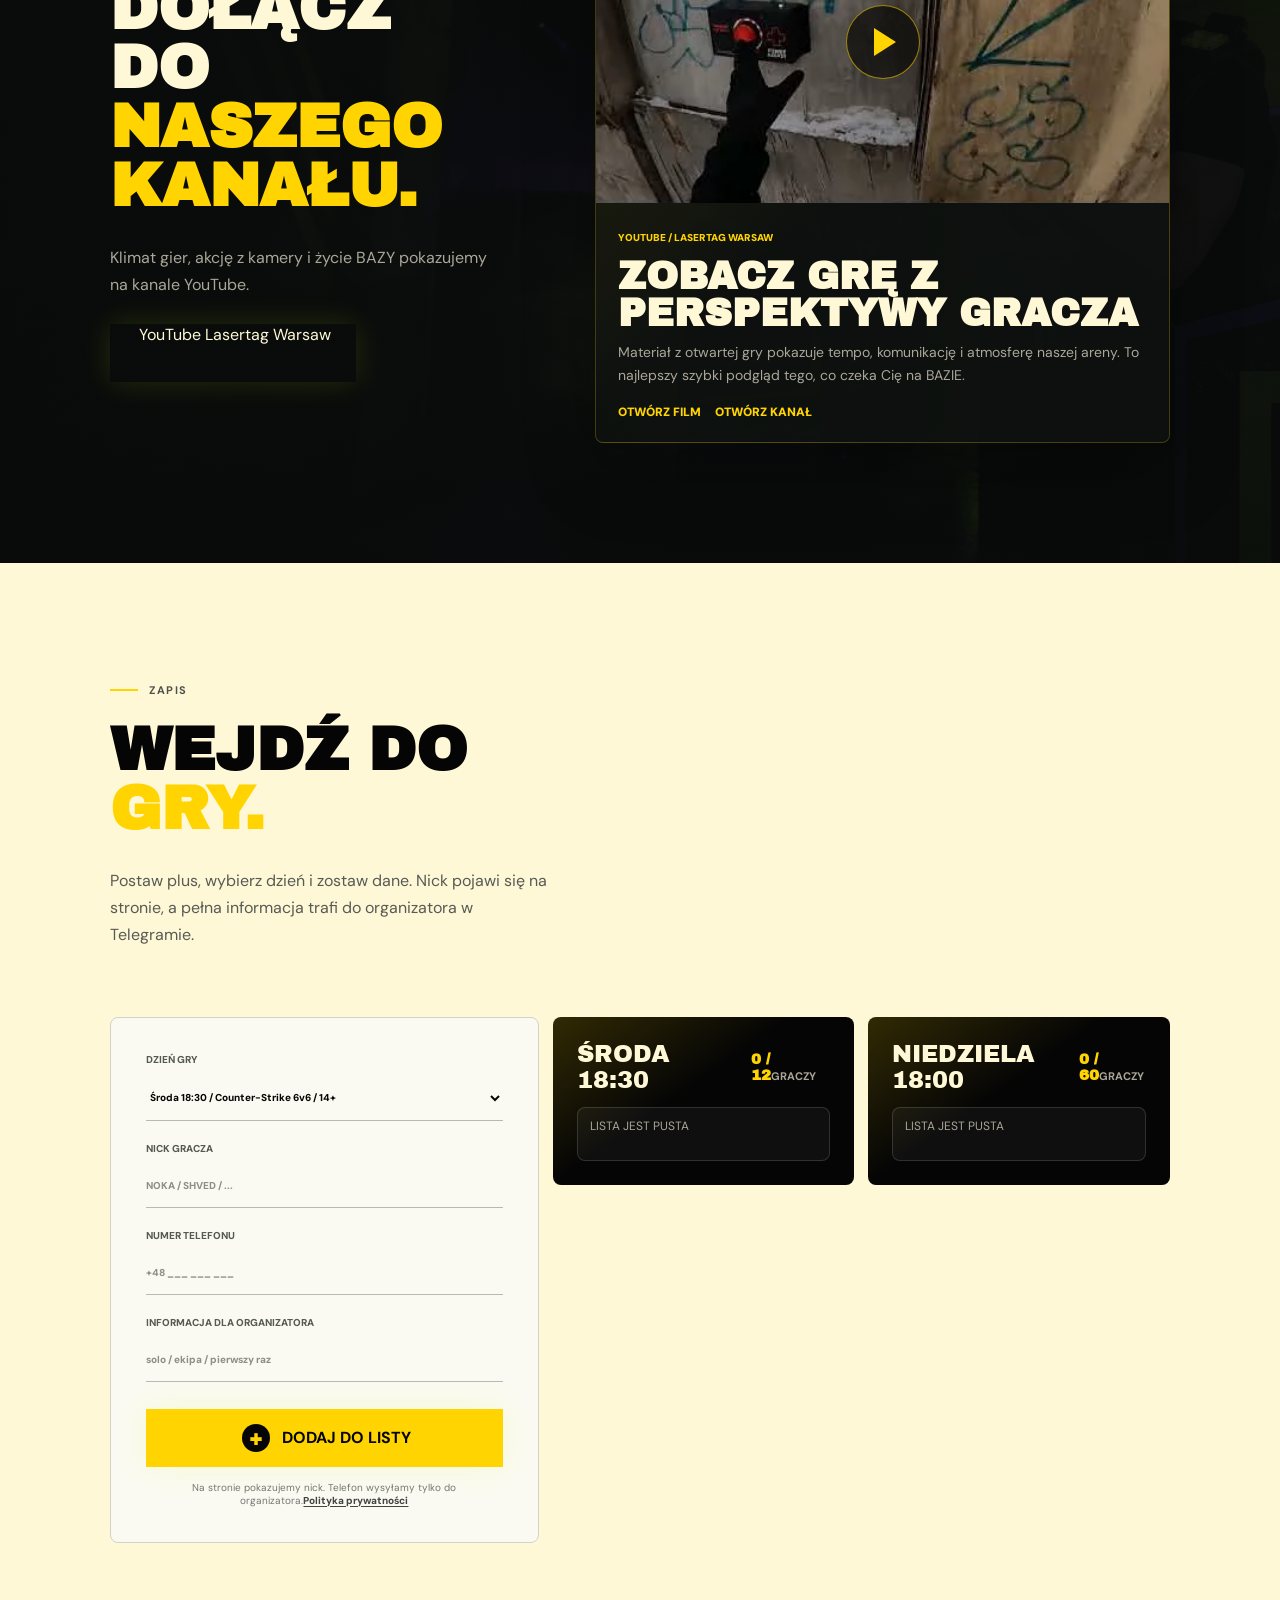
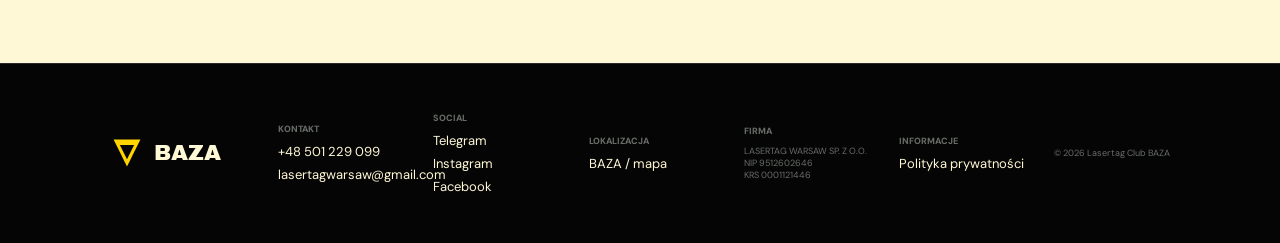
==== commit 812d8375: "Render all synced ranking players" ====
--- a/index.html
+++ b/index.html
@@ -1546,6 +1546,6 @@
     </div>
 
     <script defer src="/_vercel/insights/script.js"></script>
-    <script src="script.js?v=ux-9"></script>
+    <script src="script.js?v=ux-10"></script>
   </body>
 </html>
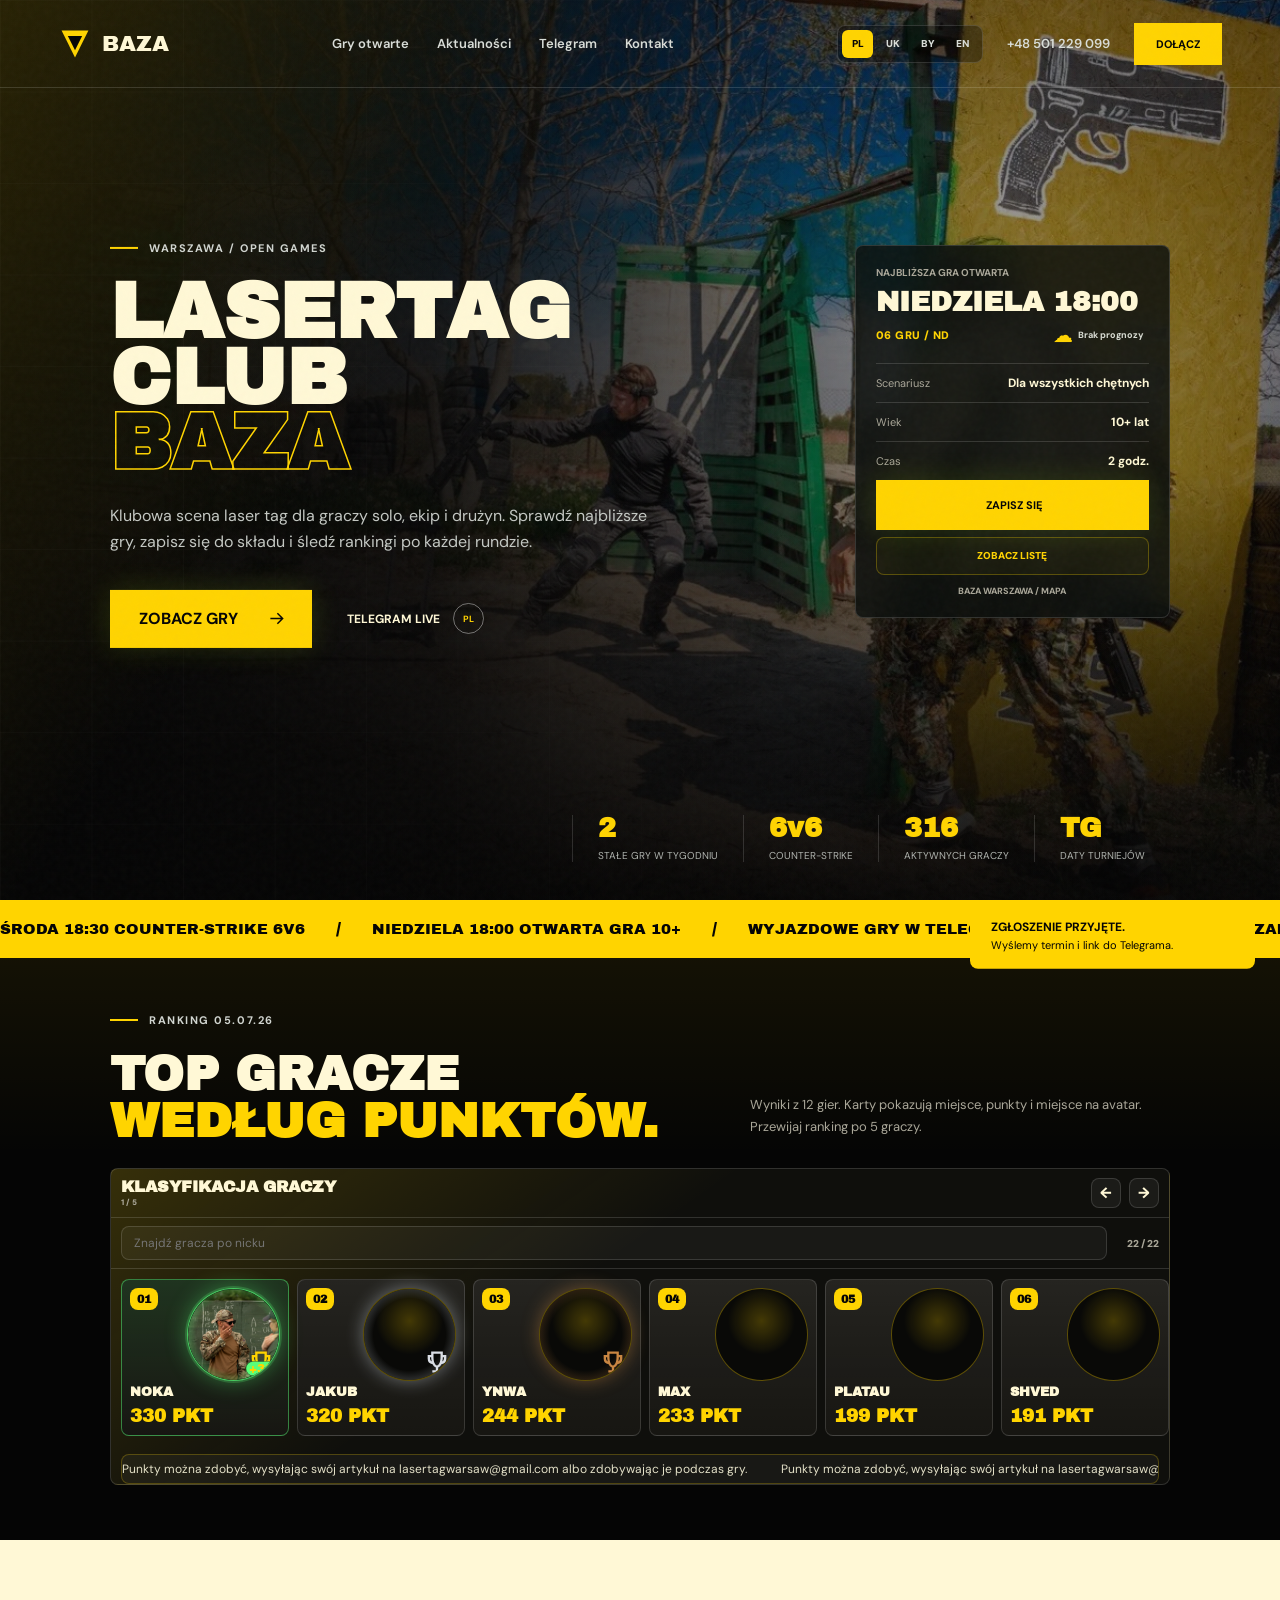
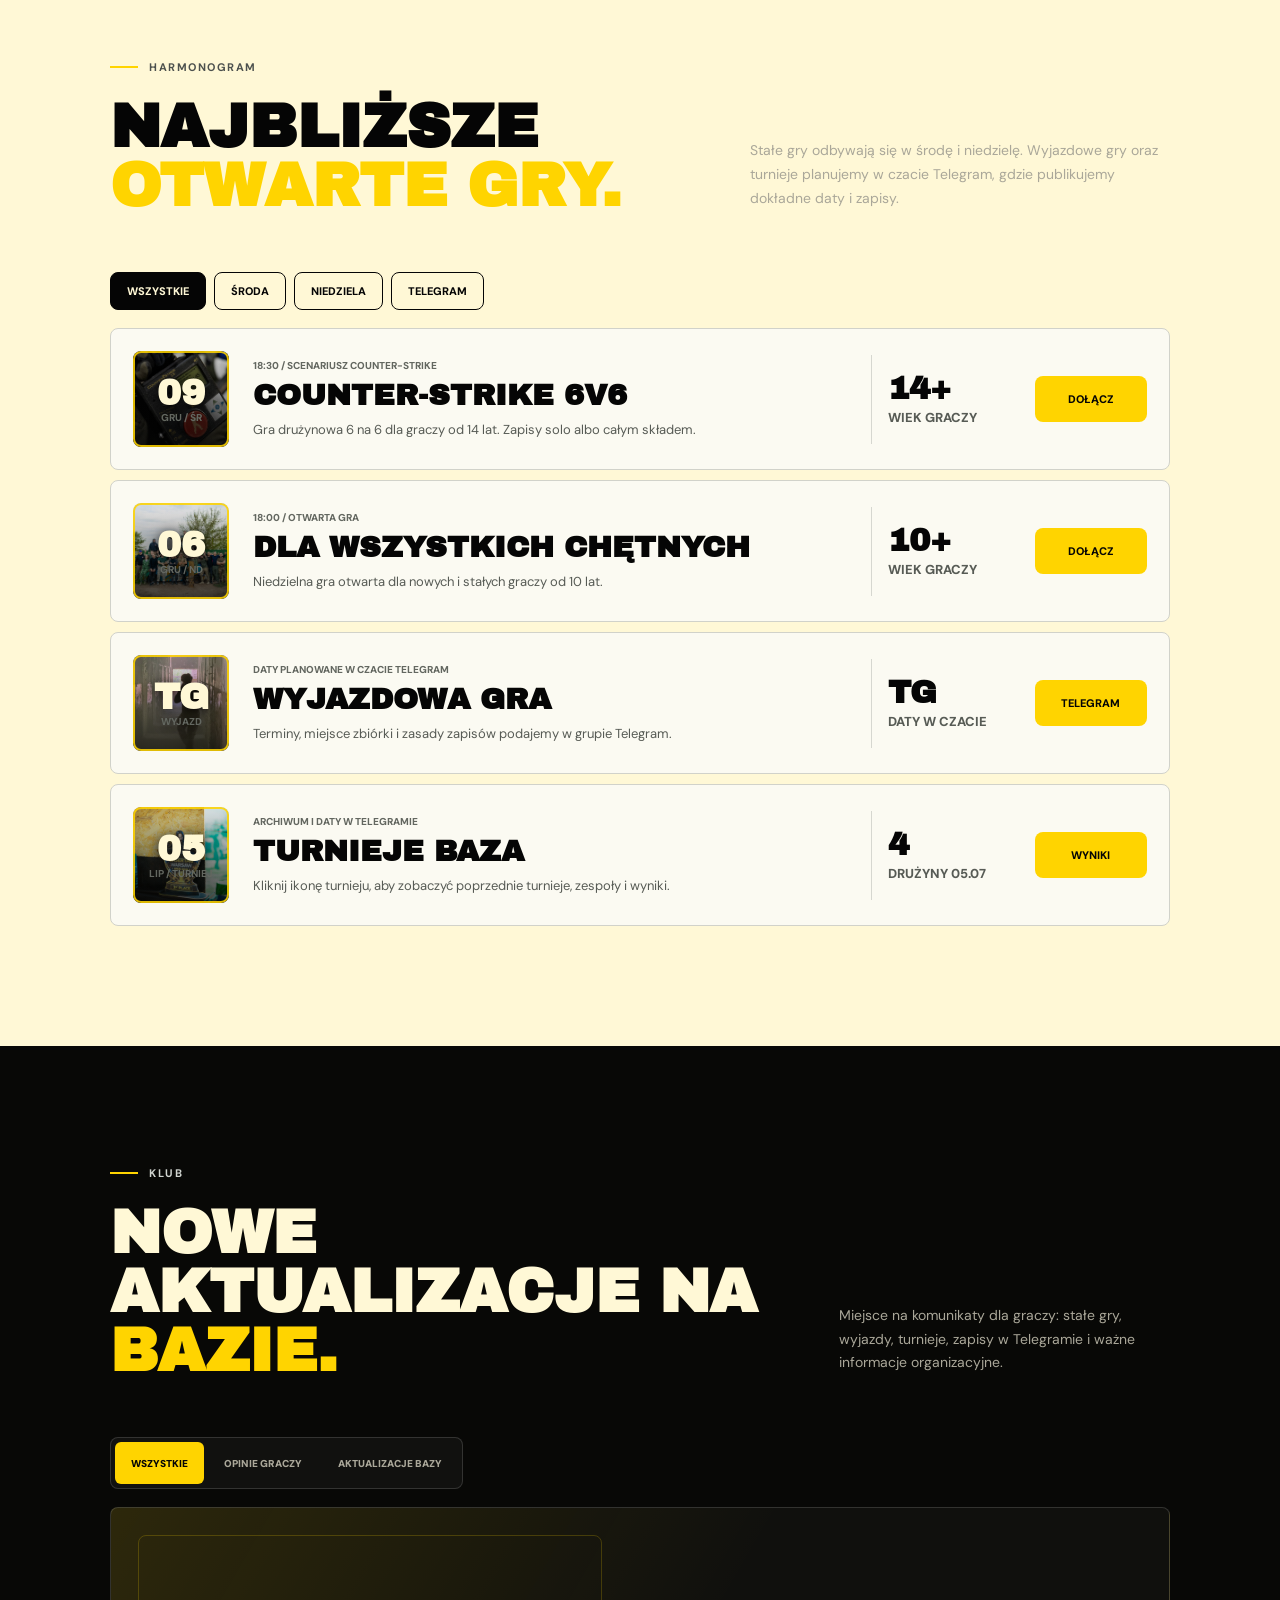
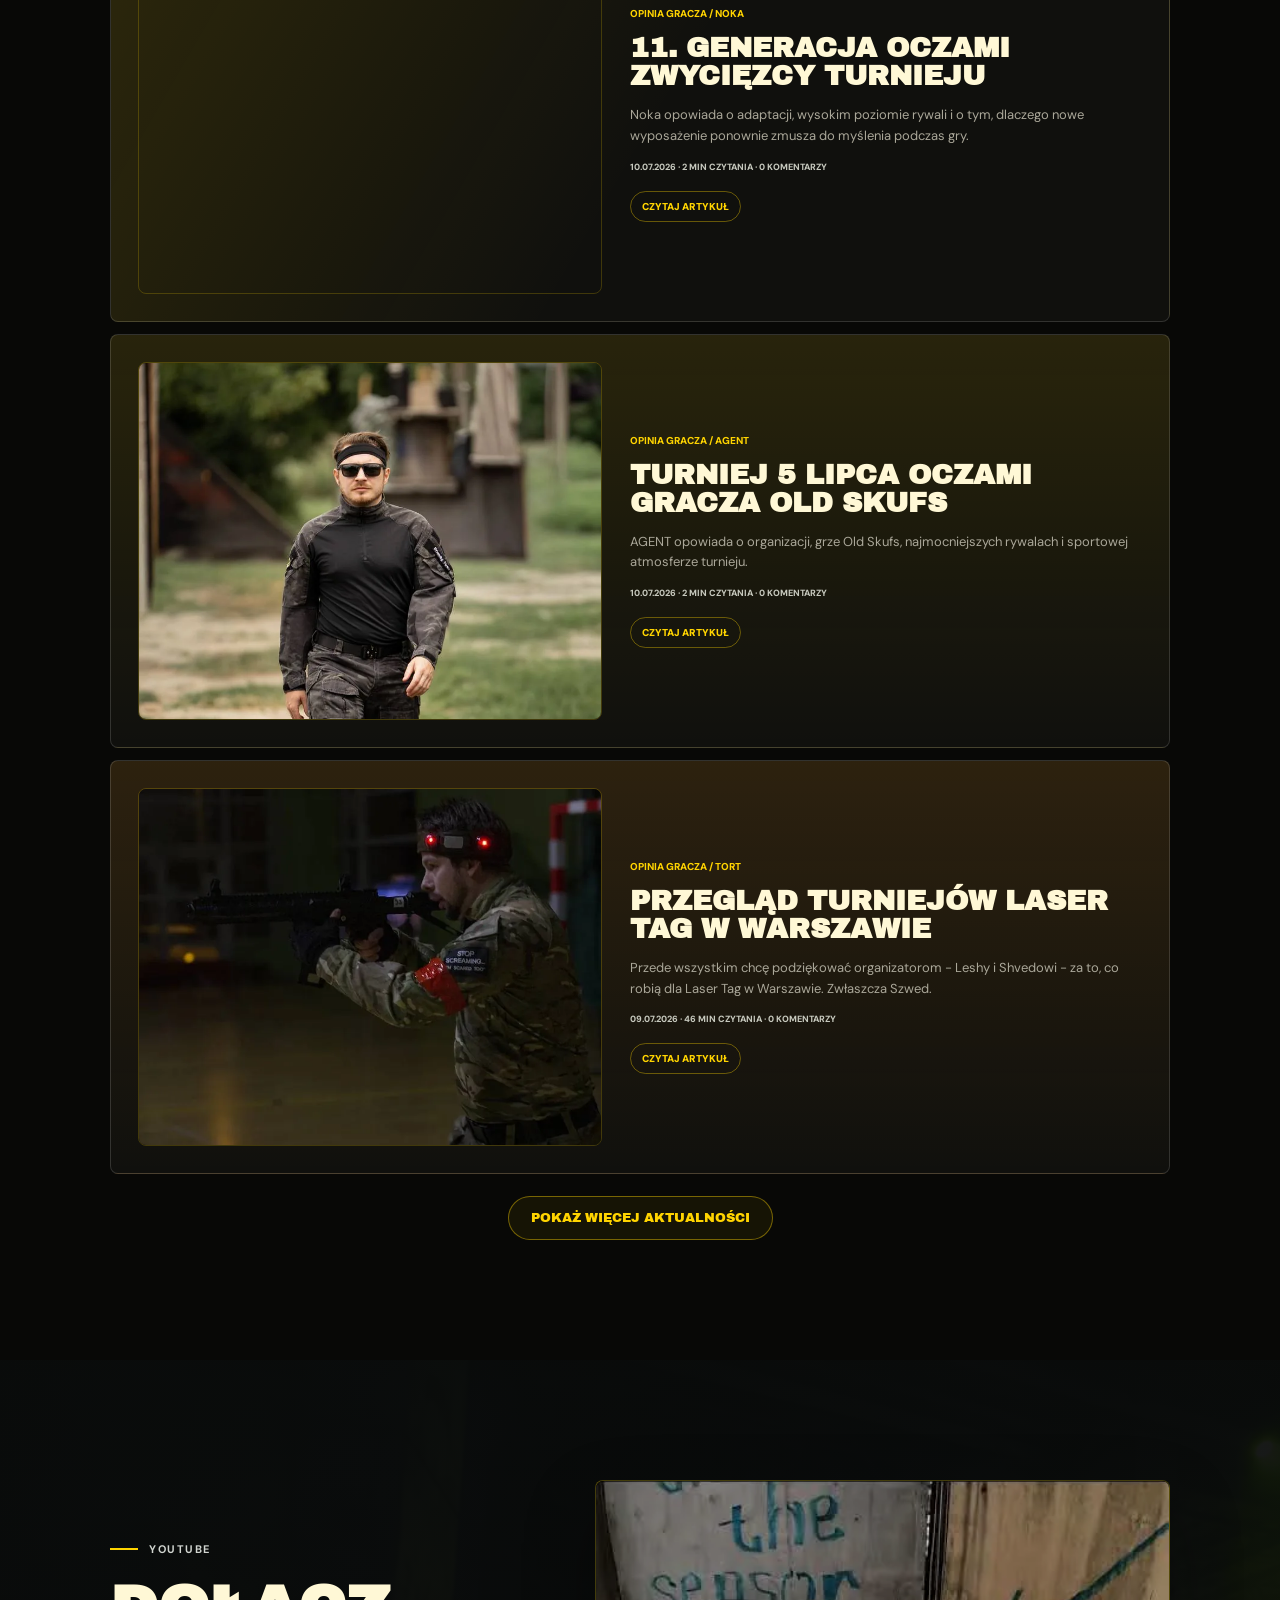
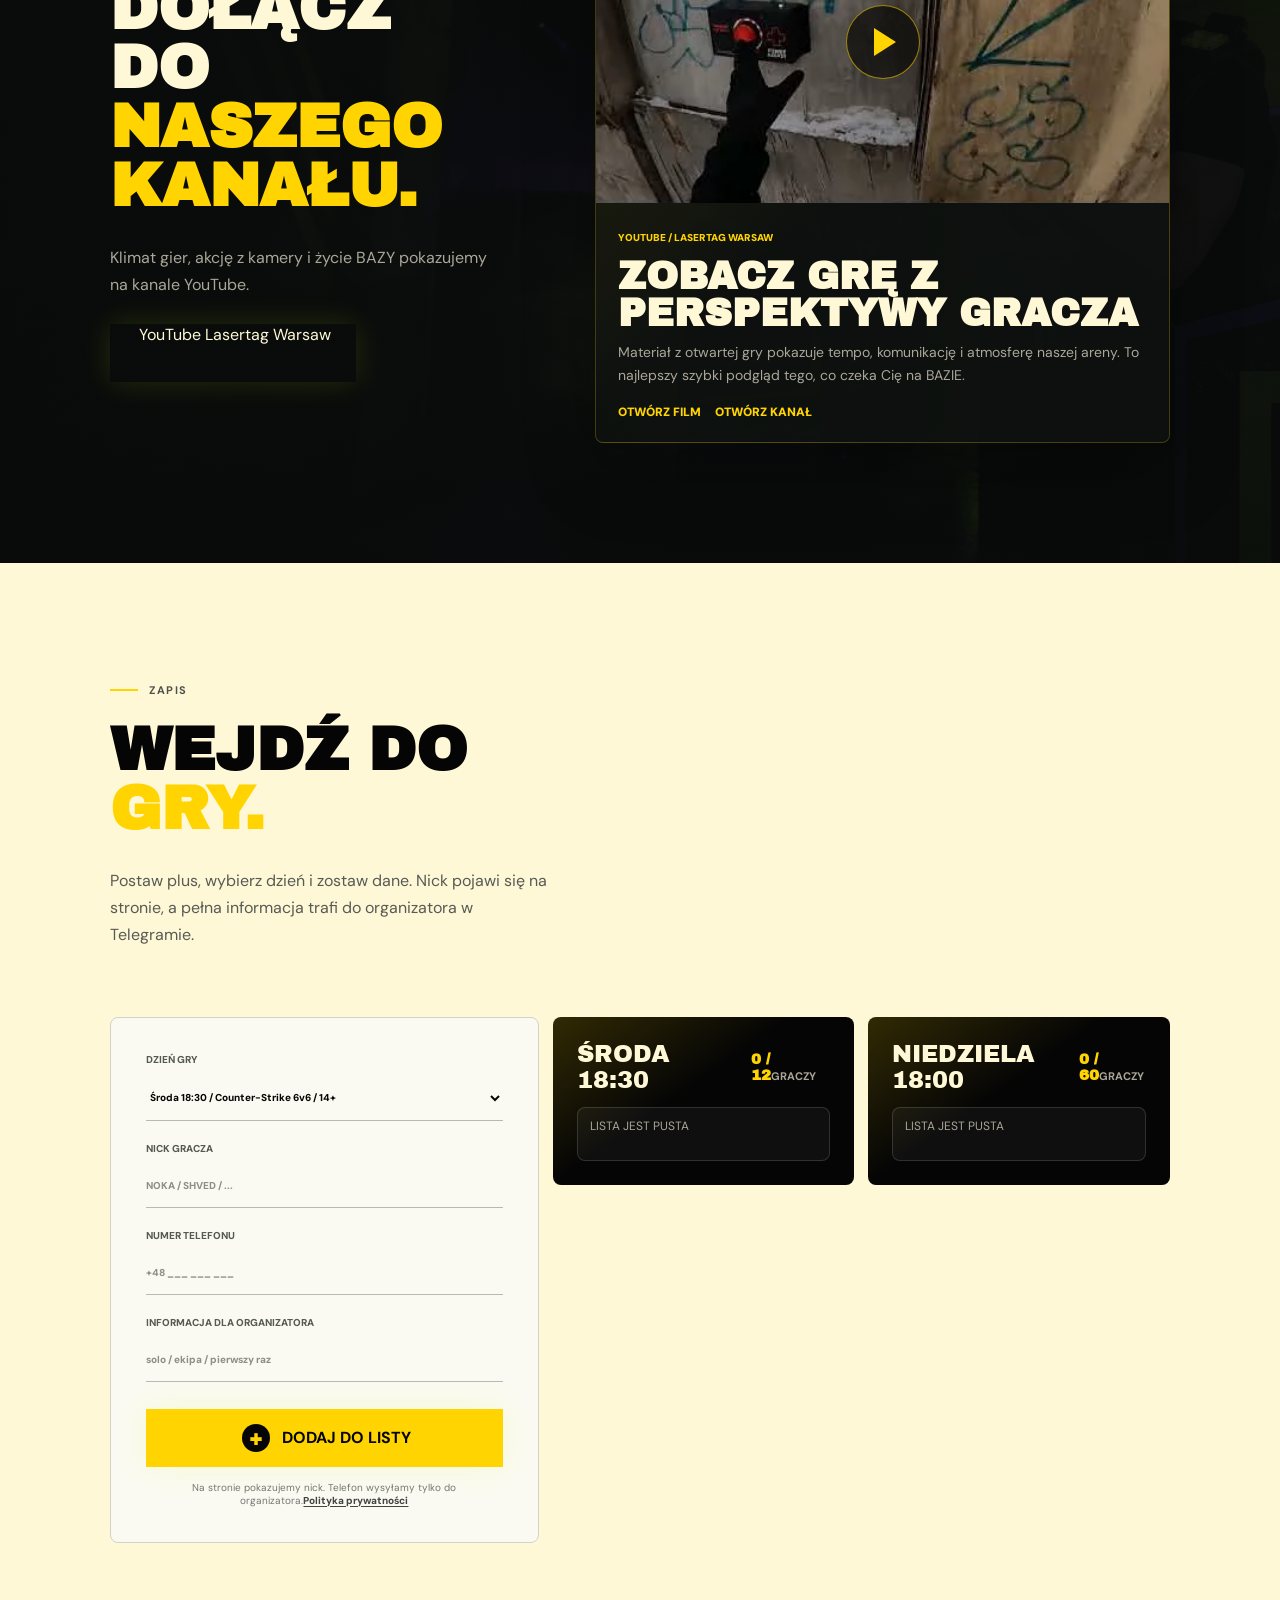
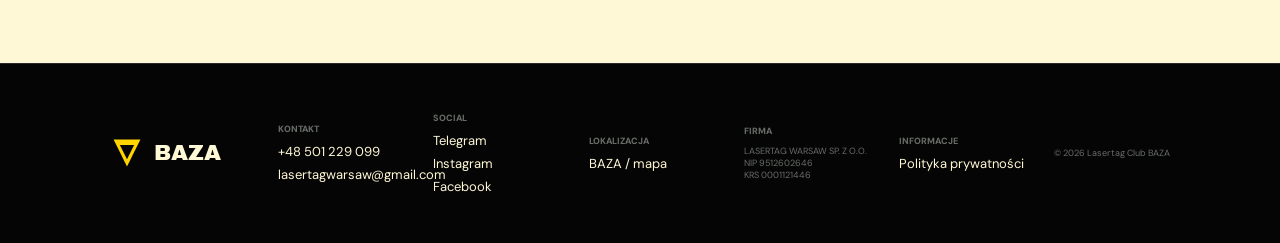
==== commit 88db8e5e: "Add moderated player news and ranking rewards" ====
--- a/index.html
+++ b/index.html
@@ -53,7 +53,7 @@
       href="https://fonts.googleapis.com/css2?family=Archivo+Black&family=DM+Sans:wght@400;500;600;700&display=swap"
       rel="stylesheet"
     />
-    <link rel="stylesheet" href="styles.css?v=ux-6" />
+    <link rel="stylesheet" href="styles.css?v=ux-11" />
   </head>
   <body>
     <div class="page-noise" aria-hidden="true"></div>
@@ -1546,6 +1546,6 @@
     </div>
 
     <script defer src="/_vercel/insights/script.js"></script>
-    <script src="script.js?v=ux-10"></script>
+    <script src="script.js?v=ux-11"></script>
   </body>
 </html>
--- a/styles.css
+++ b/styles.css
@@ -11,6 +11,24 @@
   --purple: #2a2615;
   --display: "Archivo Black", sans-serif;
   --body: "DM Sans", sans-serif;
+}
+
+.community-update-video,
+.community-news-player {
+  display: block;
+  width: 100%;
+  background: #050505;
+  object-fit: cover;
+}
+
+.community-update-video {
+  aspect-ratio: 16 / 9;
+  pointer-events: none;
+}
+
+.community-news-player {
+  max-height: 520px;
+  margin-top: 18px;
 }
 
 * {
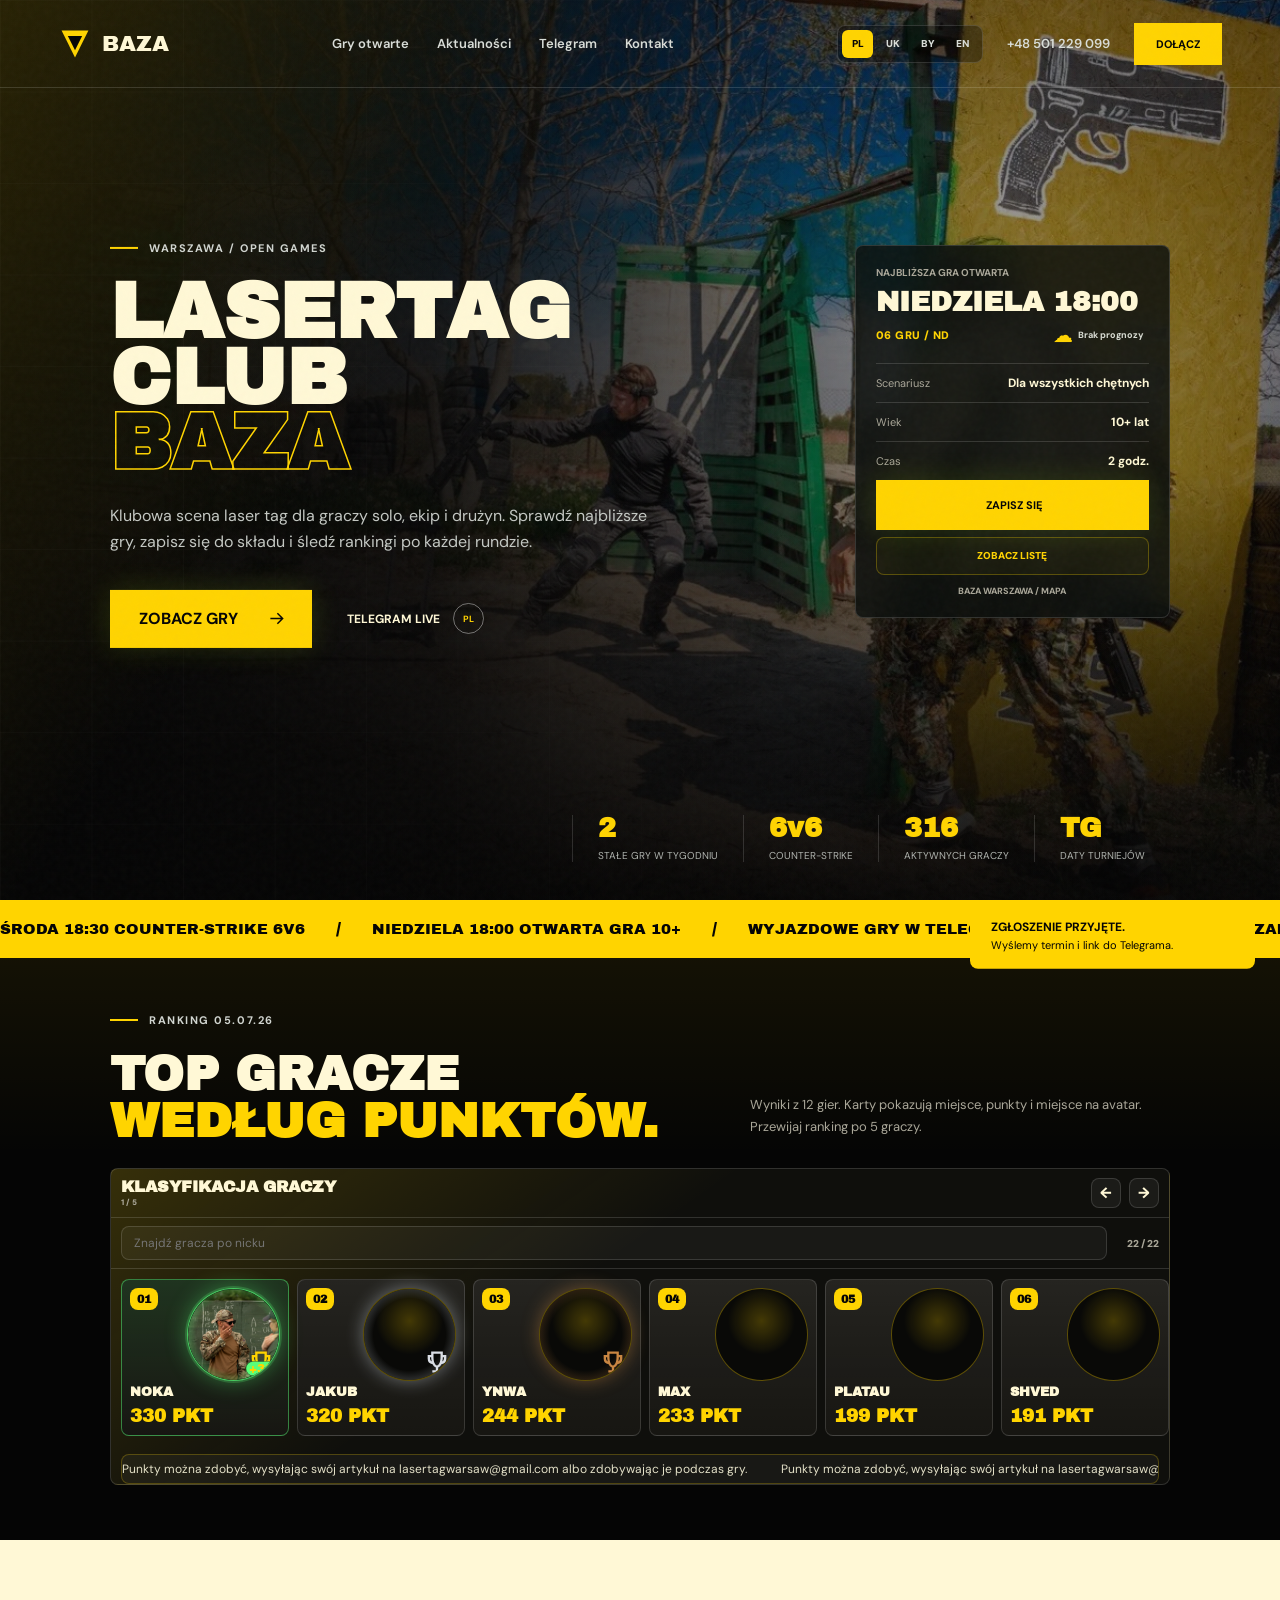
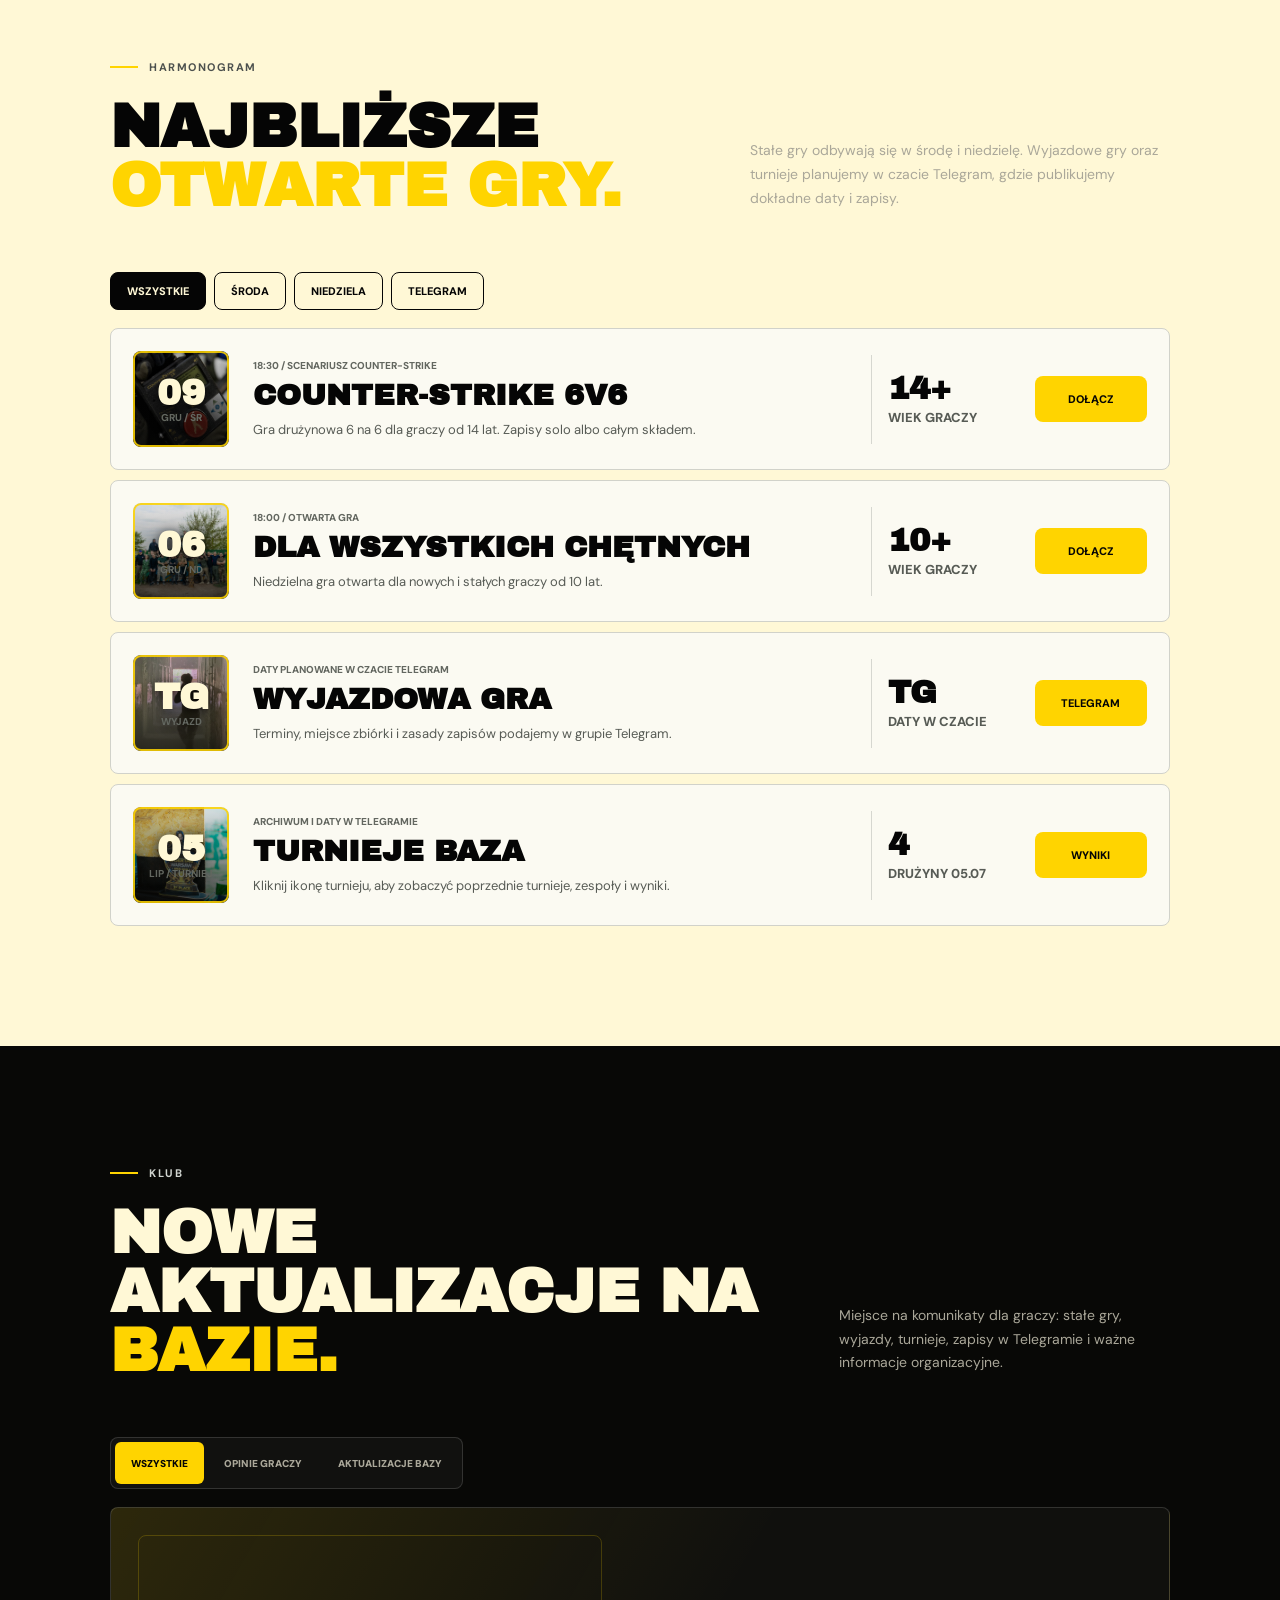
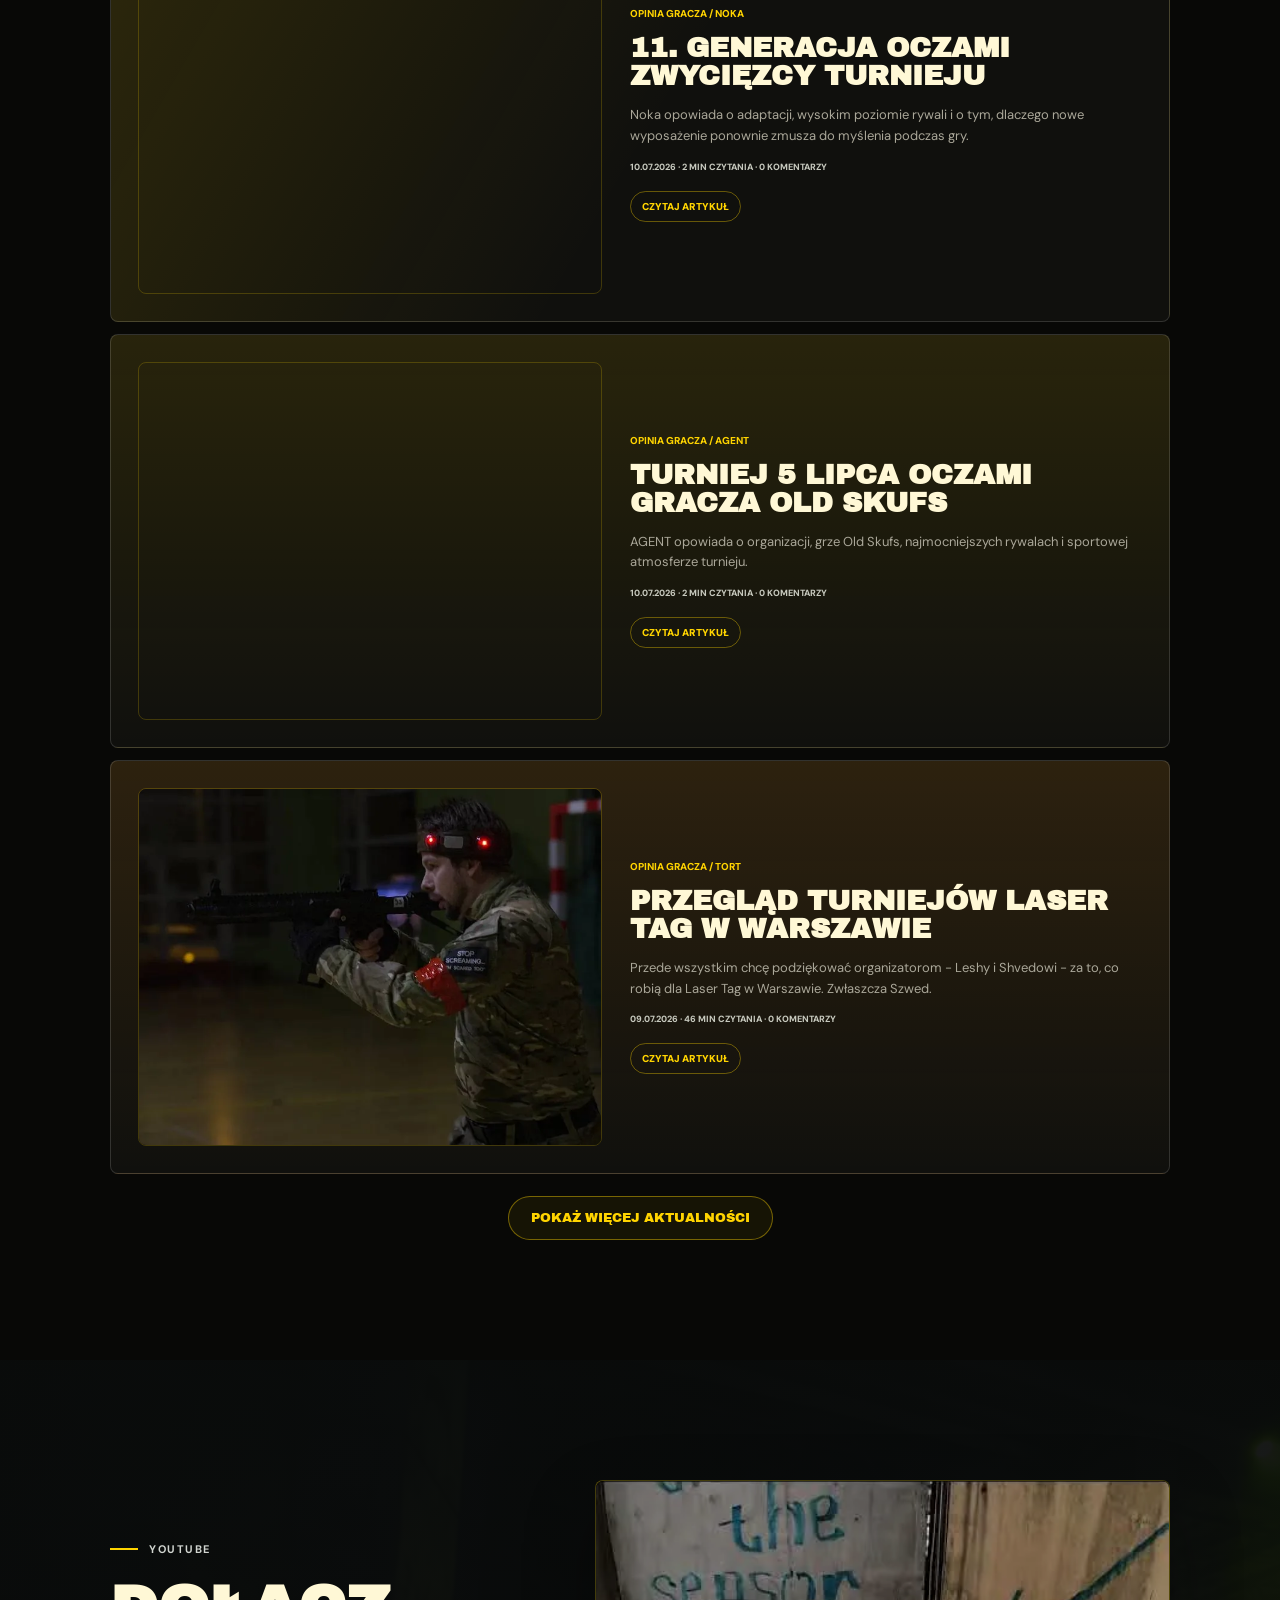
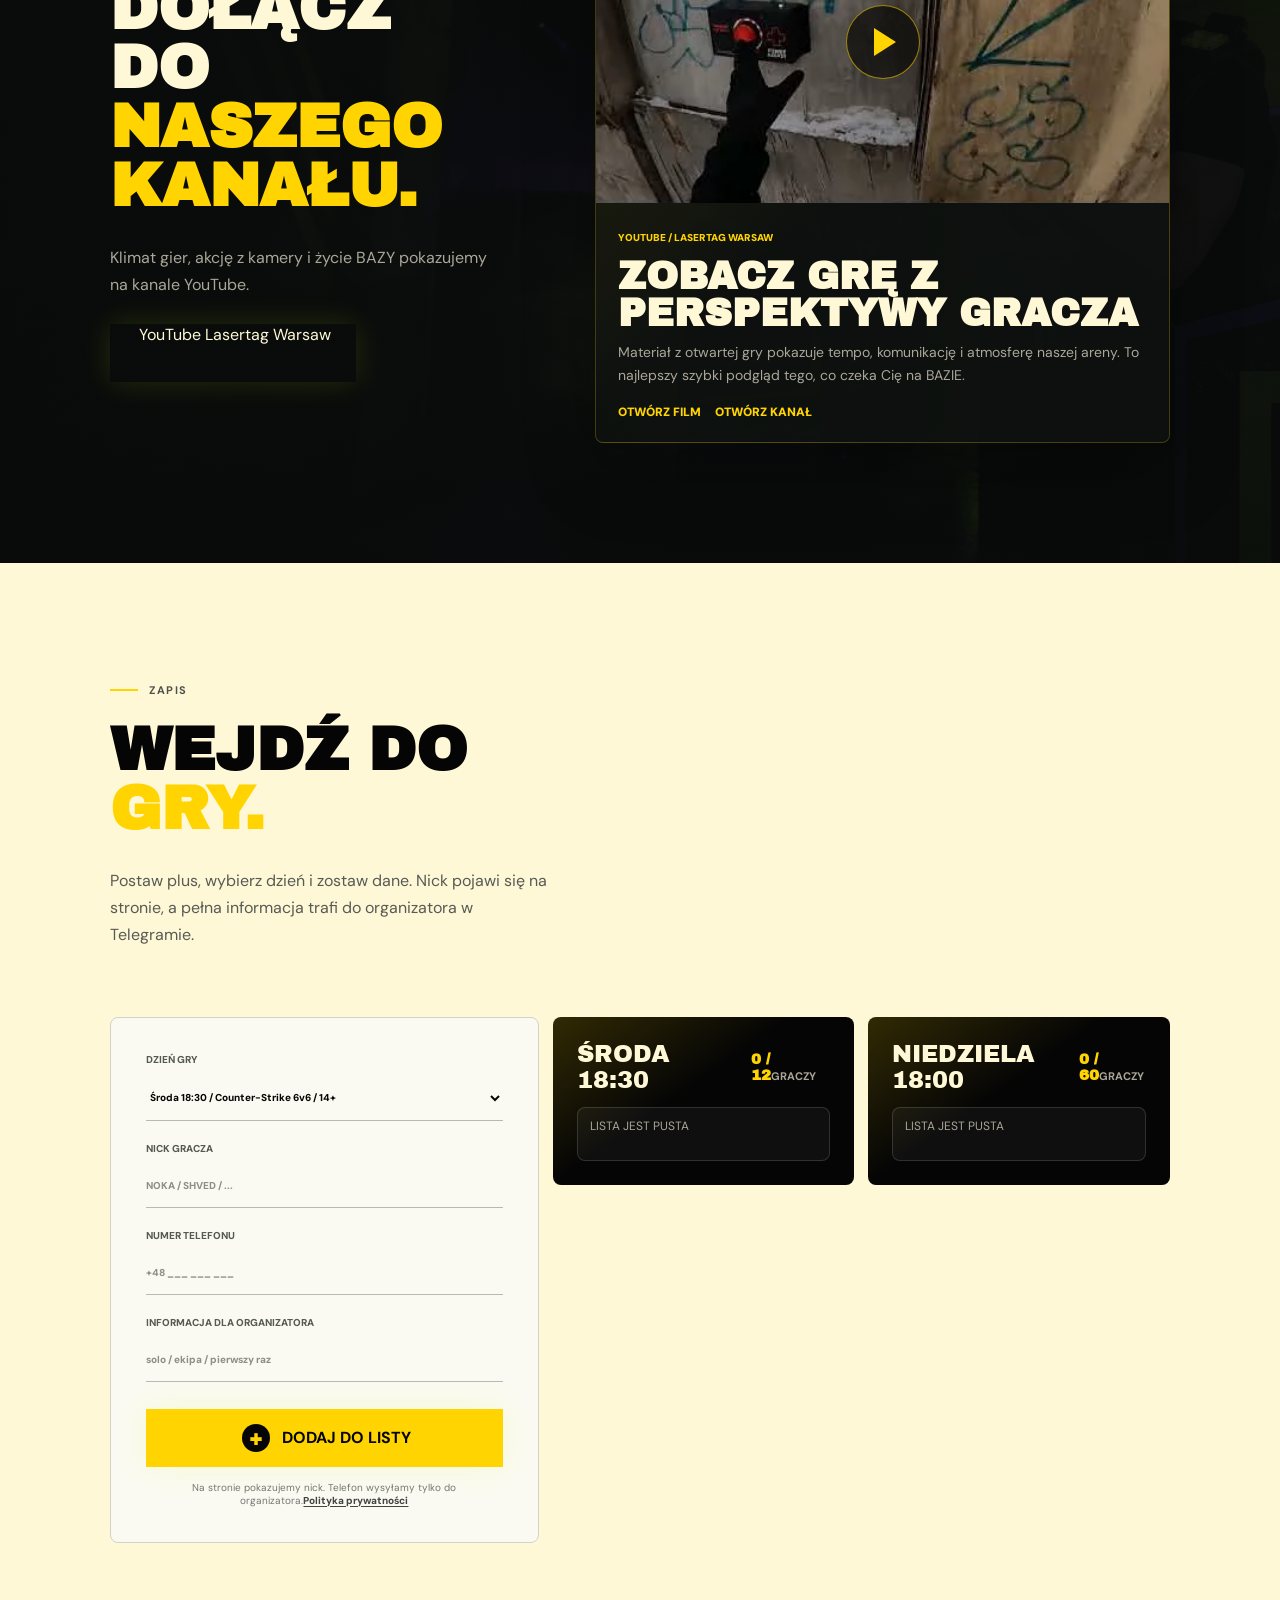
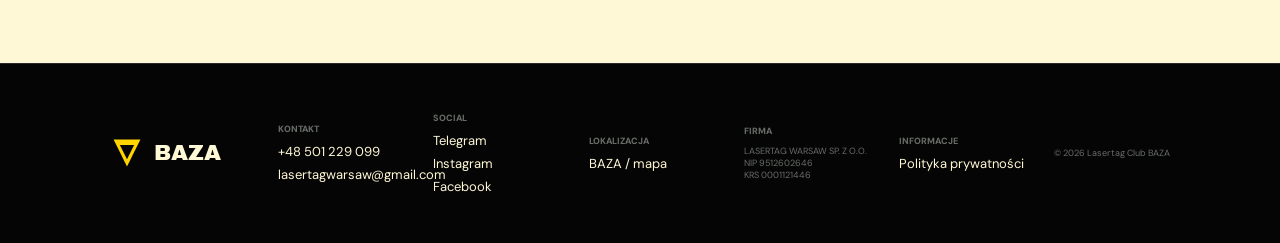
==== commit 368802e2: "Persist player avatars and ranking profiles" ====
--- a/index.html
+++ b/index.html
@@ -1546,6 +1546,6 @@
     </div>
 
     <script defer src="/_vercel/insights/script.js"></script>
-    <script src="script.js?v=ux-11"></script>
+    <script src="script.js?v=avatar-102"></script>
   </body>
 </html>
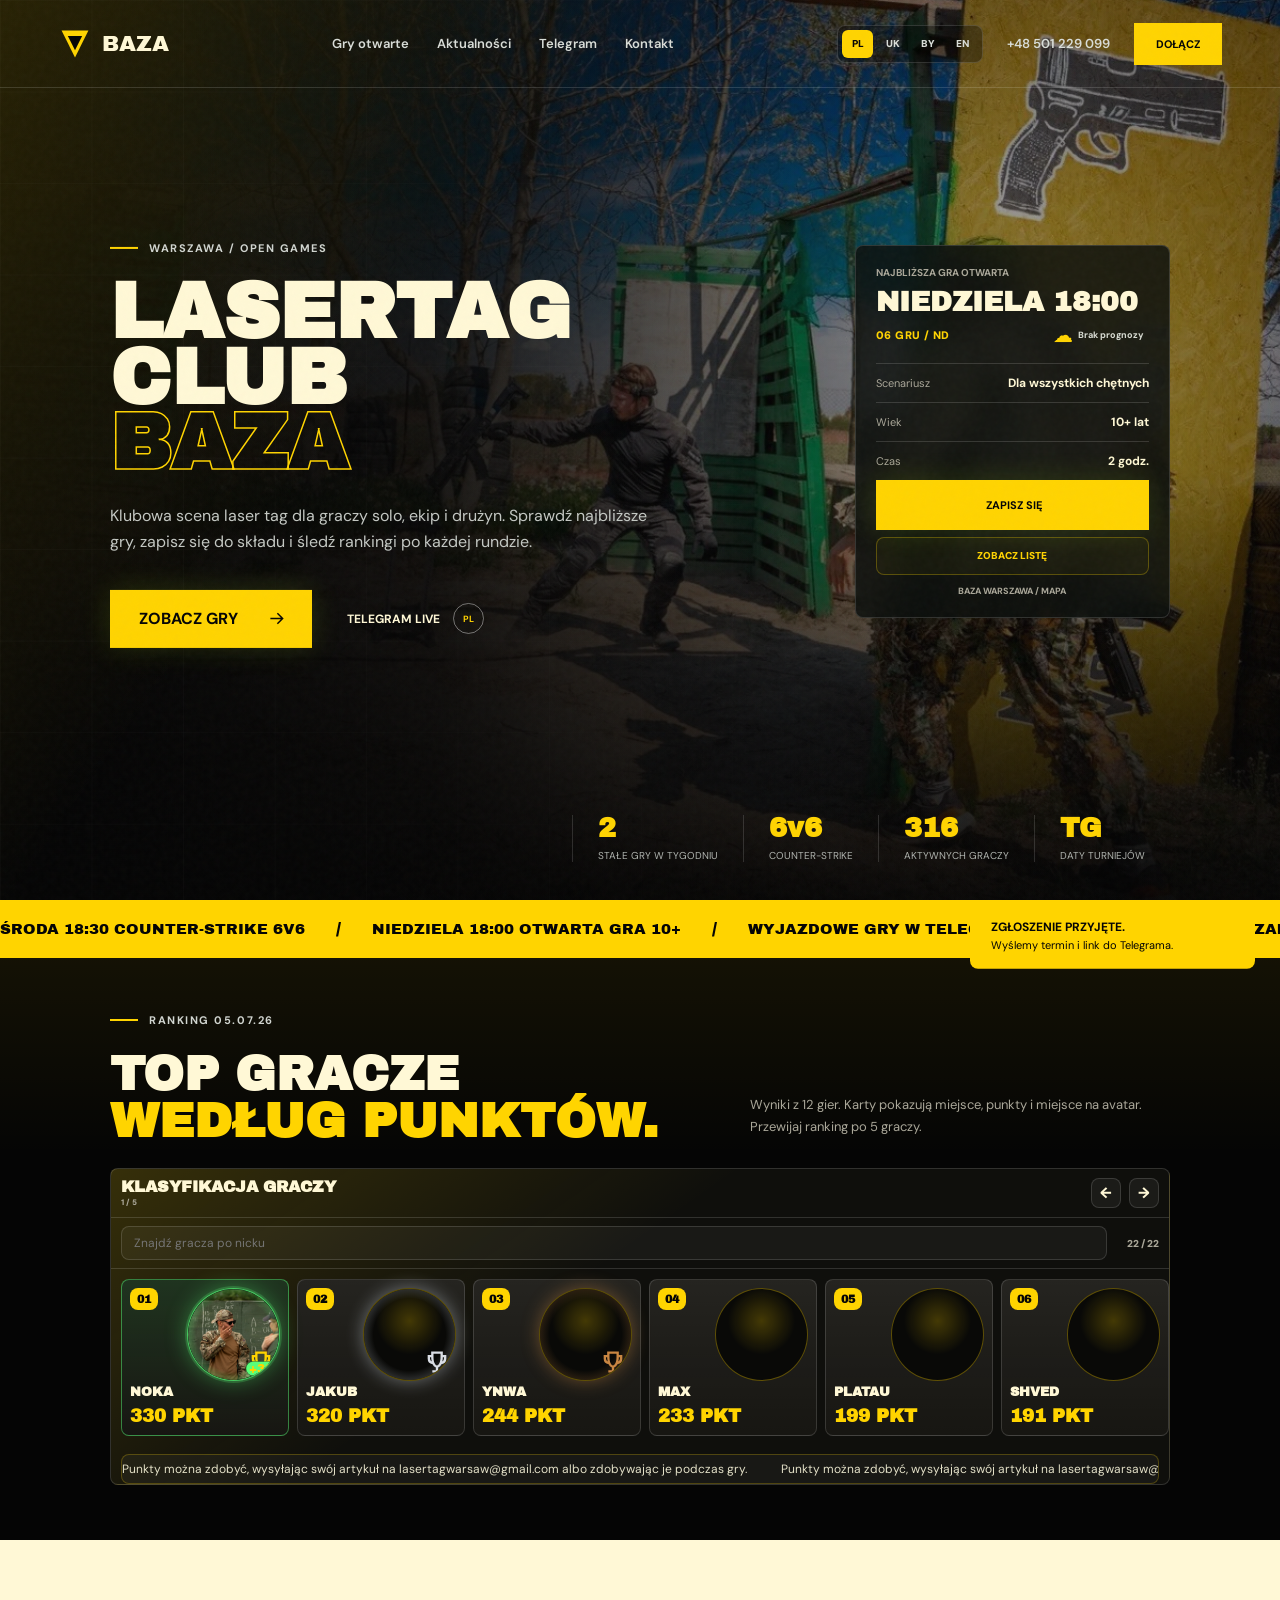
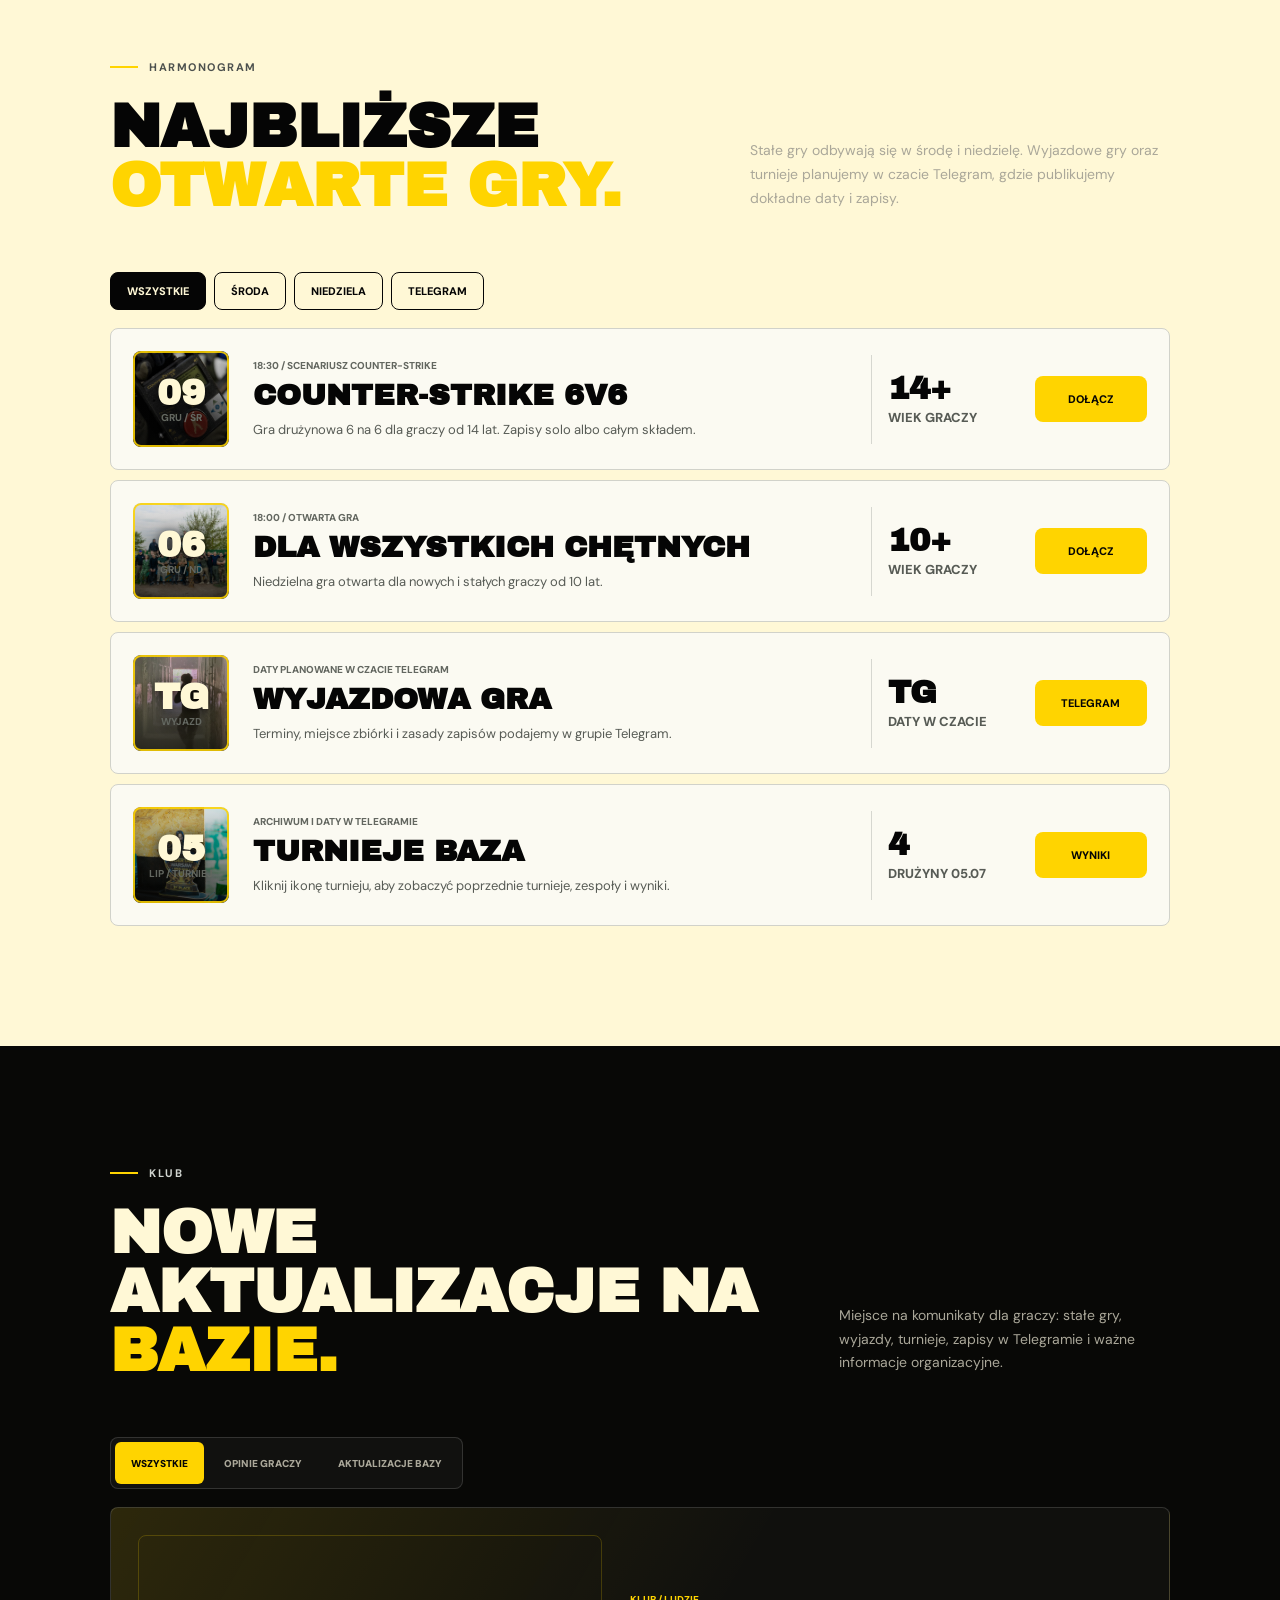
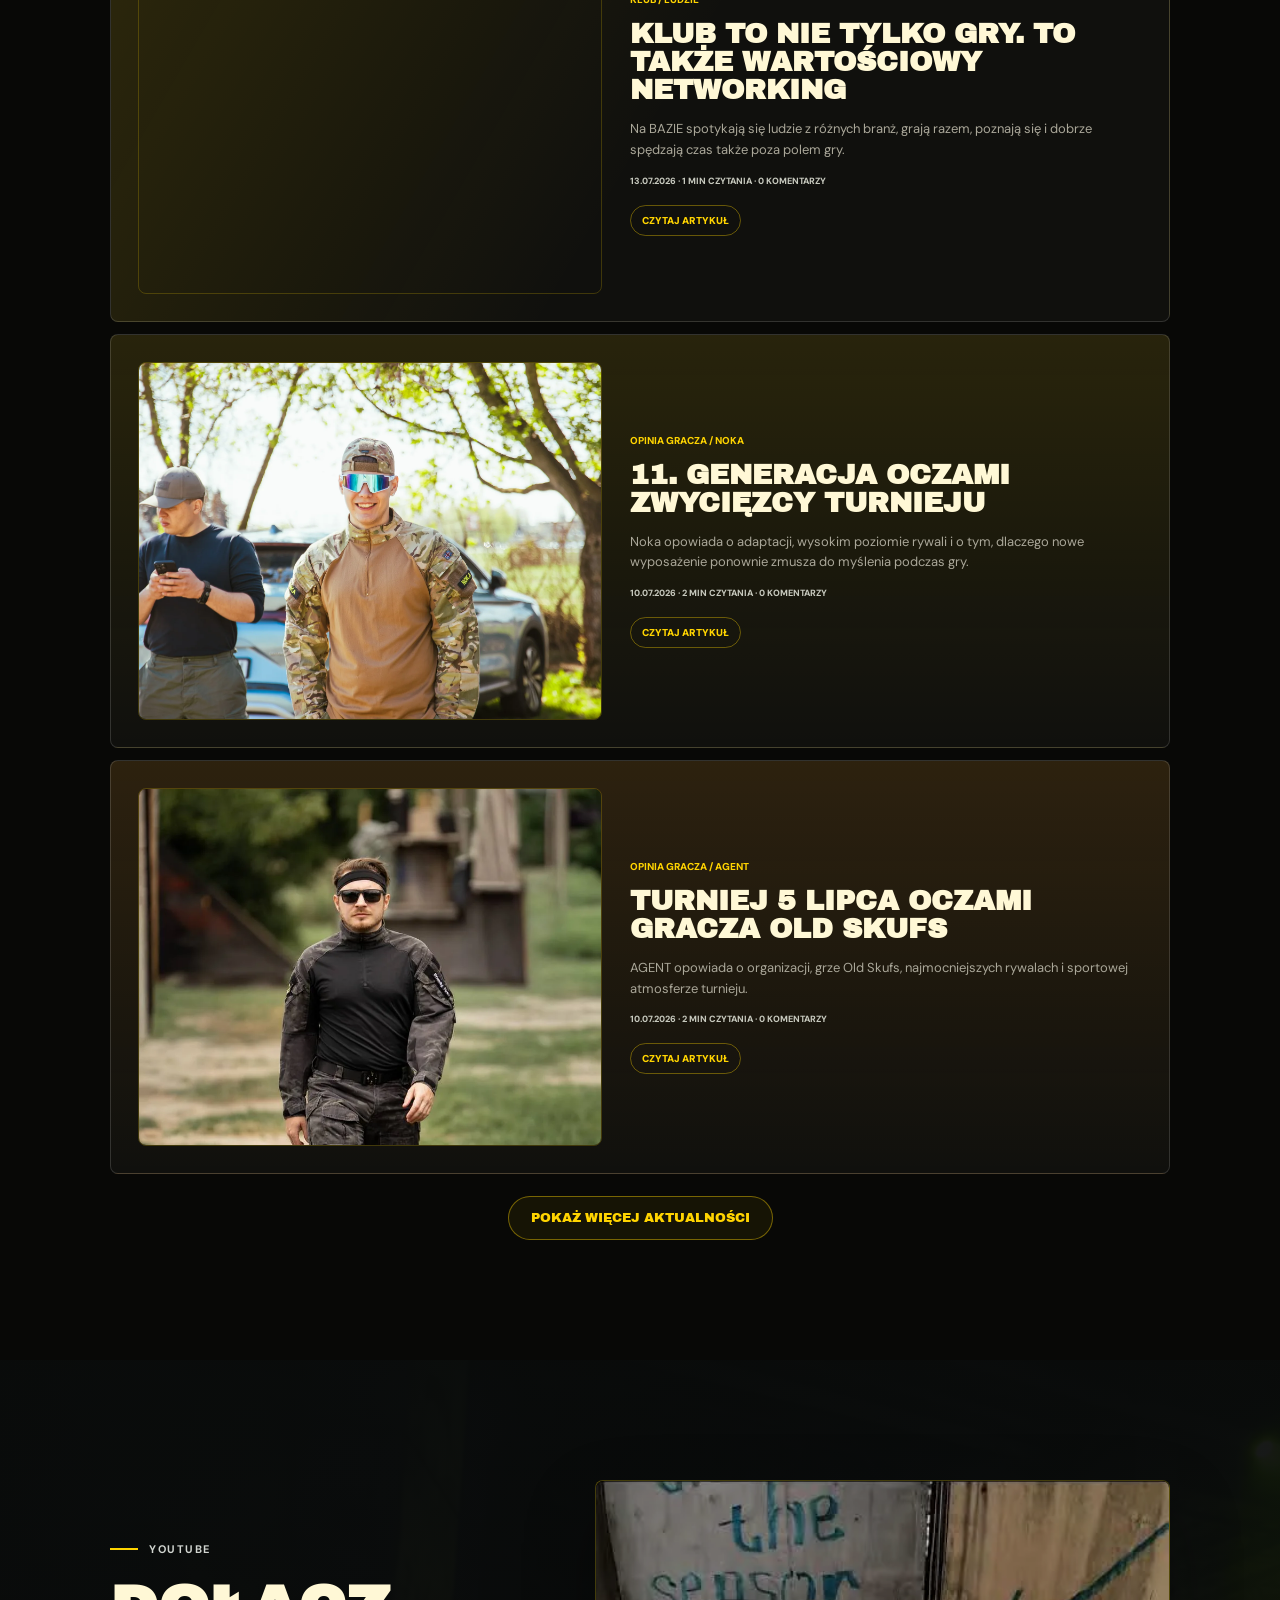
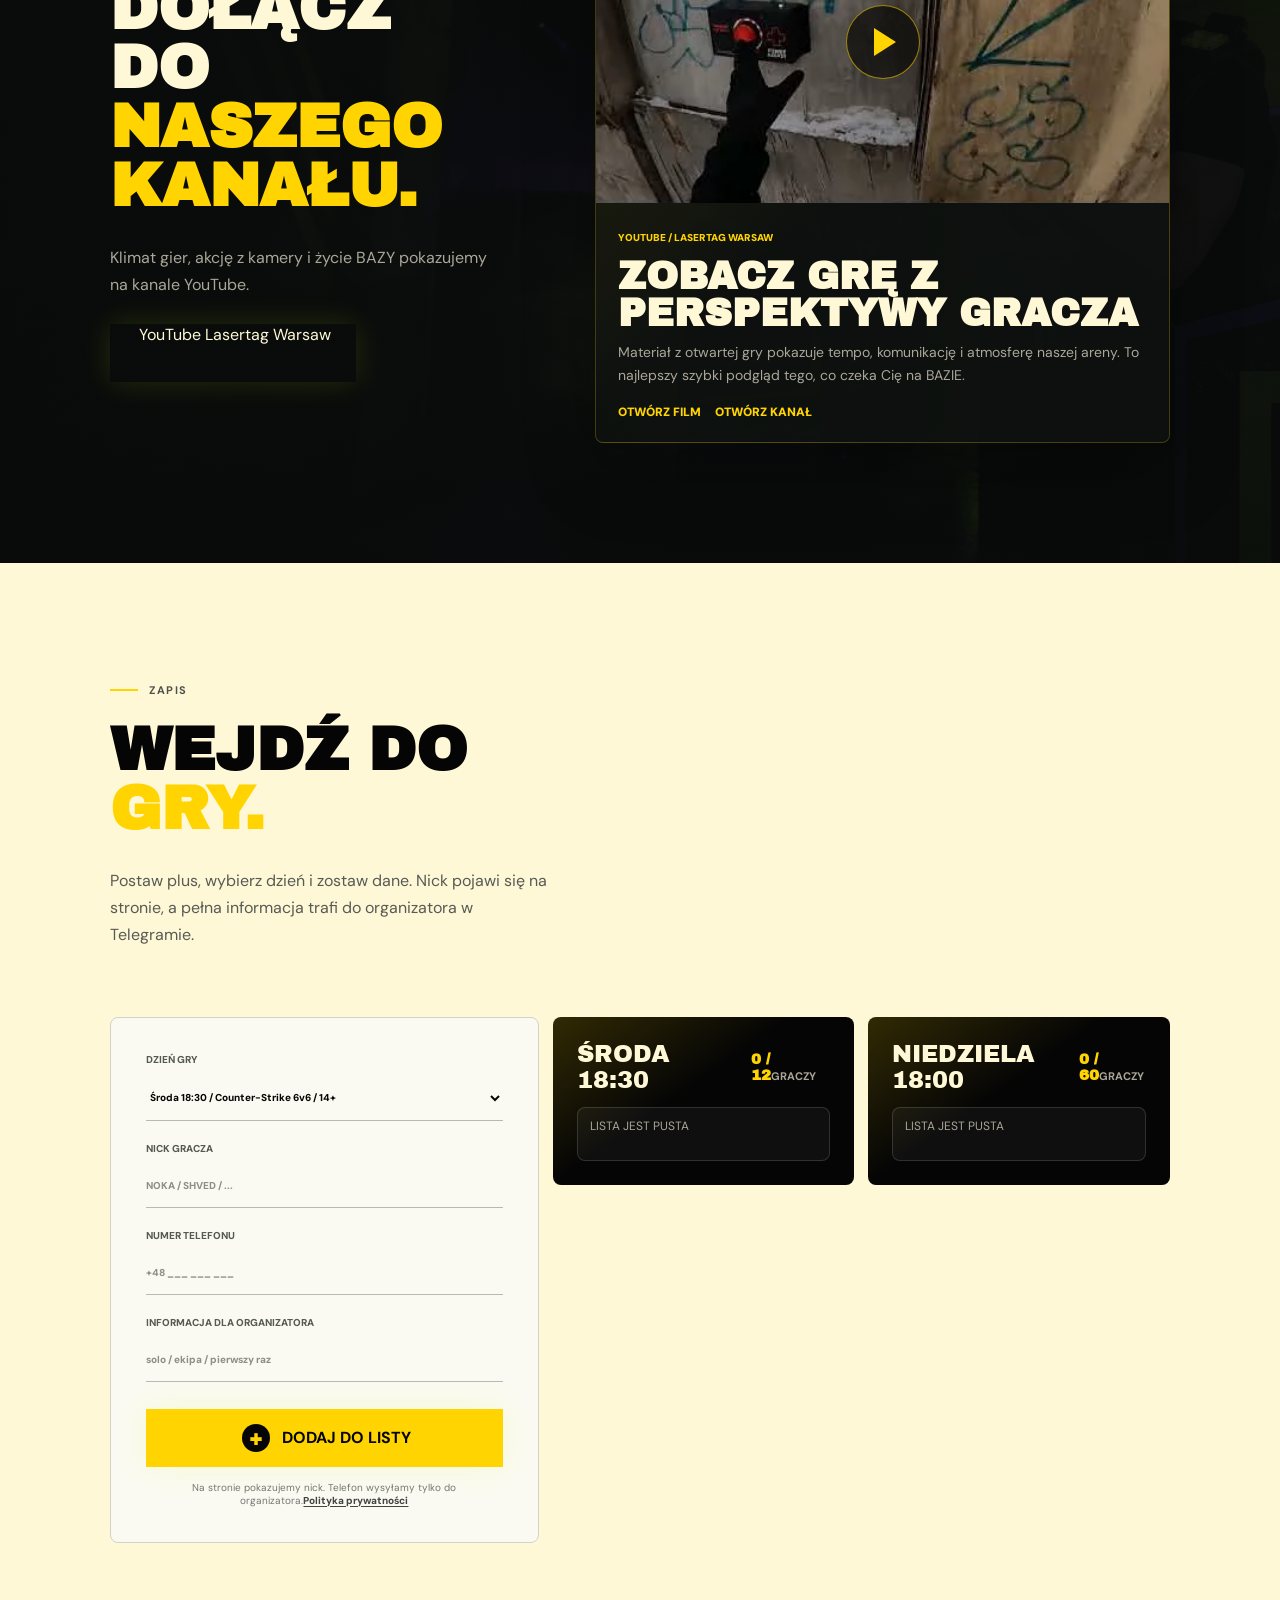
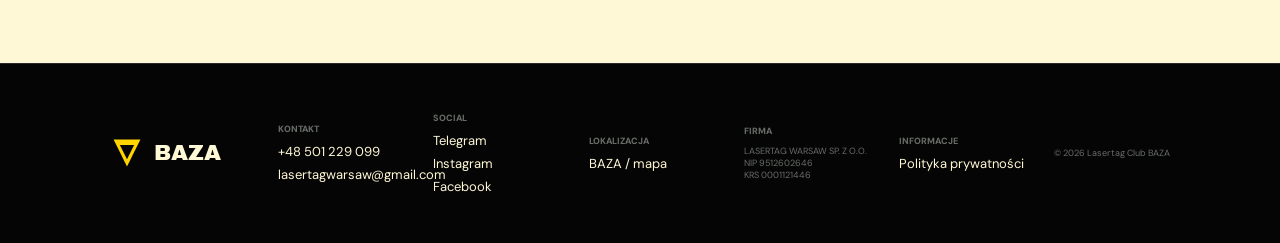
==== commit 8b696a9a: "Add club networking news" ====
--- a/index.html
+++ b/index.html
@@ -547,6 +547,61 @@
           </div>
 
           <div class="update-grid">
+          <article class="update-card featured-update" data-news-id="club-networking-2026-07-13" data-news-section="baza-updates">
+            <details class="update-article" data-news-key="club-networking-2026-07-13" data-published="2026-07-13">
+              <summary>
+                <img
+                  class="update-card-image"
+                  src="assets/update-club-networking-2026-07-13.jpg"
+                  alt="Gracze Lasertag Warsaw podczas wspólnej gry"
+                  width="1080"
+                  height="719"
+                  loading="lazy"
+                  decoding="async"
+                />
+                <div class="update-summary-copy">
+                  <span data-copy-id="networking-card-kicker">Klub / ludzie</span>
+                  <h3 data-copy-id="networking-card-title">Klub to nie tylko gry. To także wartościowy networking</h3>
+                  <p data-copy-id="networking-card-summary">
+                    Na BAZIE spotykają się ludzie z różnych branż, grają razem, poznają się
+                    i dobrze spędzają czas także poza polem gry.
+                  </p>
+                  <b>Czytaj artykuł</b>
+                </div>
+              </summary>
+              <div class="update-article-body">
+                <p data-copy-id="networking-intro">
+                  Lasertag Warsaw to nie tylko dynamiczne mecze. To również klub, w którym regularnie
+                  spotykają się zupełnie różni ludzie, poznają się w naturalnej atmosferze i budują
+                  wartościowe relacje.
+                </p>
+                <h4 data-copy-id="networking-heading-people">Różne światy, wspólna gra</h4>
+                <p data-copy-id="networking-people">
+                  Na gry przychodzą osoby z różnych zawodów, branż i środowisk. Na polu wszyscy mają
+                  wspólny cel, a po meczu jest czas na rozmowę, wymianę doświadczeń i nowe znajomości.
+                  Dzięki temu networking powstaje bez formalności i sztywnych spotkań biznesowych.
+                </p>
+                <h4 data-copy-id="networking-heading-community">Relacje, które zostają po meczu</h4>
+                <p data-copy-id="networking-community">
+                  Wspólna gra szybko przełamuje pierwsze bariery. Gracze dobrze się bawią, uczą się
+                  współpracy i wracają na kolejne spotkania już nie jako przypadkowe osoby, lecz jako
+                  część klubowej społeczności.
+                </p>
+                <h4 data-copy-id="networking-heading-tournaments">Od regularnych gier do turniejów</h4>
+                <p data-copy-id="networking-tournaments">
+                  Co kilka miesięcy organizujemy również turnieje, podczas których drużyny mogą
+                  sprawdzić przygotowanie, komunikację i zgranie w bardziej sportowym formacie.
+                </p>
+                <p>
+                  <a
+                    class="inline-telegram-link"
+                    data-copy-id="networking-tournament-link"
+                    href="?article=open-tournament-2026-07-05#aktualnosci"
+                  >Przeczytaj relację z turnieju Open Lasertag 5 lipca.</a>
+                </p>
+              </div>
+            </details>
+          </article>
           <article class="update-card" data-news-id="wednesday-counter-strike" data-news-section="baza-updates">
             <details class="update-article" data-news-key="wednesday-counter-strike" data-published="2026-07-06">
               <summary>
@@ -1546,6 +1601,6 @@
     </div>
 
     <script defer src="/_vercel/insights/script.js"></script>
-    <script src="script.js?v=avatar-102"></script>
+    <script src="script.js?v=networking-104"></script>
   </body>
 </html>
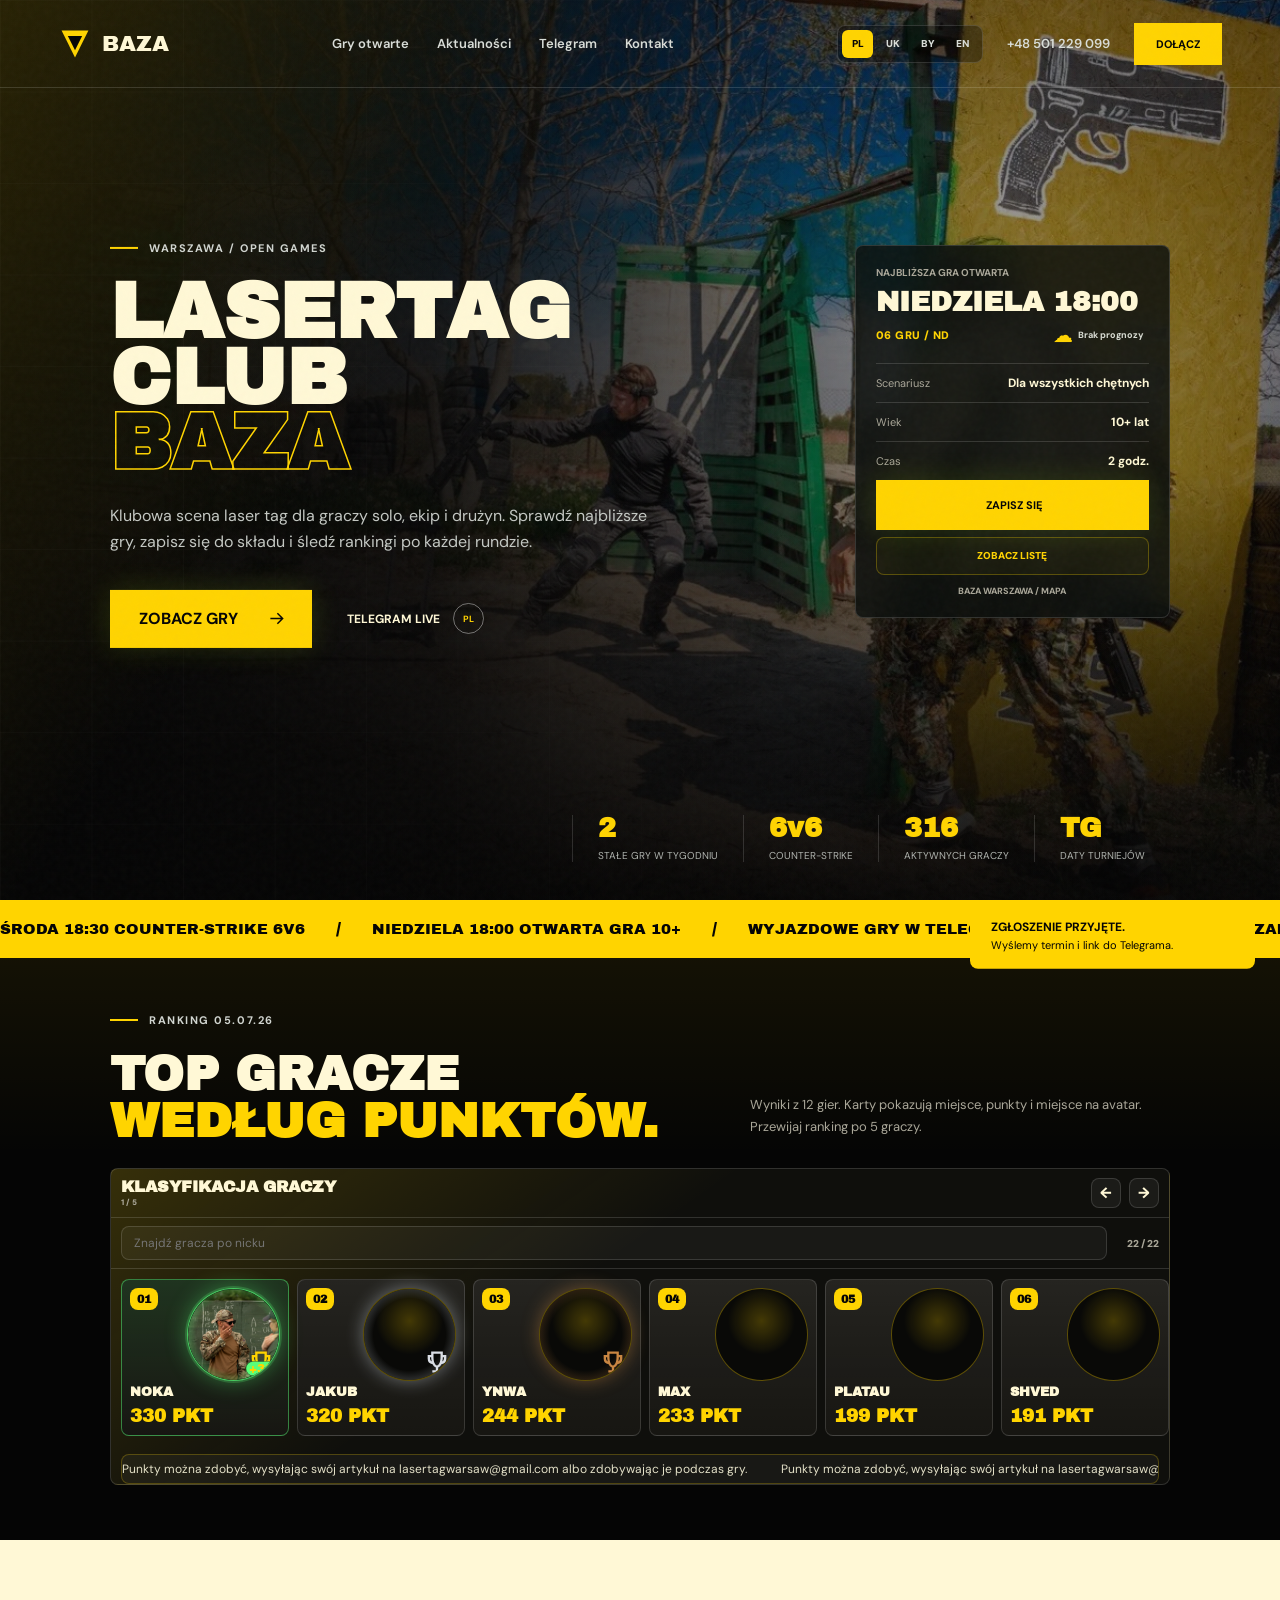
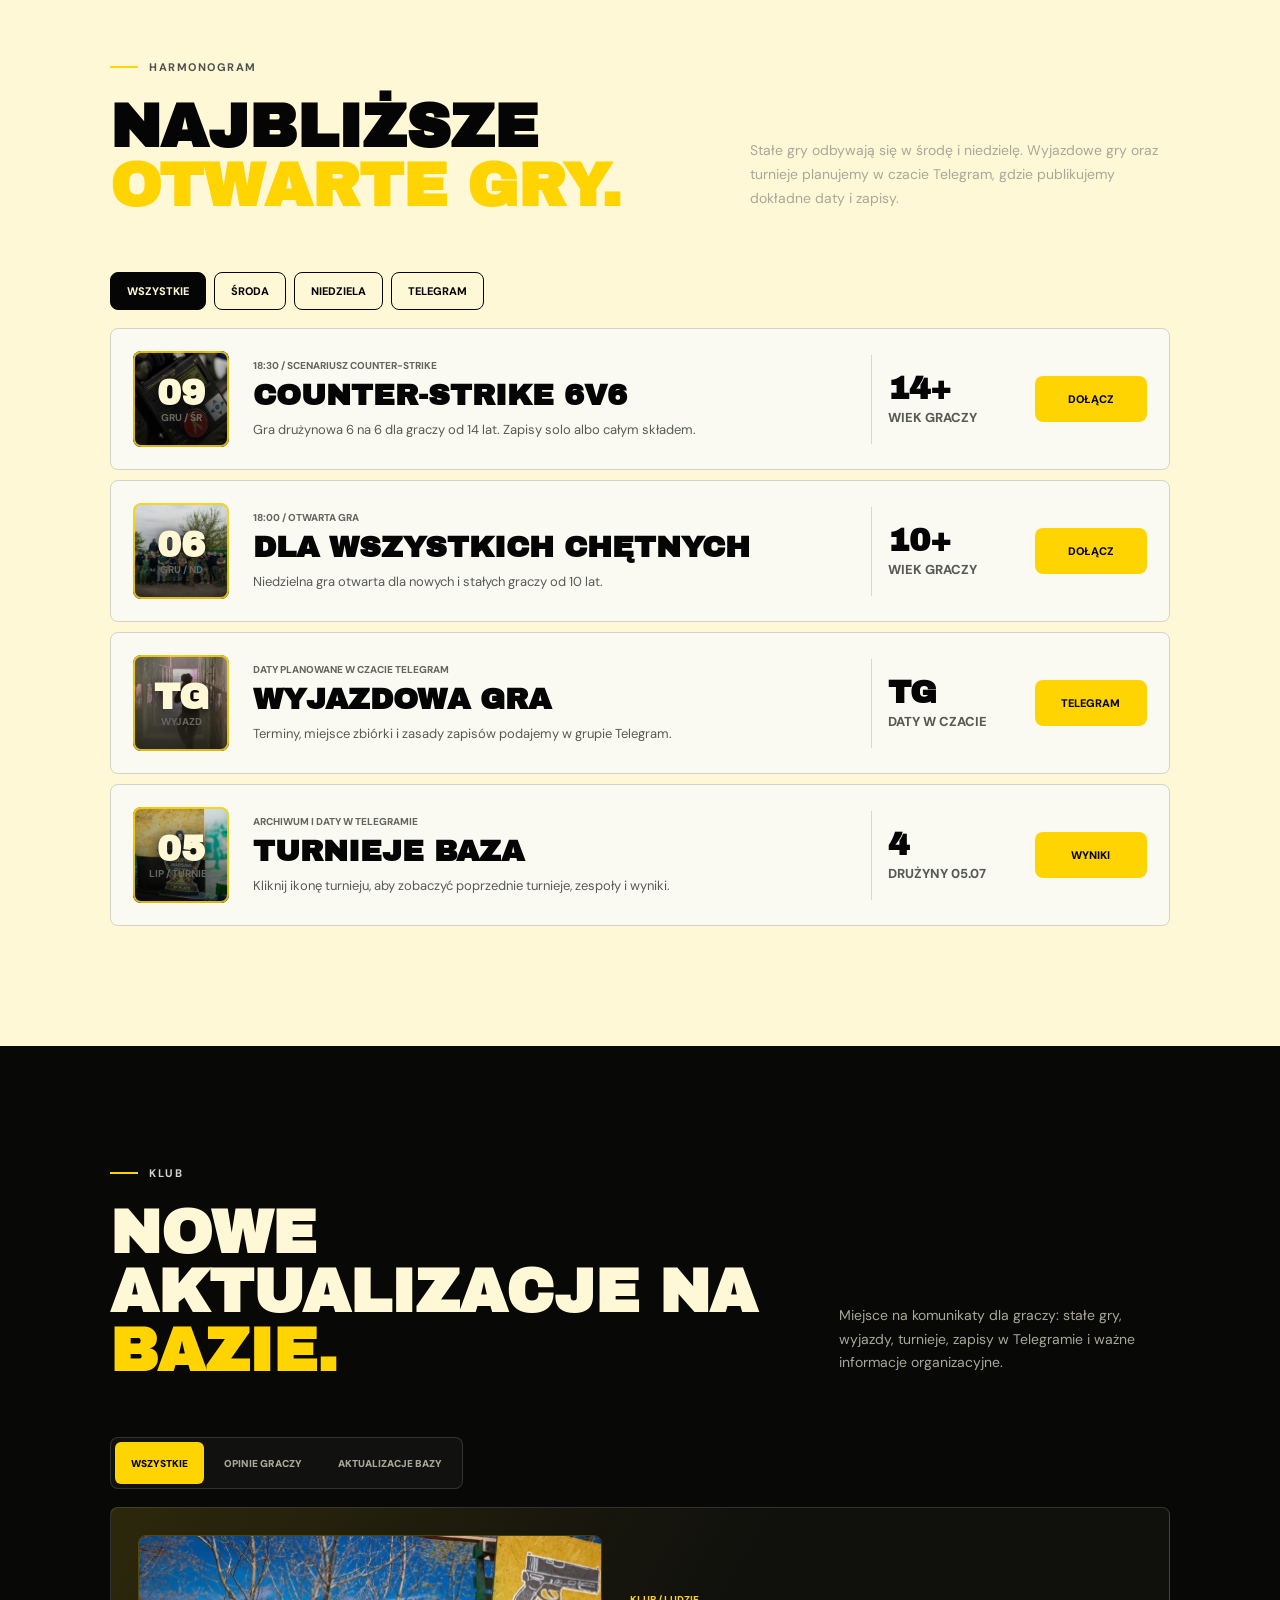
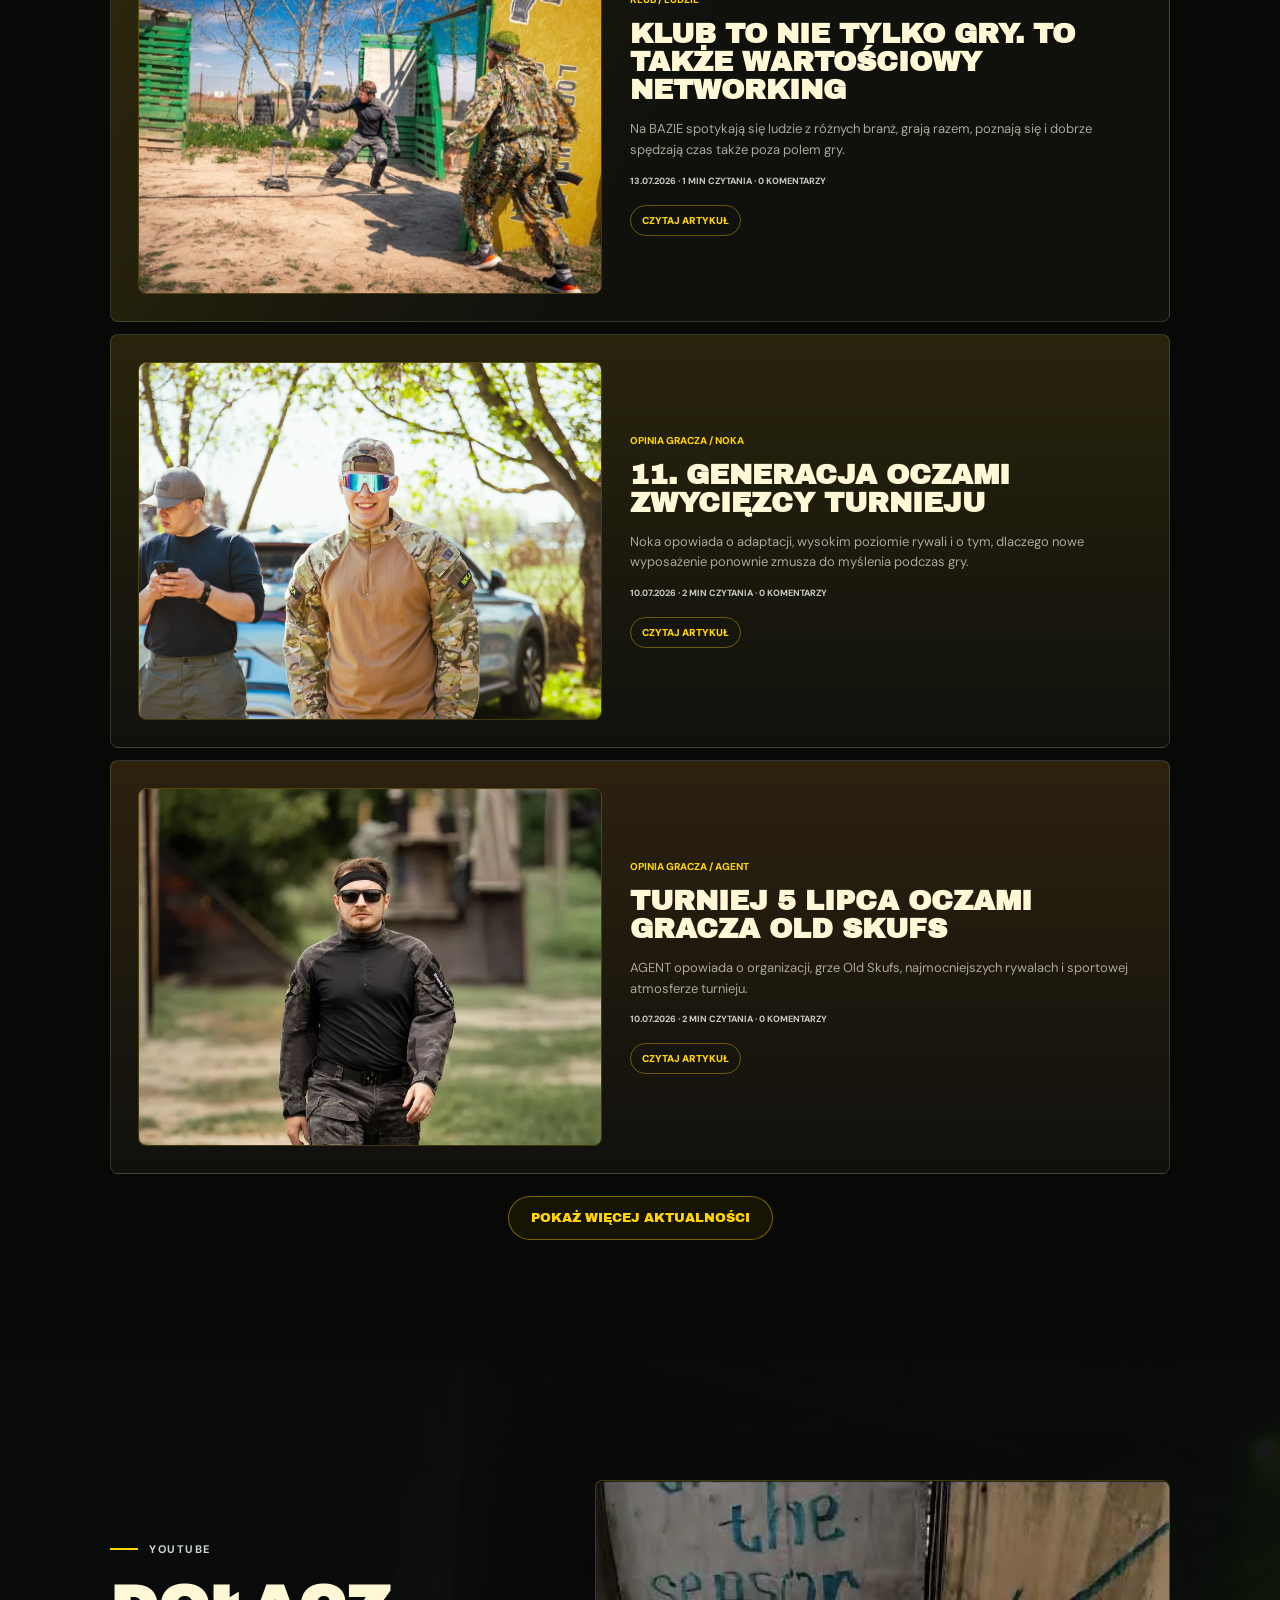
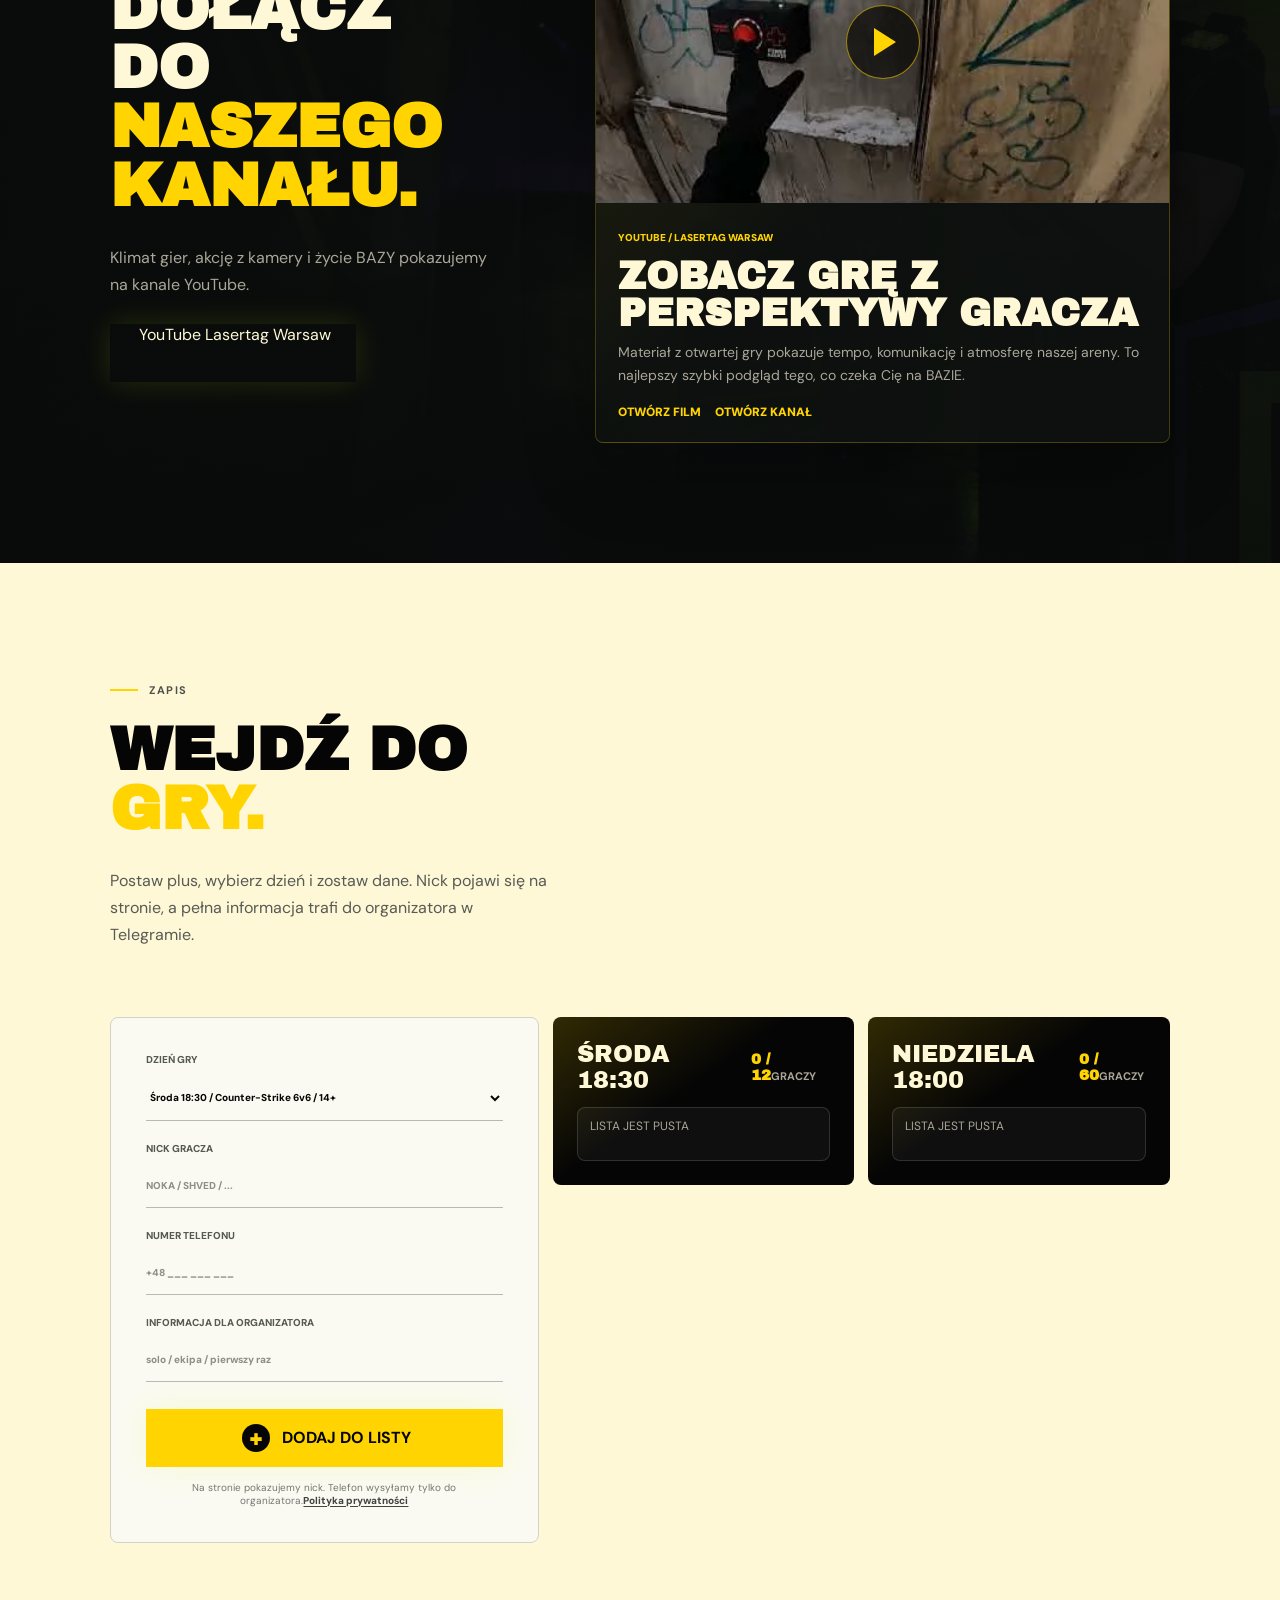
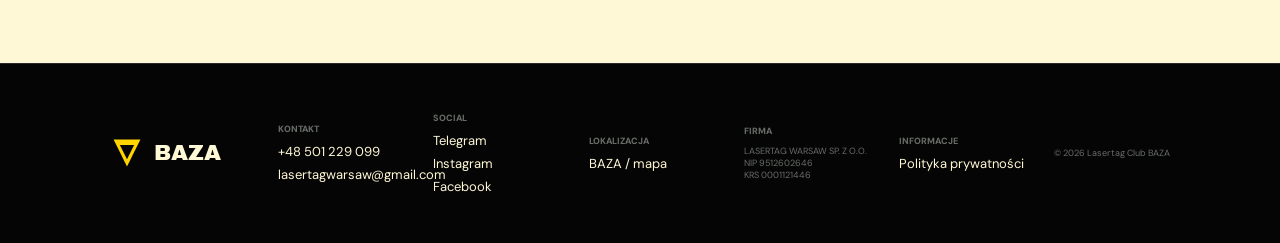
==== commit 39616f51: "Publish club networking news" ====
--- a/index.html
+++ b/index.html
@@ -1601,6 +1601,6 @@
     </div>
 
     <script defer src="/_vercel/insights/script.js"></script>
-    <script src="script.js?v=networking-104"></script>
+    <script src="script.js?v=networking-live-1"></script>
   </body>
 </html>
